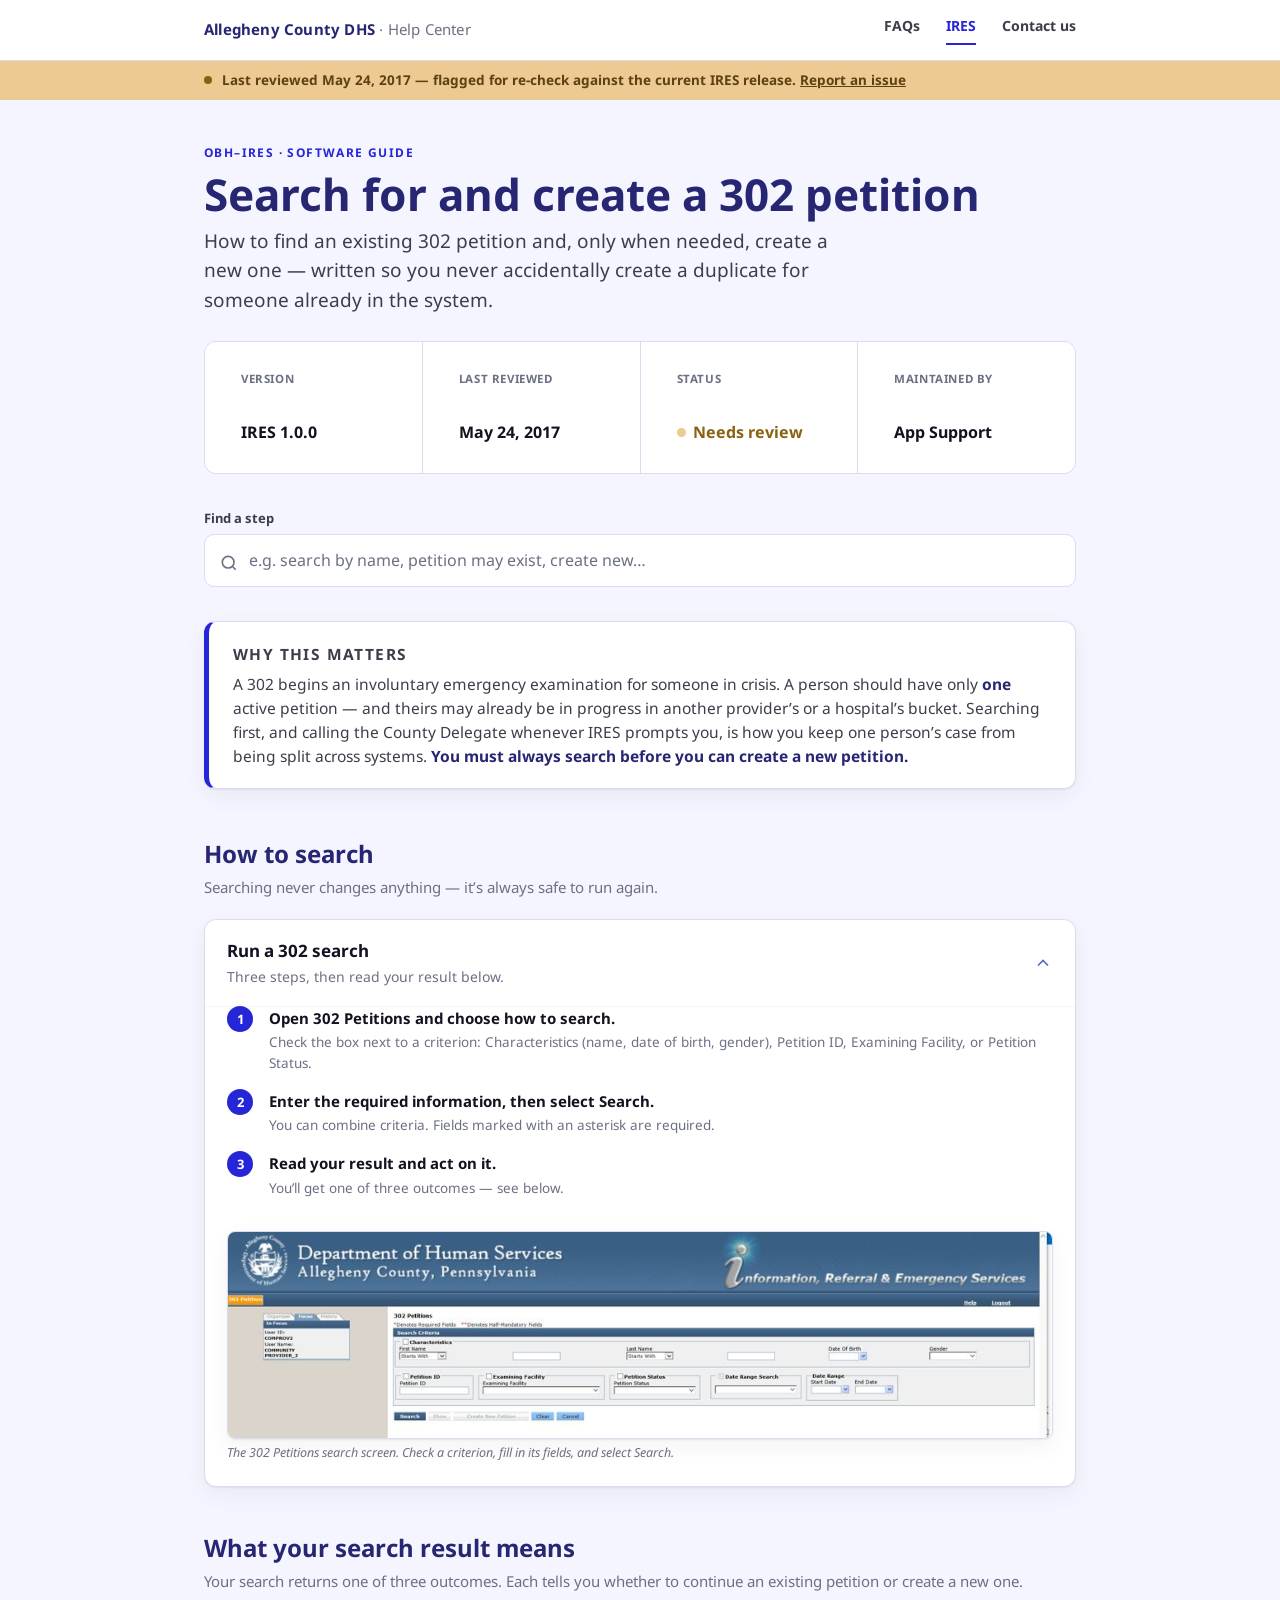
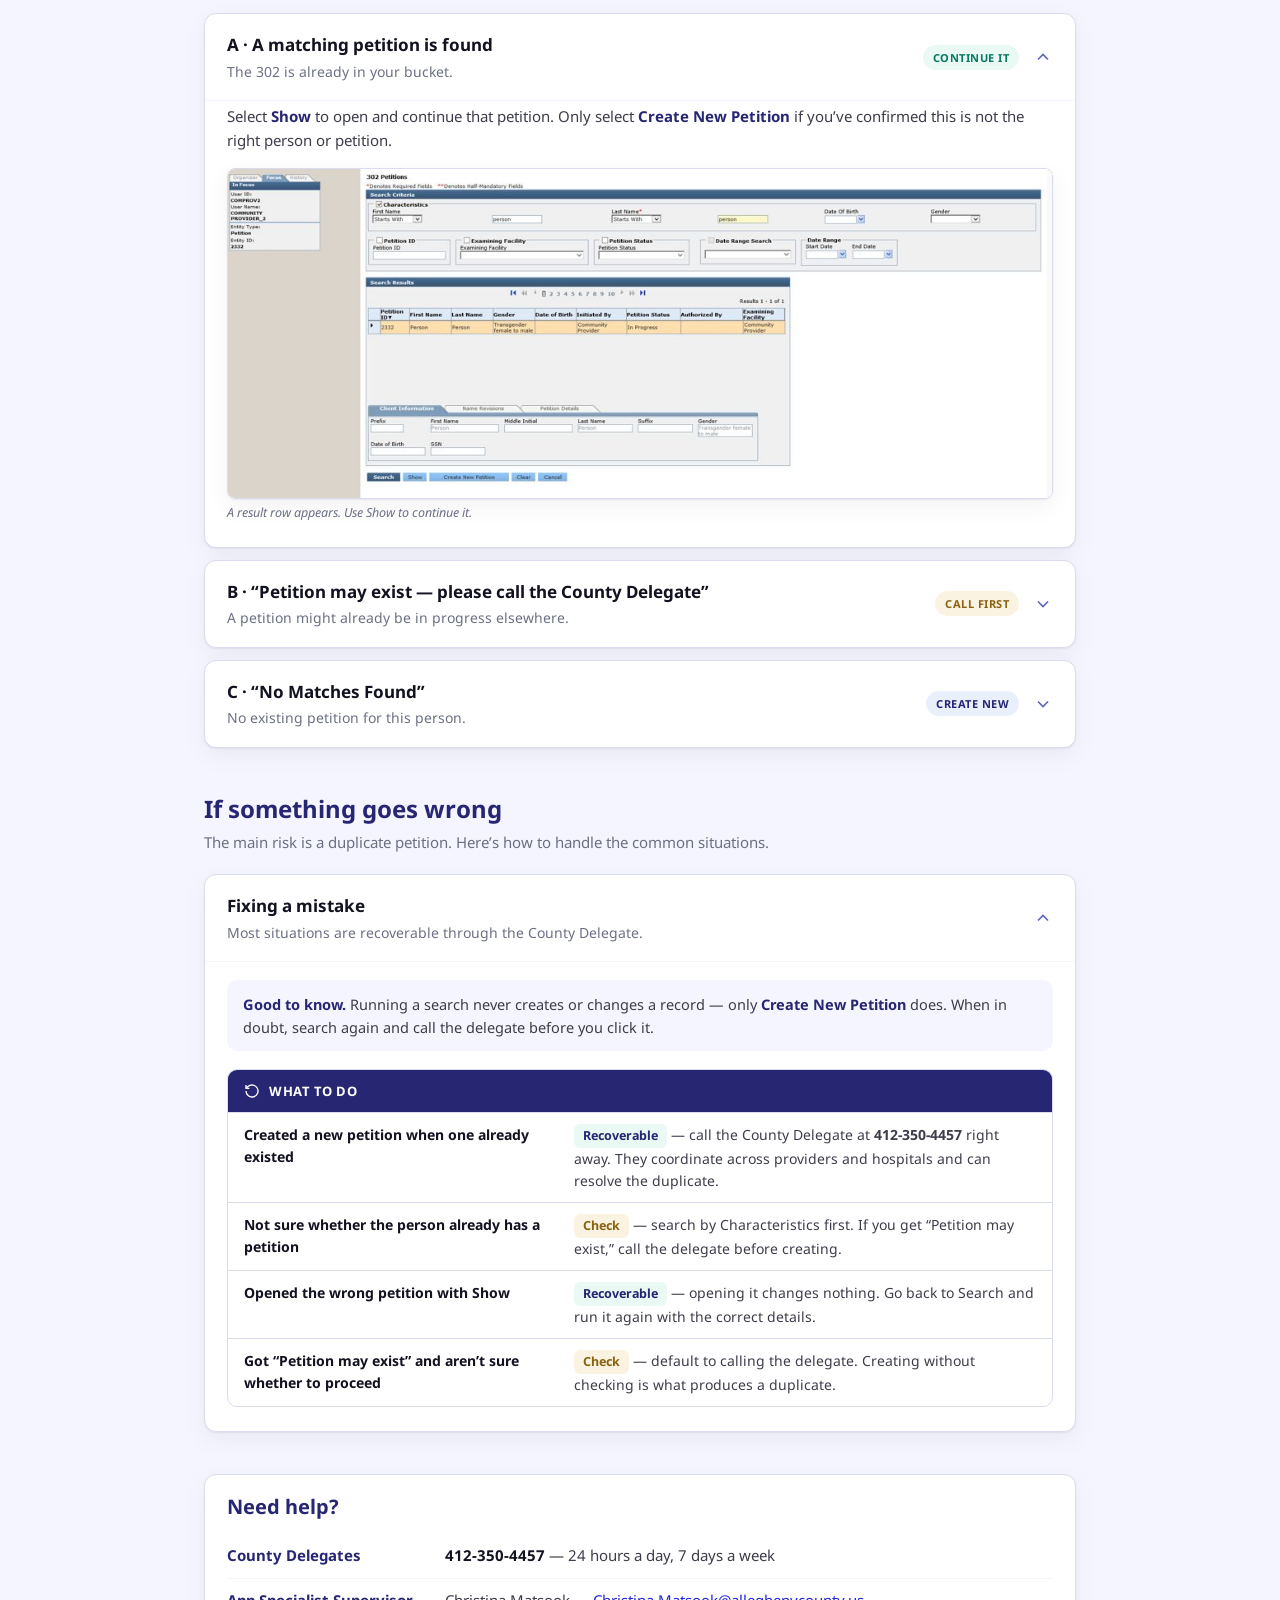
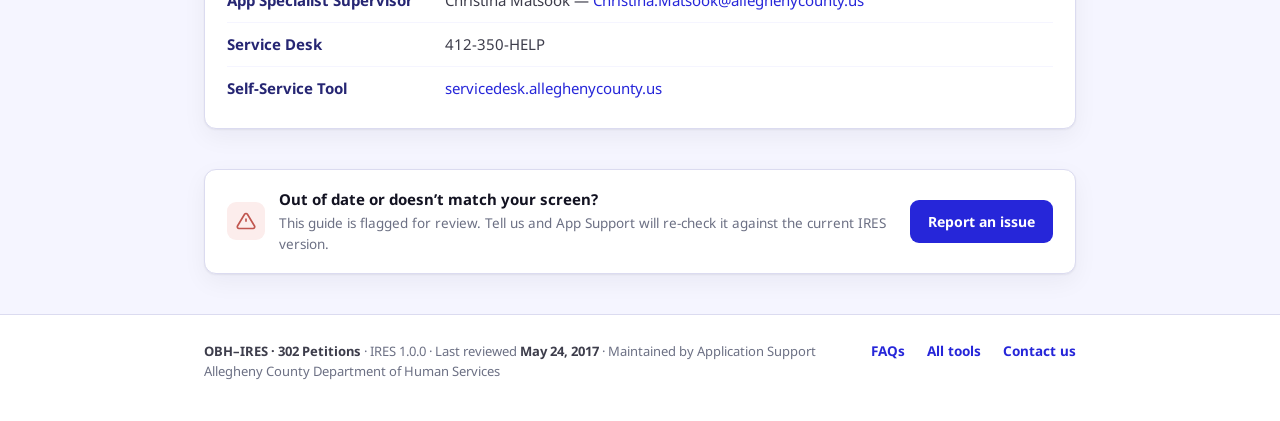
==== index.html @ 5453ab96 "Rename 302-petition-guide-page.html to index.html" ====
<!DOCTYPE html>
<html lang="en">
<head>
<meta charset="UTF-8">
<meta name="viewport" content="width=device-width, initial-scale=1.0">
<title>302 Petitions — IRES Software Guide</title>
<link rel="preconnect" href="https://fonts.googleapis.com">
<link rel="preconnect" href="https://fonts.gstatic.com" crossorigin>
<link href="https://fonts.googleapis.com/css2?family=Noto+Sans:wght@300;400;700&display=swap" rel="stylesheet">
<style>
  :root{
    --white:#FFFFFF; --smoke:#F5F5FF; --ash:#DBDBF0;
    --black:#121221; --slate:#3D3D4B; --stone:#6C7084;
    --blue:#2626D9; --light-blue:#5E66BA; --dark-blue:#262673;
    --green:#05DEB4; --yellow:#EDCA91; --red:#ED9489; --sky:#ACD0FF;
    --radius:12px; --shadow:0 1px 2px rgba(18,18,33,.06), 0 8px 24px rgba(18,18,33,.05);
  }
  *{box-sizing:border-box;}
  body{margin:0; font-family:'Noto Sans',system-ui,sans-serif; color:var(--black); background:var(--smoke); line-height:1.55; -webkit-font-smoothing:antialiased;}
  a{color:var(--blue); text-decoration:none;}
  a:hover{text-decoration:underline; color:var(--dark-blue);}
  :focus-visible{outline:3px solid var(--light-blue); outline-offset:2px; border-radius:4px;}
  .wrap{max-width:920px; margin:0 auto; padding:0 24px;}

  .topbar{background:var(--white); border-bottom:1px solid var(--ash);}
  .topbar .wrap{display:flex; align-items:center; justify-content:space-between; height:60px;}
  .brand{font-weight:700; font-size:15px; color:var(--dark-blue); letter-spacing:.2px;}
  .brand span{color:var(--stone); font-weight:400;}
  .nav{display:flex; gap:26px; font-size:14px; font-weight:700;}
  .nav a{color:var(--slate);}
  .nav a.active{color:var(--blue);}
  .nav a.active::after{content:""; display:block; height:2px; background:var(--blue); margin-top:6px;}

  /* review notice = Yellow "warning / in progress" signal */
  .notice{background:var(--yellow); color:#5c4112;}
  .notice .wrap{display:flex; align-items:center; gap:10px; padding:9px 24px; font-size:13.5px; font-weight:700;}
  .notice .dot{width:8px;height:8px;border-radius:50%;background:#8a6212;flex:none;}
  .notice a{color:#5c4112; text-decoration:underline;}

  .hero{padding:44px 0 8px;}
  .eyebrow{font-size:12px; font-weight:700; letter-spacing:1.4px; color:var(--blue); text-transform:uppercase; margin:0 0 8px;}
  h1{font-size:44px; line-height:1.05; font-weight:700; color:var(--dark-blue); margin:0 0 10px;}
  .lede{font-size:19px; color:var(--slate); max-width:660px; margin:0 0 26px;}

  .trust{display:grid; grid-template-columns:repeat(4,1fr); gap:1px; background:var(--ash); border:1px solid var(--ash); border-radius:var(--radius); overflow:hidden; margin-bottom:34px;}
  .trust div{background:var(--white); padding:14px 18px;}
  .trust .k{font-size:11.5px; font-weight:700; letter-spacing:.6px; text-transform:uppercase; color:var(--stone); margin-bottom:4px;}
  .trust .v{font-size:16px; font-weight:700; color:var(--black);}
  .trust .v.warn{color:#8a6212; display:flex; align-items:center; gap:7px;}
  .trust .v.warn::before{content:""; width:9px; height:9px; border-radius:50%; background:var(--yellow);}

  .search{position:relative; margin-bottom:34px;}
  .search label{display:block; font-size:13px; font-weight:700; color:var(--slate); margin-bottom:6px;}
  .search input{width:100%; font:inherit; font-size:16px; color:var(--black); padding:13px 16px 13px 44px; background:var(--white); border:1.5px solid var(--ash); border-radius:10px;}
  .search input::placeholder{color:var(--stone);}
  .search input:focus{border-color:var(--blue); outline:none; box-shadow:0 0 0 3px rgba(38,38,217,.12);}
  .search svg{position:absolute; left:15px; bottom:14px; width:20px; height:20px; stroke:var(--stone);}

  .callout{background:var(--white); border:1px solid var(--ash); border-left:5px solid var(--blue); border-radius:var(--radius); padding:20px 24px; margin-bottom:38px; box-shadow:var(--shadow);}
  .callout .eyebrow{margin-bottom:6px;}
  .callout p{margin:0; color:var(--slate); font-size:15.5px;}
  .callout b{color:var(--dark-blue);}

  h2{font-size:24px; font-weight:700; color:var(--dark-blue); margin:0 0 4px;}
  .sub{color:var(--stone); font-size:15px; margin:0 0 20px;}

  .tasks{display:flex; flex-direction:column; gap:12px; margin-bottom:42px;}
  .card{background:var(--white); border:1px solid var(--ash); border-radius:var(--radius); box-shadow:var(--shadow); overflow:hidden;}
  .card-head{display:flex; align-items:center; gap:14px; padding:18px 22px; cursor:pointer; width:100%; text-align:left; background:none; border:none; font:inherit;}
  .card-head:hover{background:var(--smoke);}
  .card-title{font-size:17px; font-weight:700; color:var(--black); margin:0;}
  .card-desc{font-size:14px; color:var(--stone); margin:2px 0 0;}
  .card-main{flex:1; min-width:0;}
  .tag{font-size:11px; font-weight:700; letter-spacing:.5px; text-transform:uppercase; padding:4px 10px; border-radius:20px; white-space:nowrap;}
  .tag.continue{background:#EAF9F4; color:#067a63;}
  .tag.new{background:#EAF0FB; color:var(--dark-blue);}
  .tag.call{background:#FBF3E2; color:#8a6212;}
  .chev{width:20px;height:20px;stroke:var(--light-blue);flex:none;transition:transform .2s;}
  .card[open] .chev{transform:rotate(180deg);}
  .card-body{padding:0 22px 24px; border-top:1px solid var(--smoke);}
  .card-body .why{font-size:14.5px; color:var(--slate); background:var(--smoke); border-radius:10px; padding:13px 16px; margin:18px 0;}
  .card-body .why b{color:var(--dark-blue);}
  .card-body ol{margin:0 0 4px; padding-left:0; counter-reset:step; list-style:none;}
  .card-body ol li{position:relative; padding:0 0 16px 42px; counter-increment:step; font-size:15px;}
  .card-body ol li::before{content:counter(step); position:absolute; left:0; top:-1px; width:26px; height:26px; border-radius:50%; background:var(--blue); color:#fff; font-size:13px; font-weight:700; display:flex; align-items:center; justify-content:center;}
  .card-body ol li b{color:var(--black);}
  .card-body ol li span{display:block; color:var(--stone); font-size:13.5px; margin-top:2px;}
  .card-body p.do{font-size:15px; color:var(--slate); margin:4px 0 0;}
  .card-body p.do b{color:var(--dark-blue);}
  .shot{width:100%; height:auto; display:block; border:1px solid var(--ash); border-radius:8px; margin:16px 0 4px; box-shadow:var(--shadow);}
  .shot-cap{font-size:12.5px; color:var(--stone); font-style:italic; margin:0;}

  .recover{border:1px solid var(--ash); border-radius:10px; overflow:hidden; margin-top:14px;}
  .recover .rh{background:var(--dark-blue); color:#fff; font-size:13px; font-weight:700; letter-spacing:.5px; text-transform:uppercase; padding:11px 16px; display:flex; align-items:center; gap:9px;}
  .recover table{width:100%; border-collapse:collapse; font-size:14px;}
  .recover td{padding:11px 16px; border-top:1px solid var(--ash); vertical-align:top; color:var(--slate);}
  .recover tr td:first-child{font-weight:700; color:var(--black); width:40%;}
  .recover .yes{display:inline-block; font-weight:700; color:var(--dark-blue); background:#EAF9F4; padding:2px 9px; border-radius:6px; font-size:12.5px;}
  .recover .chk{display:inline-block; font-weight:700; color:#8a6212; background:#FBF3E2; padding:2px 9px; border-radius:6px; font-size:12.5px;}

  .contacts{background:var(--white); border:1px solid var(--ash); border-radius:var(--radius); box-shadow:var(--shadow); overflow:hidden; margin-bottom:40px;}
  .contacts .ch{padding:16px 22px 4px;}
  .contacts dl{margin:0; padding:8px 22px 18px;}
  .contacts .row{display:flex; gap:18px; padding:10px 0; border-top:1px solid var(--smoke); font-size:15px;}
  .contacts .row:first-child{border-top:none;}
  .contacts dt{flex:0 0 200px; font-weight:700; color:var(--dark-blue);}
  .contacts dd{margin:0; color:var(--slate);}

  .report{background:var(--white); border:1px solid var(--ash); border-radius:var(--radius); padding:18px 22px; display:flex; align-items:center; gap:14px; margin-bottom:40px; box-shadow:var(--shadow);}
  .report .ic{width:38px;height:38px;border-radius:9px;background:#FCEDEC;display:flex;align-items:center;justify-content:center;flex:none;}
  .report .ic svg{width:20px;height:20px;stroke:#c0564f;}
  .report b{display:block; font-size:15px; color:var(--black);}
  .report p{margin:1px 0 0; font-size:13.5px; color:var(--stone);}
  .report .btn{margin-left:auto;}
  .btn{background:var(--blue); color:#fff; font:inherit; font-size:14px; font-weight:700; border:none; border-radius:9px; padding:11px 18px; cursor:pointer; white-space:nowrap;}
  .btn:hover{background:var(--dark-blue);}

  footer{border-top:1px solid var(--ash); background:var(--white);}
  footer .wrap{padding:26px 24px 40px; display:flex; flex-wrap:wrap; gap:18px 40px; align-items:baseline; justify-content:space-between;}
  footer .meta{font-size:13px; color:var(--stone);}
  footer .meta b{color:var(--slate);}
  footer .flinks{display:flex; gap:22px; font-size:13.5px; font-weight:700;}

  @media (max-width:680px){
    h1{font-size:33px;}
    .trust{grid-template-columns:repeat(2,1fr);}
    .nav{gap:16px; font-size:13px;} .brand span{display:none;}
    .report{flex-wrap:wrap;} .report .btn{margin-left:0; width:100%;}
    .contacts dt{flex-basis:130px;}
  }
  @media (prefers-reduced-motion:reduce){*{transition:none!important;}}
</style>
</head>
<body>

  <div class="topbar"><div class="wrap">
    <div class="brand">Allegheny County DHS <span>· Help Center</span></div>
    <nav class="nav" aria-label="Help sections">
      <a href="#">FAQs</a>
      <a href="#" class="active" aria-current="page">IRES</a>
      <a href="#">Contact us</a>
    </nav>
  </div></div>

  <!-- review notice (yellow = needs review) -->
  <div class="notice"><div class="wrap">
    <span class="dot" aria-hidden="true"></span>
    <span>Last reviewed May 24, 2017 — flagged for re-check against the current IRES release. <a href="#">Report an issue</a></span>
  </div></div>

  <main class="wrap">
    <section class="hero">
      <p class="eyebrow">OBH–IRES · Software guide</p>
      <h1>Search for and create a 302 petition</h1>
      <p class="lede">How to find an existing 302 petition and, only when needed, create a new one — written so you never accidentally create a duplicate for someone already in the system.</p>

      <div class="trust">
        <div><div class="k">Version</div><div class="v">IRES 1.0.0</div></div>
        <div><div class="k">Last reviewed</div><div class="v">May 24, 2017</div></div>
        <div><div class="k">Status</div><div class="v warn">Needs review</div></div>
        <div><div class="k">Maintained by</div><div class="v">App Support</div></div>
      </div>

      <div class="search">
        <label for="q">Find a step</label>
        <svg viewBox="0 0 24 24" fill="none" stroke-width="2" aria-hidden="true"><circle cx="11" cy="11" r="7"/><path d="m20 20-3.5-3.5"/></svg>
        <input id="q" type="search" placeholder="e.g. search by name, petition may exist, create new…">
      </div>

      <div class="callout">
        <p class="eyebrow">Why this matters</p>
        <p>A 302 begins an involuntary emergency examination for someone in crisis. A person should have only <b>one</b> active petition — and theirs may already be in progress in another provider’s or a hospital’s bucket. Searching first, and calling the County Delegate whenever IRES prompts you, is how you keep one person’s case from being split across systems. <b>You must always search before you can create a new petition.</b></p>
      </div>
    </section>

    <!-- HOW TO SEARCH -->
    <section>
      <h2>How to search</h2>
      <p class="sub">Searching never changes anything — it’s always safe to run again.</p>
      <div class="tasks">
        <details class="card" id="how-to-search" open>
          <summary class="card-head">
            <div class="card-main">
              <p class="card-title">Run a 302 search</p>
              <p class="card-desc">Three steps, then read your result below.</p>
            </div>
            <svg class="chev" viewBox="0 0 24 24" fill="none" stroke-width="2" aria-hidden="true"><path d="m6 9 6 6 6-6"/></svg>
          </summary>
          <div class="card-body">
            <ol>
              <li><b>Open 302 Petitions and choose how to search.</b><span>Check the box next to a criterion: Characteristics (name, date of birth, gender), Petition ID, Examining Facility, or Petition Status.</span></li>
              <li><b>Enter the required information, then select Search.</b><span>You can combine criteria. Fields marked with an asterisk are required.</span></li>
              <li><b>Read your result and act on it.</b><span>You’ll get one of three outcomes — see below.</span></li>
            </ol>
            <img class="shot" src="[data-uri]" alt="The 302 Petitions search screen with checkboxes for Characteristics, Petition ID, Examining Facility, Petition Status, and Date Range.">
            <p class="shot-cap">The 302 Petitions search screen. Check a criterion, fill in its fields, and select Search.</p>
          </div>
        </details>
      </div>
    </section>

    <!-- WHAT YOUR RESULT MEANS -->
    <section>
      <h2>What your search result means</h2>
      <p class="sub">Your search returns one of three outcomes. Each tells you whether to continue an existing petition or create a new one.</p>
      <div class="tasks">

        <details class="card" id="result-found" open>
          <summary class="card-head">
            <div class="card-main">
              <p class="card-title">A · A matching petition is found</p>
              <p class="card-desc">The 302 is already in your bucket.</p>
            </div>
            <span class="tag continue">Continue it</span>
            <svg class="chev" viewBox="0 0 24 24" fill="none" stroke-width="2" aria-hidden="true"><path d="m6 9 6 6 6-6"/></svg>
          </summary>
          <div class="card-body">
            <p class="do">Select <b>Show</b> to open and continue that petition. Only select <b>Create New Petition</b> if you’ve confirmed this is not the right person or petition.</p>
            <img class="shot" src="[data-uri]" alt="Search results listing one matching petition, with Show and Create New Petition buttons below.">
            <p class="shot-cap">A result row appears. Use Show to continue it.</p>
          </div>
        </details>

        <details class="card" id="result-may-exist">
          <summary class="card-head">
            <div class="card-main">
              <p class="card-title">B · “Petition may exist — please call the County Delegate”</p>
              <p class="card-desc">A petition might already be in progress elsewhere.</p>
            </div>
            <span class="tag call">Call first</span>
            <svg class="chev" viewBox="0 0 24 24" fill="none" stroke-width="2" aria-hidden="true"><path d="m6 9 6 6 6-6"/></svg>
          </summary>
          <div class="card-body">
            <p class="do"><b>Don’t create a petition yet.</b> Call the County Delegate at <b>412-350-4457</b> to check whether one is already in progress in another provider’s or a hospital’s bucket. If one exists, you likely don’t need a new one. Create a new petition only after the delegate confirms there isn’t.</p>
            <img class="shot" src="[data-uri]" alt="Pop-up reading Petition may exist, please call the County Delegate, with OK and Create New Petition buttons.">
            <p class="shot-cap">This pop-up means: pause and call the delegate before creating.</p>
          </div>
        </details>

        <details class="card" id="result-no-match">
          <summary class="card-head">
            <div class="card-main">
              <p class="card-title">C · “No Matches Found”</p>
              <p class="card-desc">No existing petition for this person.</p>
            </div>
            <span class="tag new">Create new</span>
            <svg class="chev" viewBox="0 0 24 24" fill="none" stroke-width="2" aria-hidden="true"><path d="m6 9 6 6 6-6"/></svg>
          </summary>
          <div class="card-body">
            <p class="do">Select <b>Create New Petition</b> to start a new 302.</p>
            <img class="shot" src="[data-uri]" alt="Pop-up reading No Matches Found, with OK and Create New Petition buttons.">
            <p class="shot-cap">No match — safe to create a new petition.</p>
          </div>
        </details>

      </div>
    </section>

    <!-- IF SOMETHING GOES WRONG -->
    <section>
      <h2>If something goes wrong</h2>
      <p class="sub">The main risk is a duplicate petition. Here’s how to handle the common situations.</p>
      <div class="tasks">
        <details class="card" id="recovery" open>
          <summary class="card-head">
            <div class="card-main">
              <p class="card-title">Fixing a mistake</p>
              <p class="card-desc">Most situations are recoverable through the County Delegate.</p>
            </div>
            <svg class="chev" viewBox="0 0 24 24" fill="none" stroke-width="2" aria-hidden="true"><path d="m6 9 6 6 6-6"/></svg>
          </summary>
          <div class="card-body">
            <div class="why"><b>Good to know.</b> Running a search never creates or changes a record — only <b>Create New Petition</b> does. When in doubt, search again and call the delegate before you click it.</div>
            <div class="recover">
              <div class="rh">
                <svg viewBox="0 0 24 24" fill="none" stroke="currentColor" stroke-width="2" style="width:16px;height:16px" aria-hidden="true"><path d="M3 12a9 9 0 1 0 3-6.7L3 8"/><path d="M3 3v5h5"/></svg>
                What to do
              </div>
              <table>
                <tr><td>Created a new petition when one already existed</td><td><span class="yes">Recoverable</span> — call the County Delegate at <b>412-350-4457</b> right away. They coordinate across providers and hospitals and can resolve the duplicate.</td></tr>
                <tr><td>Not sure whether the person already has a petition</td><td><span class="chk">Check</span> — search by Characteristics first. If you get “Petition may exist,” call the delegate before creating.</td></tr>
                <tr><td>Opened the wrong petition with Show</td><td><span class="yes">Recoverable</span> — opening it changes nothing. Go back to Search and run it again with the correct details.</td></tr>
                <tr><td>Got “Petition may exist” and aren’t sure whether to proceed</td><td><span class="chk">Check</span> — default to calling the delegate. Creating without checking is what produces a duplicate.</td></tr>
              </table>
            </div>
          </div>
        </details>
      </div>
    </section>

    <!-- NEED HELP -->
    <section>
      <div class="contacts">
        <div class="ch"><h2 style="font-size:20px;margin:0;">Need help?</h2></div>
        <dl>
          <div class="row"><dt>County Delegates</dt><dd><b style="color:var(--black)">412-350-4457</b> — 24 hours a day, 7 days a week</dd></div>
          <div class="row"><dt>App Specialist Supervisor</dt><dd>Christina Matsook — <a href="mailto:Christina.Matsook@alleghenycounty.us">Christina.Matsook@alleghenycounty.us</a></dd></div>
          <div class="row"><dt>Service Desk</dt><dd>412-350-HELP</dd></div>
          <div class="row"><dt>Self-Service Tool</dt><dd><a href="http://servicedesk.alleghenycounty.us">servicedesk.alleghenycounty.us</a></dd></div>
        </dl>
      </div>
    </section>

    <div class="report">
      <div class="ic" aria-hidden="true"><svg viewBox="0 0 24 24" fill="none" stroke="currentColor" stroke-width="2"><path d="M12 9v4"/><path d="M12 17h.01"/><path d="M10.3 3.9 1.8 18a2 2 0 0 0 1.7 3h17a2 2 0 0 0 1.7-3L13.7 3.9a2 2 0 0 0-3.4 0Z"/></svg></div>
      <div>
        <b>Out of date or doesn’t match your screen?</b>
        <p>This guide is flagged for review. Tell us and App Support will re-check it against the current IRES version.</p>
      </div>
      <button class="btn">Report an issue</button>
    </div>
  </main>

  <footer><div class="wrap">
    <div class="meta">
      <b>OBH–IRES · 302 Petitions</b> · IRES 1.0.0 · Last reviewed <b>May 24, 2017</b> · Maintained by Application Support<br>
      Allegheny County Department of Human Services
    </div>
    <div class="flinks">
      <a href="#">FAQs</a>
      <a href="#">All tools</a>
      <a href="#">Contact us</a>
    </div>
  </div></footer>

</body>
</html>
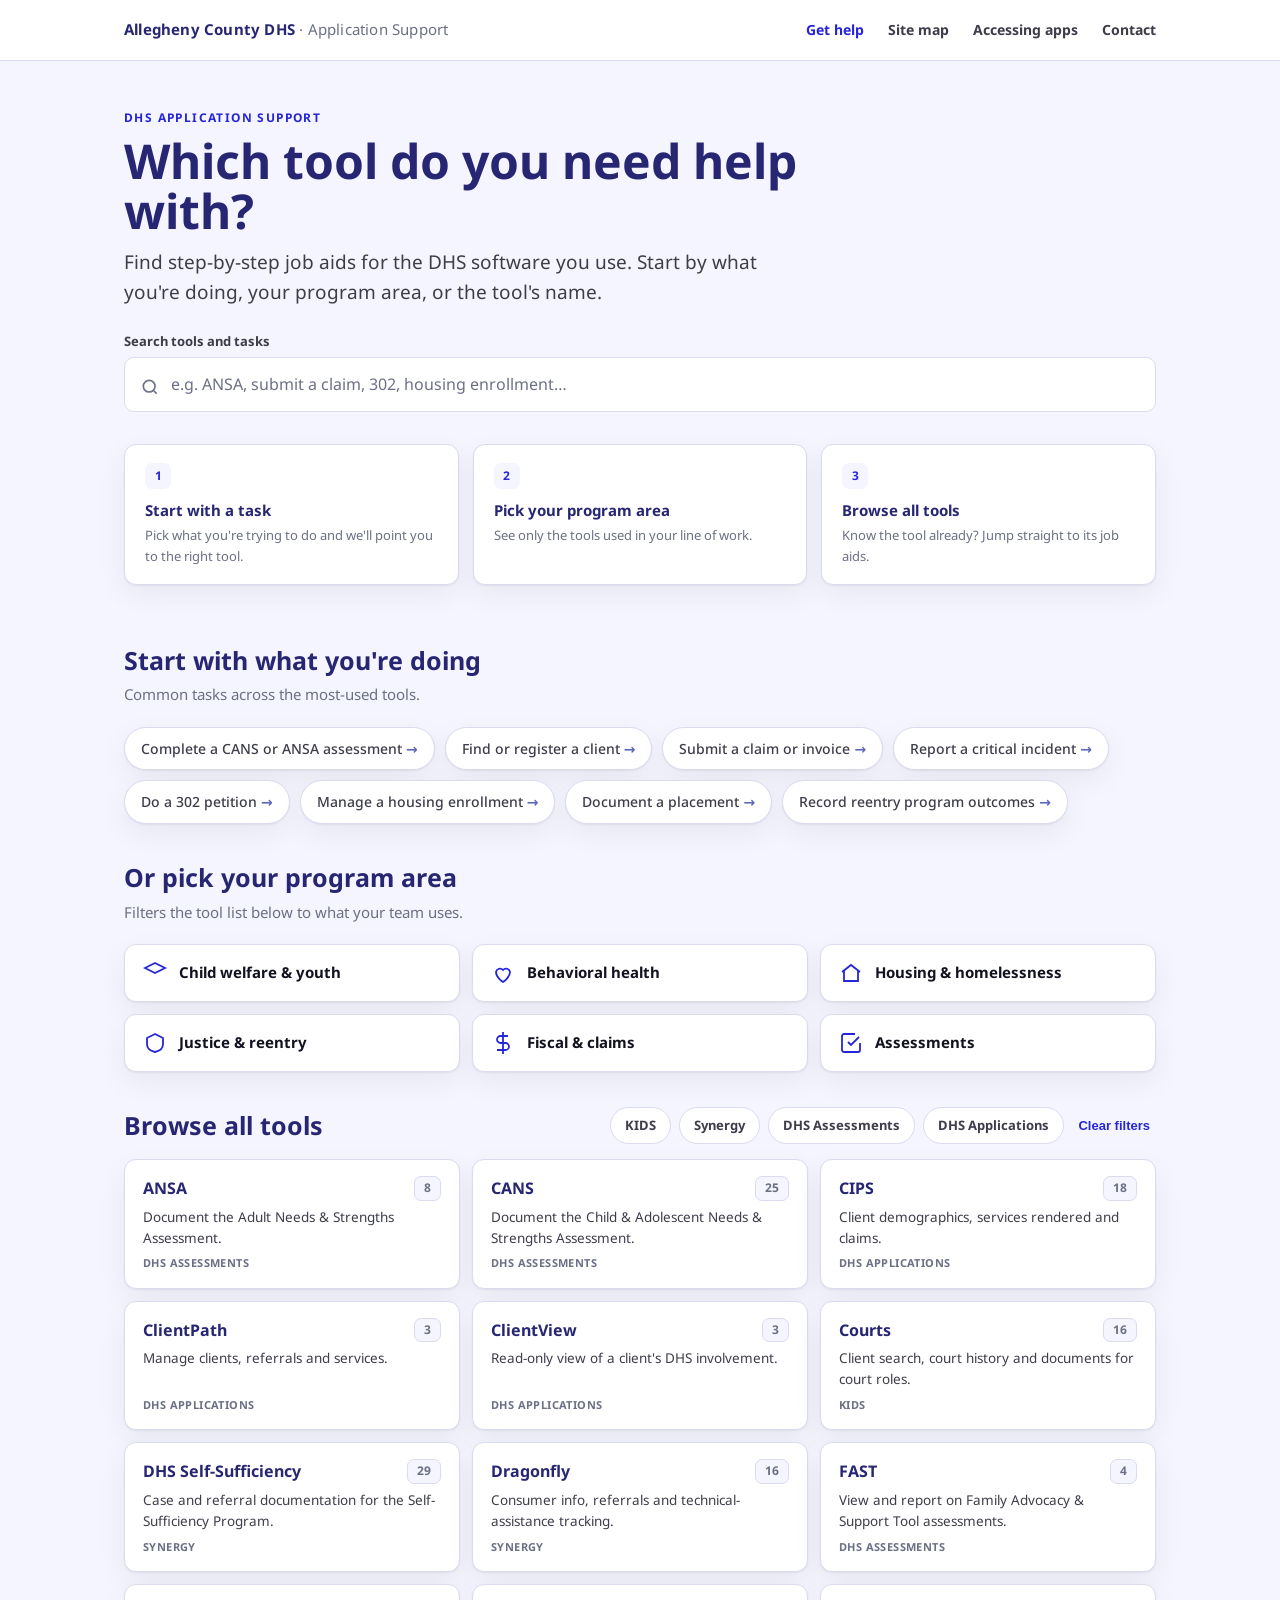
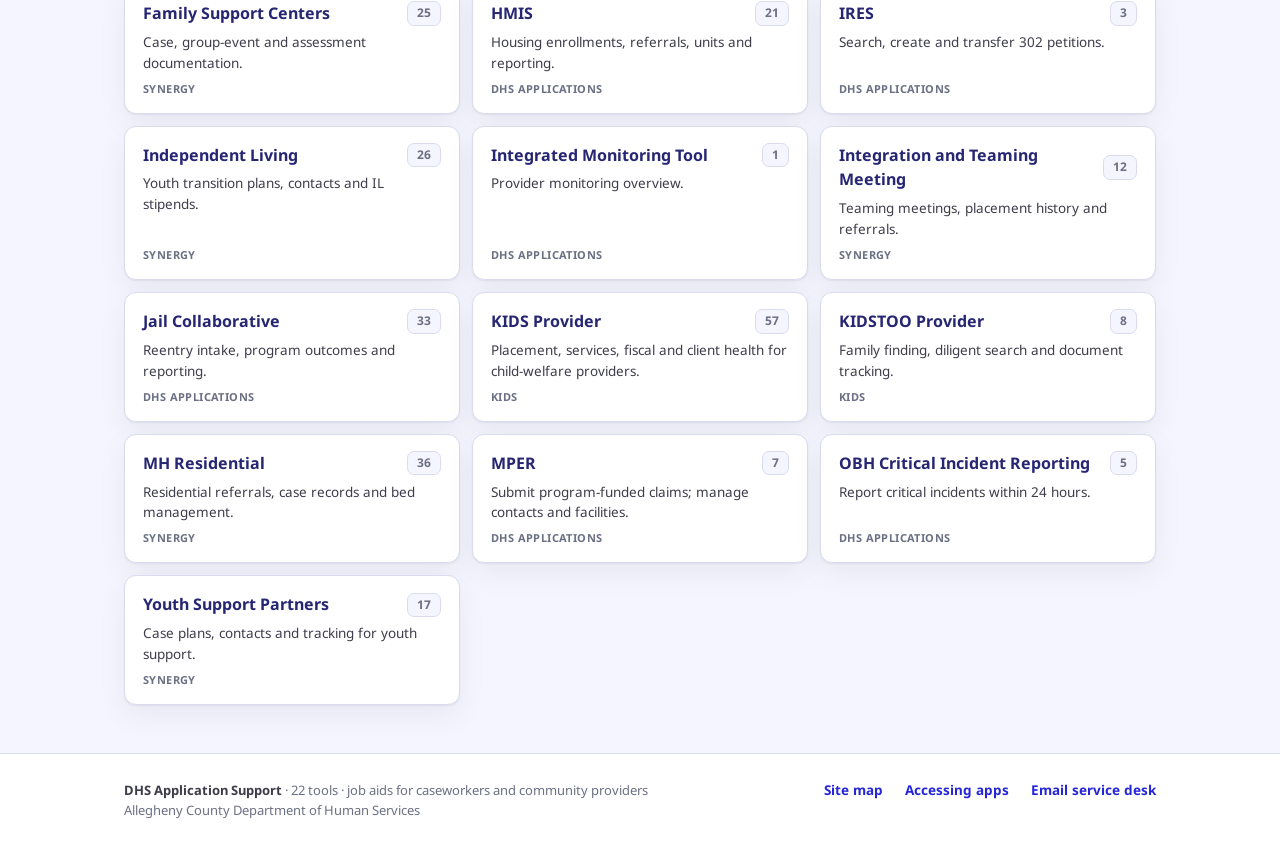
==== commit b649acbc: "Rename home-redesign.html to index.html" ====
--- a/index.html
+++ b/index.html
@@ -1,327 +1,220 @@
 <!DOCTYPE html>
-<html lang="en">
-<head>
-<meta charset="UTF-8">
-<meta name="viewport" content="width=device-width, initial-scale=1.0">
-<title>302 Petitions — IRES Software Guide</title>
-<link rel="preconnect" href="https://fonts.googleapis.com">
-<link rel="preconnect" href="https://fonts.gstatic.com" crossorigin>
-<link href="https://fonts.googleapis.com/css2?family=Noto+Sans:wght@300;400;700&display=swap" rel="stylesheet">
+<html lang="en"><head>
+<meta charset="UTF-8"><meta name="viewport" content="width=device-width, initial-scale=1.0">
+<title>DHS Application Support — Get help with a tool</title>
+<link rel="stylesheet" href="acdhs.css">
 <style>
-  :root{
-    --white:#FFFFFF; --smoke:#F5F5FF; --ash:#DBDBF0;
-    --black:#121221; --slate:#3D3D4B; --stone:#6C7084;
-    --blue:#2626D9; --light-blue:#5E66BA; --dark-blue:#262673;
-    --green:#05DEB4; --yellow:#EDCA91; --red:#ED9489; --sky:#ACD0FF;
-    --radius:12px; --shadow:0 1px 2px rgba(18,18,33,.06), 0 8px 24px rgba(18,18,33,.05);
+  .hero{padding:48px 0 8px;}
+  .hero h1{font-size:48px;max-width:760px;}
+  .ways{display:grid;grid-template-columns:repeat(3,1fr);gap:14px;margin:8px 0 14px;}
+  .way{background:var(--white);border:1px solid var(--ash);border-radius:var(--radius);box-shadow:var(--shadow);padding:18px 20px;}
+  .way .wt{font-weight:700;color:var(--dark-blue);font-size:15px;margin-bottom:3px;}
+  .way .wd{font-size:13px;color:var(--stone);}
+  .way .wn{font-size:12px;font-weight:700;color:var(--blue);background:var(--smoke);border-radius:7px;width:26px;height:26px;display:flex;align-items:center;justify-content:center;margin-bottom:10px;}
+  section.block{margin:34px 0;}
+  .tasks{display:flex;flex-wrap:wrap;gap:10px;}
+  .task{background:var(--white);border:1px solid var(--ash);border-radius:30px;padding:10px 16px;font-size:14px;font-weight:500;color:var(--slate);box-shadow:var(--shadow);}
+  .task:hover{border-color:var(--blue);color:var(--dark-blue);text-decoration:none;}
+  .task .arr{color:var(--light-blue);font-weight:700;}
+  .progs{display:grid;grid-template-columns:repeat(3,1fr);gap:12px;}
+  .prog{display:flex;align-items:center;gap:12px;background:var(--white);border:1.5px solid var(--ash);border-radius:var(--radius);box-shadow:var(--shadow);padding:16px 18px;font:inherit;font-size:15px;font-weight:700;color:var(--black);cursor:pointer;text-align:left;}
+  .prog svg{width:24px;height:24px;color:var(--blue);flex:none;}
+  .prog:hover,.prog.active{border-color:var(--blue);background:var(--smoke);}
+  .prog.active{box-shadow:0 0 0 3px rgba(38,38,217,.12);}
+  .toolbar{display:flex;align-items:center;justify-content:space-between;gap:12px;flex-wrap:wrap;margin-bottom:14px;}
+  .chips{display:flex;gap:8px;flex-wrap:wrap;}
+  .chip{background:var(--white);border:1.5px solid var(--ash);border-radius:30px;padding:7px 14px;font:inherit;font-size:13px;font-weight:700;color:var(--slate);cursor:pointer;}
+  .chip:hover{border-color:var(--blue);color:var(--dark-blue);}
+  .chip.active{background:var(--dark-blue);color:#fff;border-color:var(--dark-blue);}
+  .clearx{font-size:13px;font-weight:700;color:var(--blue);background:none;border:none;cursor:pointer;}
+  .toolgrid{display:grid;grid-template-columns:repeat(3,1fr);gap:12px;}
+  .tool{background:var(--white);border:1px solid var(--ash);border-radius:var(--radius);box-shadow:var(--shadow);padding:16px 18px;display:flex;flex-direction:column;gap:6px;color:var(--black);}
+  .tool:hover{border-color:var(--blue);text-decoration:none;transform:translateY(-1px);}
+  .trow{display:flex;justify-content:space-between;align-items:center;}
+  .tname{font-weight:700;font-size:16px;color:var(--dark-blue);}
+  .tcount{background:var(--smoke);border:1px solid var(--ash);border-radius:7px;padding:2px 9px;font-size:12px;font-weight:700;color:var(--stone);}
+  .tdesc{font-size:13.5px;color:var(--slate);margin:0;flex:1;}
+  .tfam{font-size:11px;font-weight:700;letter-spacing:.4px;text-transform:uppercase;color:var(--stone);}
+  .tool.hide{display:none;}
+  .nores{color:var(--stone);font-size:14px;padding:20px 0;display:none;}
+  @media (max-width:780px){.ways,.progs,.toolgrid{grid-template-columns:1fr;} .hero h1{font-size:34px;}}
+</style></head>
+<body>
+<div class="topbar"><div class="wrap">
+  <div class="brand">Allegheny County DHS <span>· Application Support</span></div>
+  <nav class="nav"><a href="#" class="active">Get help</a><a href="dhs-sitemap.html">Site map</a><a href="#">Accessing apps</a><a href="#">Contact</a></nav>
+</div></div>
+
+<main class="wrap">
+  <section class="hero">
+    <p class="eyebrow">DHS Application Support</p>
+    <h1>Which tool do you need help with?</h1>
+    <p class="lede">Find step-by-step job aids for the DHS software you use. Start by what you're doing, your program area, or the tool's name.</p>
+    <div class="search">
+      <label for="q">Search tools and tasks</label>
+      <svg viewBox="0 0 24 24" fill="none" stroke-width="2"><circle cx="11" cy="11" r="7"/><path d="m20 20-3.5-3.5"/></svg>
+      <input id="q" type="search" placeholder="e.g. ANSA, submit a claim, 302, housing enrollment…">
+    </div>
+    <div class="ways">
+      <div class="way"><div class="wn">1</div><div class="wt">Start with a task</div><div class="wd">Pick what you're trying to do and we'll point you to the right tool.</div></div>
+      <div class="way"><div class="wn">2</div><div class="wt">Pick your program area</div><div class="wd">See only the tools used in your line of work.</div></div>
+      <div class="way"><div class="wn">3</div><div class="wt">Browse all tools</div><div class="wd">Know the tool already? Jump straight to its job aids.</div></div>
+    </div>
+  </section>
+
+  <section class="block">
+    <h2>Start with what you're doing</h2>
+    <p class="sub">Common tasks across the most-used tools.</p>
+    <div class="tasks"><a class="task" href="ansa-landing.html">Complete a CANS or ANSA assessment <span class="arr">→</span></a><a class="task" href="ansa-landing.html">Find or register a client <span class="arr">→</span></a><a class="task" href="https://dhsapplicationsupport.alleghenycounty.us/application/mper/">Submit a claim or invoice <span class="arr">→</span></a><a class="task" href="https://dhsapplicationsupport.alleghenycounty.us/application/behavioral-health-critical-incident/">Report a critical incident <span class="arr">→</span></a><a class="task" href="https://dhsapplicationsupport.alleghenycounty.us/application/ires/">Do a 302 petition <span class="arr">→</span></a><a class="task" href="https://dhsapplicationsupport.alleghenycounty.us/application/hmis/">Manage a housing enrollment <span class="arr">→</span></a><a class="task" href="https://dhsapplicationsupport.alleghenycounty.us/application/kids-provider/">Document a placement <span class="arr">→</span></a><a class="task" href="https://dhsapplicationsupport.alleghenycounty.us/application/jail-collaborative/">Record reentry program outcomes <span class="arr">→</span></a></div>
+  </section>
+
+  <section class="block">
+    <h2>Or pick your program area</h2>
+    <p class="sub">Filters the tool list below to what your team uses.</p>
+    <div class="progs"><button class="prog" data-prog="Child welfare &amp; youth">
+      <svg viewBox="0 0 24 24" fill="none" stroke="currentColor" stroke-width="1.8"><path d="M12 2 2 7l10 5 10-5-10-5Z"/></svg>
+      <span>Child welfare &amp; youth</span></button><button class="prog" data-prog="Behavioral health">
+      <svg viewBox="0 0 24 24" fill="none" stroke="currentColor" stroke-width="1.8"><path d="M12 21s-7-4.3-7-10a4 4 0 0 1 7-2 4 4 0 0 1 7 2c0 5.7-7 10-7 10Z"/></svg>
+      <span>Behavioral health</span></button><button class="prog" data-prog="Housing &amp; homelessness">
+      <svg viewBox="0 0 24 24" fill="none" stroke="currentColor" stroke-width="1.8"><path d="M3 11 12 4l9 7M5 10v10h14V10"/></svg>
+      <span>Housing &amp; homelessness</span></button><button class="prog" data-prog="Justice &amp; reentry">
+      <svg viewBox="0 0 24 24" fill="none" stroke="currentColor" stroke-width="1.8"><path d="M12 3 4 7v6c0 4 3.4 7 8 8 4.6-1 8-4 8-8V7Z"/></svg>
+      <span>Justice &amp; reentry</span></button><button class="prog" data-prog="Fiscal &amp; claims">
+      <svg viewBox="0 0 24 24" fill="none" stroke="currentColor" stroke-width="1.8"><path d="M12 1v22M17 5H9.5a3.5 3.5 0 0 0 0 7h5a3.5 3.5 0 0 1 0 7H6"/></svg>
+      <span>Fiscal &amp; claims</span></button><button class="prog" data-prog="Assessments">
+      <svg viewBox="0 0 24 24" fill="none" stroke="currentColor" stroke-width="1.8"><path d="M9 11l3 3 8-8M21 12v7a2 2 0 0 1-2 2H5a2 2 0 0 1-2-2V5a2 2 0 0 1 2-2h11"/></svg>
+      <span>Assessments</span></button></div>
+  </section>
+
+  <section class="block" id="tools">
+    <div class="toolbar">
+      <h2 style="margin:0">Browse all tools</h2>
+      <div class="chips"><button class="chip" data-family="KIDS">KIDS</button><button class="chip" data-family="Synergy">Synergy</button><button class="chip" data-family="DHS Assessments">DHS Assessments</button><button class="chip" data-family="DHS Applications">DHS Applications</button><button class="clearx" id="clear">Clear filters</button></div>
+    </div>
+    <div class="toolgrid" id="grid"><a class="tool" href="ansa-landing.html" data-family="DHS Assessments" data-progs="Behavioral health|Assessments" data-name="ansa">
+      <div class="trow"><span class="tname">ANSA</span><span class="tcount">8</span></div>
+      <p class="tdesc">Document the Adult Needs &amp; Strengths Assessment.</p>
+      <span class="tfam">DHS Assessments</span>
+    </a><a class="tool" href="https://dhsapplicationsupport.alleghenycounty.us/application/cans/" data-family="DHS Assessments" data-progs="Behavioral health|Assessments" data-name="cans">
+      <div class="trow"><span class="tname">CANS</span><span class="tcount">25</span></div>
+      <p class="tdesc">Document the Child &amp; Adolescent Needs &amp; Strengths Assessment.</p>
+      <span class="tfam">DHS Assessments</span>
+    </a><a class="tool" href="https://dhsapplicationsupport.alleghenycounty.us/application/cips/" data-family="DHS Applications" data-progs="Fiscal &amp; claims" data-name="cips">
+      <div class="trow"><span class="tname">CIPS</span><span class="tcount">18</span></div>
+      <p class="tdesc">Client demographics, services rendered and claims.</p>
+      <span class="tfam">DHS Applications</span>
+    </a><a class="tool" href="https://dhsapplicationsupport.alleghenycounty.us/application/clientpath/" data-family="DHS Applications" data-progs="" data-name="clientpath">
+      <div class="trow"><span class="tname">ClientPath</span><span class="tcount">3</span></div>
+      <p class="tdesc">Manage clients, referrals and services.</p>
+      <span class="tfam">DHS Applications</span>
+    </a><a class="tool" href="https://dhsapplicationsupport.alleghenycounty.us/application/clientview/" data-family="DHS Applications" data-progs="" data-name="clientview">
+      <div class="trow"><span class="tname">ClientView</span><span class="tcount">3</span></div>
+      <p class="tdesc">Read-only view of a client&#x27;s DHS involvement.</p>
+      <span class="tfam">DHS Applications</span>
+    </a><a class="tool" href="https://dhsapplicationsupport.alleghenycounty.us/application/courts/" data-family="KIDS" data-progs="Child welfare &amp; youth" data-name="courts">
+      <div class="trow"><span class="tname">Courts</span><span class="tcount">16</span></div>
+      <p class="tdesc">Client search, court history and documents for court roles.</p>
+      <span class="tfam">KIDS</span>
+    </a><a class="tool" href="https://dhsapplicationsupport.alleghenycounty.us/application/dhs-self-sufficiency/" data-family="Synergy" data-progs="" data-name="dhs self-sufficiency">
+      <div class="trow"><span class="tname">DHS Self-Sufficiency</span><span class="tcount">29</span></div>
+      <p class="tdesc">Case and referral documentation for the Self-Sufficiency Program.</p>
+      <span class="tfam">Synergy</span>
+    </a><a class="tool" href="https://dhsapplicationsupport.alleghenycounty.us/application/dragonfly/" data-family="Synergy" data-progs="Behavioral health" data-name="dragonfly">
+      <div class="trow"><span class="tname">Dragonfly</span><span class="tcount">16</span></div>
+      <p class="tdesc">Consumer info, referrals and technical-assistance tracking.</p>
+      <span class="tfam">Synergy</span>
+    </a><a class="tool" href="https://dhsapplicationsupport.alleghenycounty.us/application/fast/" data-family="DHS Assessments" data-progs="Assessments" data-name="fast">
+      <div class="trow"><span class="tname">FAST</span><span class="tcount">4</span></div>
+      <p class="tdesc">View and report on Family Advocacy &amp; Support Tool assessments.</p>
+      <span class="tfam">DHS Assessments</span>
+    </a><a class="tool" href="https://dhsapplicationsupport.alleghenycounty.us/application/family-support-centers/" data-family="Synergy" data-progs="Child welfare &amp; youth" data-name="family support centers">
+      <div class="trow"><span class="tname">Family Support Centers</span><span class="tcount">25</span></div>
+      <p class="tdesc">Case, group-event and assessment documentation.</p>
+      <span class="tfam">Synergy</span>
+    </a><a class="tool" href="https://dhsapplicationsupport.alleghenycounty.us/application/hmis/" data-family="DHS Applications" data-progs="Housing &amp; homelessness" data-name="hmis">
+      <div class="trow"><span class="tname">HMIS</span><span class="tcount">21</span></div>
+      <p class="tdesc">Housing enrollments, referrals, units and reporting.</p>
+      <span class="tfam">DHS Applications</span>
+    </a><a class="tool" href="https://dhsapplicationsupport.alleghenycounty.us/application/ires/" data-family="DHS Applications" data-progs="Behavioral health" data-name="ires">
+      <div class="trow"><span class="tname">IRES</span><span class="tcount">3</span></div>
+      <p class="tdesc">Search, create and transfer 302 petitions.</p>
+      <span class="tfam">DHS Applications</span>
+    </a><a class="tool" href="https://dhsapplicationsupport.alleghenycounty.us/application/independent-living/" data-family="Synergy" data-progs="Child welfare &amp; youth|Behavioral health" data-name="independent living">
+      <div class="trow"><span class="tname">Independent Living</span><span class="tcount">26</span></div>
+      <p class="tdesc">Youth transition plans, contacts and IL stipends.</p>
+      <span class="tfam">Synergy</span>
+    </a><a class="tool" href="https://dhsapplicationsupport.alleghenycounty.us/application/integrated-monitoring-tool/" data-family="DHS Applications" data-progs="" data-name="integrated monitoring tool">
+      <div class="trow"><span class="tname">Integrated Monitoring Tool</span><span class="tcount">1</span></div>
+      <p class="tdesc">Provider monitoring overview.</p>
+      <span class="tfam">DHS Applications</span>
+    </a><a class="tool" href="https://dhsapplicationsupport.alleghenycounty.us/application/integration-and-teaming-meeting/" data-family="Synergy" data-progs="Child welfare &amp; youth" data-name="integration and teaming meeting">
+      <div class="trow"><span class="tname">Integration and Teaming Meeting</span><span class="tcount">12</span></div>
+      <p class="tdesc">Teaming meetings, placement history and referrals.</p>
+      <span class="tfam">Synergy</span>
+    </a><a class="tool" href="https://dhsapplicationsupport.alleghenycounty.us/application/jail-collaborative/" data-family="DHS Applications" data-progs="Justice &amp; reentry" data-name="jail collaborative">
+      <div class="trow"><span class="tname">Jail Collaborative</span><span class="tcount">33</span></div>
+      <p class="tdesc">Reentry intake, program outcomes and reporting.</p>
+      <span class="tfam">DHS Applications</span>
+    </a><a class="tool" href="https://dhsapplicationsupport.alleghenycounty.us/application/kids-provider/" data-family="KIDS" data-progs="Child welfare &amp; youth" data-name="kids provider">
+      <div class="trow"><span class="tname">KIDS Provider</span><span class="tcount">57</span></div>
+      <p class="tdesc">Placement, services, fiscal and client health for child-welfare providers.</p>
+      <span class="tfam">KIDS</span>
+    </a><a class="tool" href="https://dhsapplicationsupport.alleghenycounty.us/application/kidstoo-provider/" data-family="KIDS" data-progs="Child welfare &amp; youth" data-name="kidstoo provider">
+      <div class="trow"><span class="tname">KIDSTOO Provider</span><span class="tcount">8</span></div>
+      <p class="tdesc">Family finding, diligent search and document tracking.</p>
+      <span class="tfam">KIDS</span>
+    </a><a class="tool" href="https://dhsapplicationsupport.alleghenycounty.us/application/mh-residential/" data-family="Synergy" data-progs="Behavioral health|Housing &amp; homelessness" data-name="mh residential">
+      <div class="trow"><span class="tname">MH Residential</span><span class="tcount">36</span></div>
+      <p class="tdesc">Residential referrals, case records and bed management.</p>
+      <span class="tfam">Synergy</span>
+    </a><a class="tool" href="https://dhsapplicationsupport.alleghenycounty.us/application/mper/" data-family="DHS Applications" data-progs="Fiscal &amp; claims" data-name="mper">
+      <div class="trow"><span class="tname">MPER</span><span class="tcount">7</span></div>
+      <p class="tdesc">Submit program-funded claims; manage contacts and facilities.</p>
+      <span class="tfam">DHS Applications</span>
+    </a><a class="tool" href="https://dhsapplicationsupport.alleghenycounty.us/application/behavioral-health-critical-incident/" data-family="DHS Applications" data-progs="Behavioral health" data-name="obh critical incident reporting">
+      <div class="trow"><span class="tname">OBH Critical Incident Reporting</span><span class="tcount">5</span></div>
+      <p class="tdesc">Report critical incidents within 24 hours.</p>
+      <span class="tfam">DHS Applications</span>
+    </a><a class="tool" href="https://dhsapplicationsupport.alleghenycounty.us/application/youth-support-partners/" data-family="Synergy" data-progs="Child welfare &amp; youth" data-name="youth support partners">
+      <div class="trow"><span class="tname">Youth Support Partners</span><span class="tcount">17</span></div>
+      <p class="tdesc">Case plans, contacts and tracking for youth support.</p>
+      <span class="tfam">Synergy</span>
+    </a></div>
+    <p class="nores" id="nores">No tools match those filters. <button class="clearx" onclick="clearAll()">Clear filters</button></p>
+  </section>
+</main>
+
+<footer><div class="wrap">
+  <div class="meta"><b>DHS Application Support</b> · 22 tools · job aids for caseworkers and community providers<br>Allegheny County Department of Human Services</div>
+  <div class="flinks"><a href="dhs-sitemap.html">Site map</a><a href="#">Accessing apps</a><a href="#">Email service desk</a></div>
+</div></footer>
+
+<script>
+  const grid=document.getElementById('grid'), tools=[...grid.querySelectorAll('.tool')];
+  let fam=null, prog=null, q="";
+  function apply(){
+    let shown=0;
+    tools.forEach(t=>{
+      const okF=!fam||t.dataset.family===fam;
+      const okP=!prog||(t.dataset.progs||"").split('|').includes(prog);
+      const okQ=!q||t.dataset.name.includes(q)||t.textContent.toLowerCase().includes(q);
+      const show=okF&&okP&&okQ; t.classList.toggle('hide',!show); if(show)shown++;
+    });
+    document.getElementById('nores').style.display=shown?'none':'block';
   }
-  *{box-sizing:border-box;}
-  body{margin:0; font-family:'Noto Sans',system-ui,sans-serif; color:var(--black); background:var(--smoke); line-height:1.55; -webkit-font-smoothing:antialiased;}
-  a{color:var(--blue); text-decoration:none;}
-  a:hover{text-decoration:underline; color:var(--dark-blue);}
-  :focus-visible{outline:3px solid var(--light-blue); outline-offset:2px; border-radius:4px;}
-  .wrap{max-width:920px; margin:0 auto; padding:0 24px;}
-
-  .topbar{background:var(--white); border-bottom:1px solid var(--ash);}
-  .topbar .wrap{display:flex; align-items:center; justify-content:space-between; height:60px;}
-  .brand{font-weight:700; font-size:15px; color:var(--dark-blue); letter-spacing:.2px;}
-  .brand span{color:var(--stone); font-weight:400;}
-  .nav{display:flex; gap:26px; font-size:14px; font-weight:700;}
-  .nav a{color:var(--slate);}
-  .nav a.active{color:var(--blue);}
-  .nav a.active::after{content:""; display:block; height:2px; background:var(--blue); margin-top:6px;}
-
-  /* review notice = Yellow "warning / in progress" signal */
-  .notice{background:var(--yellow); color:#5c4112;}
-  .notice .wrap{display:flex; align-items:center; gap:10px; padding:9px 24px; font-size:13.5px; font-weight:700;}
-  .notice .dot{width:8px;height:8px;border-radius:50%;background:#8a6212;flex:none;}
-  .notice a{color:#5c4112; text-decoration:underline;}
-
-  .hero{padding:44px 0 8px;}
-  .eyebrow{font-size:12px; font-weight:700; letter-spacing:1.4px; color:var(--blue); text-transform:uppercase; margin:0 0 8px;}
-  h1{font-size:44px; line-height:1.05; font-weight:700; color:var(--dark-blue); margin:0 0 10px;}
-  .lede{font-size:19px; color:var(--slate); max-width:660px; margin:0 0 26px;}
-
-  .trust{display:grid; grid-template-columns:repeat(4,1fr); gap:1px; background:var(--ash); border:1px solid var(--ash); border-radius:var(--radius); overflow:hidden; margin-bottom:34px;}
-  .trust div{background:var(--white); padding:14px 18px;}
-  .trust .k{font-size:11.5px; font-weight:700; letter-spacing:.6px; text-transform:uppercase; color:var(--stone); margin-bottom:4px;}
-  .trust .v{font-size:16px; font-weight:700; color:var(--black);}
-  .trust .v.warn{color:#8a6212; display:flex; align-items:center; gap:7px;}
-  .trust .v.warn::before{content:""; width:9px; height:9px; border-radius:50%; background:var(--yellow);}
-
-  .search{position:relative; margin-bottom:34px;}
-  .search label{display:block; font-size:13px; font-weight:700; color:var(--slate); margin-bottom:6px;}
-  .search input{width:100%; font:inherit; font-size:16px; color:var(--black); padding:13px 16px 13px 44px; background:var(--white); border:1.5px solid var(--ash); border-radius:10px;}
-  .search input::placeholder{color:var(--stone);}
-  .search input:focus{border-color:var(--blue); outline:none; box-shadow:0 0 0 3px rgba(38,38,217,.12);}
-  .search svg{position:absolute; left:15px; bottom:14px; width:20px; height:20px; stroke:var(--stone);}
-
-  .callout{background:var(--white); border:1px solid var(--ash); border-left:5px solid var(--blue); border-radius:var(--radius); padding:20px 24px; margin-bottom:38px; box-shadow:var(--shadow);}
-  .callout .eyebrow{margin-bottom:6px;}
-  .callout p{margin:0; color:var(--slate); font-size:15.5px;}
-  .callout b{color:var(--dark-blue);}
-
-  h2{font-size:24px; font-weight:700; color:var(--dark-blue); margin:0 0 4px;}
-  .sub{color:var(--stone); font-size:15px; margin:0 0 20px;}
-
-  .tasks{display:flex; flex-direction:column; gap:12px; margin-bottom:42px;}
-  .card{background:var(--white); border:1px solid var(--ash); border-radius:var(--radius); box-shadow:var(--shadow); overflow:hidden;}
-  .card-head{display:flex; align-items:center; gap:14px; padding:18px 22px; cursor:pointer; width:100%; text-align:left; background:none; border:none; font:inherit;}
-  .card-head:hover{background:var(--smoke);}
-  .card-title{font-size:17px; font-weight:700; color:var(--black); margin:0;}
-  .card-desc{font-size:14px; color:var(--stone); margin:2px 0 0;}
-  .card-main{flex:1; min-width:0;}
-  .tag{font-size:11px; font-weight:700; letter-spacing:.5px; text-transform:uppercase; padding:4px 10px; border-radius:20px; white-space:nowrap;}
-  .tag.continue{background:#EAF9F4; color:#067a63;}
-  .tag.new{background:#EAF0FB; color:var(--dark-blue);}
-  .tag.call{background:#FBF3E2; color:#8a6212;}
-  .chev{width:20px;height:20px;stroke:var(--light-blue);flex:none;transition:transform .2s;}
-  .card[open] .chev{transform:rotate(180deg);}
-  .card-body{padding:0 22px 24px; border-top:1px solid var(--smoke);}
-  .card-body .why{font-size:14.5px; color:var(--slate); background:var(--smoke); border-radius:10px; padding:13px 16px; margin:18px 0;}
-  .card-body .why b{color:var(--dark-blue);}
-  .card-body ol{margin:0 0 4px; padding-left:0; counter-reset:step; list-style:none;}
-  .card-body ol li{position:relative; padding:0 0 16px 42px; counter-increment:step; font-size:15px;}
-  .card-body ol li::before{content:counter(step); position:absolute; left:0; top:-1px; width:26px; height:26px; border-radius:50%; background:var(--blue); color:#fff; font-size:13px; font-weight:700; display:flex; align-items:center; justify-content:center;}
-  .card-body ol li b{color:var(--black);}
-  .card-body ol li span{display:block; color:var(--stone); font-size:13.5px; margin-top:2px;}
-  .card-body p.do{font-size:15px; color:var(--slate); margin:4px 0 0;}
-  .card-body p.do b{color:var(--dark-blue);}
-  .shot{width:100%; height:auto; display:block; border:1px solid var(--ash); border-radius:8px; margin:16px 0 4px; box-shadow:var(--shadow);}
-  .shot-cap{font-size:12.5px; color:var(--stone); font-style:italic; margin:0;}
-
-  .recover{border:1px solid var(--ash); border-radius:10px; overflow:hidden; margin-top:14px;}
-  .recover .rh{background:var(--dark-blue); color:#fff; font-size:13px; font-weight:700; letter-spacing:.5px; text-transform:uppercase; padding:11px 16px; display:flex; align-items:center; gap:9px;}
-  .recover table{width:100%; border-collapse:collapse; font-size:14px;}
-  .recover td{padding:11px 16px; border-top:1px solid var(--ash); vertical-align:top; color:var(--slate);}
-  .recover tr td:first-child{font-weight:700; color:var(--black); width:40%;}
-  .recover .yes{display:inline-block; font-weight:700; color:var(--dark-blue); background:#EAF9F4; padding:2px 9px; border-radius:6px; font-size:12.5px;}
-  .recover .chk{display:inline-block; font-weight:700; color:#8a6212; background:#FBF3E2; padding:2px 9px; border-radius:6px; font-size:12.5px;}
-
-  .contacts{background:var(--white); border:1px solid var(--ash); border-radius:var(--radius); box-shadow:var(--shadow); overflow:hidden; margin-bottom:40px;}
-  .contacts .ch{padding:16px 22px 4px;}
-  .contacts dl{margin:0; padding:8px 22px 18px;}
-  .contacts .row{display:flex; gap:18px; padding:10px 0; border-top:1px solid var(--smoke); font-size:15px;}
-  .contacts .row:first-child{border-top:none;}
-  .contacts dt{flex:0 0 200px; font-weight:700; color:var(--dark-blue);}
-  .contacts dd{margin:0; color:var(--slate);}
-
-  .report{background:var(--white); border:1px solid var(--ash); border-radius:var(--radius); padding:18px 22px; display:flex; align-items:center; gap:14px; margin-bottom:40px; box-shadow:var(--shadow);}
-  .report .ic{width:38px;height:38px;border-radius:9px;background:#FCEDEC;display:flex;align-items:center;justify-content:center;flex:none;}
-  .report .ic svg{width:20px;height:20px;stroke:#c0564f;}
-  .report b{display:block; font-size:15px; color:var(--black);}
-  .report p{margin:1px 0 0; font-size:13.5px; color:var(--stone);}
-  .report .btn{margin-left:auto;}
-  .btn{background:var(--blue); color:#fff; font:inherit; font-size:14px; font-weight:700; border:none; border-radius:9px; padding:11px 18px; cursor:pointer; white-space:nowrap;}
-  .btn:hover{background:var(--dark-blue);}
-
-  footer{border-top:1px solid var(--ash); background:var(--white);}
-  footer .wrap{padding:26px 24px 40px; display:flex; flex-wrap:wrap; gap:18px 40px; align-items:baseline; justify-content:space-between;}
-  footer .meta{font-size:13px; color:var(--stone);}
-  footer .meta b{color:var(--slate);}
-  footer .flinks{display:flex; gap:22px; font-size:13.5px; font-weight:700;}
-
-  @media (max-width:680px){
-    h1{font-size:33px;}
-    .trust{grid-template-columns:repeat(2,1fr);}
-    .nav{gap:16px; font-size:13px;} .brand span{display:none;}
-    .report{flex-wrap:wrap;} .report .btn{margin-left:0; width:100%;}
-    .contacts dt{flex-basis:130px;}
-  }
-  @media (prefers-reduced-motion:reduce){*{transition:none!important;}}
-</style>
-</head>
-<body>
-
-  <div class="topbar"><div class="wrap">
-    <div class="brand">Allegheny County DHS <span>· Help Center</span></div>
-    <nav class="nav" aria-label="Help sections">
-      <a href="#">FAQs</a>
-      <a href="#" class="active" aria-current="page">IRES</a>
-      <a href="#">Contact us</a>
-    </nav>
-  </div></div>
-
-  <!-- review notice (yellow = needs review) -->
-  <div class="notice"><div class="wrap">
-    <span class="dot" aria-hidden="true"></span>
-    <span>Last reviewed May 24, 2017 — flagged for re-check against the current IRES release. <a href="#">Report an issue</a></span>
-  </div></div>
-
-  <main class="wrap">
-    <section class="hero">
-      <p class="eyebrow">OBH–IRES · Software guide</p>
-      <h1>Search for and create a 302 petition</h1>
-      <p class="lede">How to find an existing 302 petition and, only when needed, create a new one — written so you never accidentally create a duplicate for someone already in the system.</p>
-
-      <div class="trust">
-        <div><div class="k">Version</div><div class="v">IRES 1.0.0</div></div>
-        <div><div class="k">Last reviewed</div><div class="v">May 24, 2017</div></div>
-        <div><div class="k">Status</div><div class="v warn">Needs review</div></div>
-        <div><div class="k">Maintained by</div><div class="v">App Support</div></div>
-      </div>
-
-      <div class="search">
-        <label for="q">Find a step</label>
-        <svg viewBox="0 0 24 24" fill="none" stroke-width="2" aria-hidden="true"><circle cx="11" cy="11" r="7"/><path d="m20 20-3.5-3.5"/></svg>
-        <input id="q" type="search" placeholder="e.g. search by name, petition may exist, create new…">
-      </div>
-
-      <div class="callout">
-        <p class="eyebrow">Why this matters</p>
-        <p>A 302 begins an involuntary emergency examination for someone in crisis. A person should have only <b>one</b> active petition — and theirs may already be in progress in another provider’s or a hospital’s bucket. Searching first, and calling the County Delegate whenever IRES prompts you, is how you keep one person’s case from being split across systems. <b>You must always search before you can create a new petition.</b></p>
-      </div>
-    </section>
-
-    <!-- HOW TO SEARCH -->
-    <section>
-      <h2>How to search</h2>
-      <p class="sub">Searching never changes anything — it’s always safe to run again.</p>
-      <div class="tasks">
-        <details class="card" id="how-to-search" open>
-          <summary class="card-head">
-            <div class="card-main">
-              <p class="card-title">Run a 302 search</p>
-              <p class="card-desc">Three steps, then read your result below.</p>
-            </div>
-            <svg class="chev" viewBox="0 0 24 24" fill="none" stroke-width="2" aria-hidden="true"><path d="m6 9 6 6 6-6"/></svg>
-          </summary>
-          <div class="card-body">
-            <ol>
-              <li><b>Open 302 Petitions and choose how to search.</b><span>Check the box next to a criterion: Characteristics (name, date of birth, gender), Petition ID, Examining Facility, or Petition Status.</span></li>
-              <li><b>Enter the required information, then select Search.</b><span>You can combine criteria. Fields marked with an asterisk are required.</span></li>
-              <li><b>Read your result and act on it.</b><span>You’ll get one of three outcomes — see below.</span></li>
-            </ol>
-            <img class="shot" src="[data-uri]" alt="The 302 Petitions search screen with checkboxes for Characteristics, Petition ID, Examining Facility, Petition Status, and Date Range.">
-            <p class="shot-cap">The 302 Petitions search screen. Check a criterion, fill in its fields, and select Search.</p>
-          </div>
-        </details>
-      </div>
-    </section>
-
-    <!-- WHAT YOUR RESULT MEANS -->
-    <section>
-      <h2>What your search result means</h2>
-      <p class="sub">Your search returns one of three outcomes. Each tells you whether to continue an existing petition or create a new one.</p>
-      <div class="tasks">
-
-        <details class="card" id="result-found" open>
-          <summary class="card-head">
-            <div class="card-main">
-              <p class="card-title">A · A matching petition is found</p>
-              <p class="card-desc">The 302 is already in your bucket.</p>
-            </div>
-            <span class="tag continue">Continue it</span>
-            <svg class="chev" viewBox="0 0 24 24" fill="none" stroke-width="2" aria-hidden="true"><path d="m6 9 6 6 6-6"/></svg>
-          </summary>
-          <div class="card-body">
-            <p class="do">Select <b>Show</b> to open and continue that petition. Only select <b>Create New Petition</b> if you’ve confirmed this is not the right person or petition.</p>
-            <img class="shot" src="[data-uri]" alt="Search results listing one matching petition, with Show and Create New Petition buttons below.">
-            <p class="shot-cap">A result row appears. Use Show to continue it.</p>
-          </div>
-        </details>
-
-        <details class="card" id="result-may-exist">
-          <summary class="card-head">
-            <div class="card-main">
-              <p class="card-title">B · “Petition may exist — please call the County Delegate”</p>
-              <p class="card-desc">A petition might already be in progress elsewhere.</p>
-            </div>
-            <span class="tag call">Call first</span>
-            <svg class="chev" viewBox="0 0 24 24" fill="none" stroke-width="2" aria-hidden="true"><path d="m6 9 6 6 6-6"/></svg>
-          </summary>
-          <div class="card-body">
-            <p class="do"><b>Don’t create a petition yet.</b> Call the County Delegate at <b>412-350-4457</b> to check whether one is already in progress in another provider’s or a hospital’s bucket. If one exists, you likely don’t need a new one. Create a new petition only after the delegate confirms there isn’t.</p>
-            <img class="shot" src="[data-uri]" alt="Pop-up reading Petition may exist, please call the County Delegate, with OK and Create New Petition buttons.">
-            <p class="shot-cap">This pop-up means: pause and call the delegate before creating.</p>
-          </div>
-        </details>
-
-        <details class="card" id="result-no-match">
-          <summary class="card-head">
-            <div class="card-main">
-              <p class="card-title">C · “No Matches Found”</p>
-              <p class="card-desc">No existing petition for this person.</p>
-            </div>
-            <span class="tag new">Create new</span>
-            <svg class="chev" viewBox="0 0 24 24" fill="none" stroke-width="2" aria-hidden="true"><path d="m6 9 6 6 6-6"/></svg>
-          </summary>
-          <div class="card-body">
-            <p class="do">Select <b>Create New Petition</b> to start a new 302.</p>
-            <img class="shot" src="[data-uri]" alt="Pop-up reading No Matches Found, with OK and Create New Petition buttons.">
-            <p class="shot-cap">No match — safe to create a new petition.</p>
-          </div>
-        </details>
-
-      </div>
-    </section>
-
-    <!-- IF SOMETHING GOES WRONG -->
-    <section>
-      <h2>If something goes wrong</h2>
-      <p class="sub">The main risk is a duplicate petition. Here’s how to handle the common situations.</p>
-      <div class="tasks">
-        <details class="card" id="recovery" open>
-          <summary class="card-head">
-            <div class="card-main">
-              <p class="card-title">Fixing a mistake</p>
-              <p class="card-desc">Most situations are recoverable through the County Delegate.</p>
-            </div>
-            <svg class="chev" viewBox="0 0 24 24" fill="none" stroke-width="2" aria-hidden="true"><path d="m6 9 6 6 6-6"/></svg>
-          </summary>
-          <div class="card-body">
-            <div class="why"><b>Good to know.</b> Running a search never creates or changes a record — only <b>Create New Petition</b> does. When in doubt, search again and call the delegate before you click it.</div>
-            <div class="recover">
-              <div class="rh">
-                <svg viewBox="0 0 24 24" fill="none" stroke="currentColor" stroke-width="2" style="width:16px;height:16px" aria-hidden="true"><path d="M3 12a9 9 0 1 0 3-6.7L3 8"/><path d="M3 3v5h5"/></svg>
-                What to do
-              </div>
-              <table>
-                <tr><td>Created a new petition when one already existed</td><td><span class="yes">Recoverable</span> — call the County Delegate at <b>412-350-4457</b> right away. They coordinate across providers and hospitals and can resolve the duplicate.</td></tr>
-                <tr><td>Not sure whether the person already has a petition</td><td><span class="chk">Check</span> — search by Characteristics first. If you get “Petition may exist,” call the delegate before creating.</td></tr>
-                <tr><td>Opened the wrong petition with Show</td><td><span class="yes">Recoverable</span> — opening it changes nothing. Go back to Search and run it again with the correct details.</td></tr>
-                <tr><td>Got “Petition may exist” and aren’t sure whether to proceed</td><td><span class="chk">Check</span> — default to calling the delegate. Creating without checking is what produces a duplicate.</td></tr>
-              </table>
-            </div>
-          </div>
-        </details>
-      </div>
-    </section>
-
-    <!-- NEED HELP -->
-    <section>
-      <div class="contacts">
-        <div class="ch"><h2 style="font-size:20px;margin:0;">Need help?</h2></div>
-        <dl>
-          <div class="row"><dt>County Delegates</dt><dd><b style="color:var(--black)">412-350-4457</b> — 24 hours a day, 7 days a week</dd></div>
-          <div class="row"><dt>App Specialist Supervisor</dt><dd>Christina Matsook — <a href="mailto:Christina.Matsook@alleghenycounty.us">Christina.Matsook@alleghenycounty.us</a></dd></div>
-          <div class="row"><dt>Service Desk</dt><dd>412-350-HELP</dd></div>
-          <div class="row"><dt>Self-Service Tool</dt><dd><a href="http://servicedesk.alleghenycounty.us">servicedesk.alleghenycounty.us</a></dd></div>
-        </dl>
-      </div>
-    </section>
-
-    <div class="report">
-      <div class="ic" aria-hidden="true"><svg viewBox="0 0 24 24" fill="none" stroke="currentColor" stroke-width="2"><path d="M12 9v4"/><path d="M12 17h.01"/><path d="M10.3 3.9 1.8 18a2 2 0 0 0 1.7 3h17a2 2 0 0 0 1.7-3L13.7 3.9a2 2 0 0 0-3.4 0Z"/></svg></div>
-      <div>
-        <b>Out of date or doesn’t match your screen?</b>
-        <p>This guide is flagged for review. Tell us and App Support will re-check it against the current IRES version.</p>
-      </div>
-      <button class="btn">Report an issue</button>
-    </div>
-  </main>
-
-  <footer><div class="wrap">
-    <div class="meta">
-      <b>OBH–IRES · 302 Petitions</b> · IRES 1.0.0 · Last reviewed <b>May 24, 2017</b> · Maintained by Application Support<br>
-      Allegheny County Department of Human Services
-    </div>
-    <div class="flinks">
-      <a href="#">FAQs</a>
-      <a href="#">All tools</a>
-      <a href="#">Contact us</a>
-    </div>
-  </div></footer>
-
-</body>
-</html>
+  document.querySelectorAll('.chip[data-family]').forEach(c=>c.onclick=()=>{
+    const v=c.dataset.family; fam=fam===v?null:v;
+    document.querySelectorAll('.chip[data-family]').forEach(x=>x.classList.toggle('active',x.dataset.family===fam));
+    apply();
+  });
+  document.querySelectorAll('.prog').forEach(p=>p.onclick=()=>{
+    const v=p.dataset.prog; prog=prog===v?null:v;
+    document.querySelectorAll('.prog').forEach(x=>x.classList.toggle('active',x.dataset.prog===prog));
+    document.getElementById('tools').scrollIntoView({behavior:'smooth'}); apply();
+  });
+  document.getElementById('q').addEventListener('input',e=>{q=e.target.value.toLowerCase().trim();apply();});
+  window.clearAll=()=>{fam=null;prog=null;q="";document.getElementById('q').value="";
+    document.querySelectorAll('.active').forEach(x=>x.classList.remove('active'));apply();};
+  document.getElementById('clear').onclick=clearAll;
+</script>
+</body></html>
--- a/acdhs.css
+++ b/acdhs.css
@@ -0,0 +1,89 @@
+/* ACDHS design system — shared tokens & components */
+@import url('https://fonts.googleapis.com/css2?family=Noto+Sans:wght@300;400;500;700&family=Noto+Serif:wght@400;700&display=swap');
+:root{
+  --white:#FFFFFF; --smoke:#F5F5FF; --ash:#DBDBF0;
+  --black:#121221; --slate:#3D3D4B; --stone:#6C7084;
+  --blue:#2626D9; --light-blue:#5E66BA; --dark-blue:#262673;
+  --green:#05DEB4; --yellow:#EDCA91; --red:#ED9489; --sky:#ACD0FF;
+  --radius:12px; --shadow:0 1px 2px rgba(18,18,33,.06), 0 10px 30px rgba(18,18,33,.06);
+}
+*{box-sizing:border-box;}
+body{margin:0;font-family:'Noto Sans',system-ui,sans-serif;color:var(--black);background:var(--smoke);line-height:1.55;-webkit-font-smoothing:antialiased;}
+a{color:var(--blue);text-decoration:none;} a:hover{text-decoration:underline;color:var(--dark-blue);}
+:focus-visible{outline:3px solid var(--light-blue);outline-offset:2px;border-radius:4px;}
+.wrap{max-width:1080px;margin:0 auto;padding:0 24px;}
+.wrap-narrow{max-width:880px;margin:0 auto;padding:0 24px;}
+
+/* top bar */
+.topbar{background:var(--white);border-bottom:1px solid var(--ash);position:sticky;top:0;z-index:20;}
+.topbar .wrap,.topbar .wrap-narrow{display:flex;align-items:center;justify-content:space-between;height:60px;}
+.brand{font-weight:700;font-size:15px;color:var(--dark-blue);letter-spacing:.2px;}
+.brand span{color:var(--stone);font-weight:400;}
+.nav{display:flex;gap:24px;font-size:14px;font-weight:700;}
+.nav a{color:var(--slate);}
+.nav a.active{color:var(--blue);}
+
+/* eyebrow / headings */
+.eyebrow{font-size:12px;font-weight:700;letter-spacing:1.4px;color:var(--blue);text-transform:uppercase;margin:0 0 8px;}
+h1{font-size:44px;line-height:1.05;font-weight:700;color:var(--dark-blue);margin:0 0 12px;}
+h2{font-size:25px;font-weight:700;color:var(--dark-blue);margin:0 0 4px;}
+.lede{font-size:19px;color:var(--slate);margin:0 0 24px;max-width:680px;}
+.sub{color:var(--stone);font-size:15px;margin:0 0 20px;}
+
+/* breadcrumb */
+.crumb{font-size:13px;color:var(--stone);padding:18px 0 0;}
+.crumb a{color:var(--stone);} .crumb a:hover{color:var(--blue);}
+.crumb b{color:var(--slate);}
+
+/* trust strip — the signature device */
+.trust{display:grid;grid-template-columns:repeat(4,1fr);gap:1px;background:var(--ash);border:1px solid var(--ash);border-radius:var(--radius);overflow:hidden;margin:0 0 32px;}
+.trust div{background:var(--white);padding:14px 18px;}
+.trust .k{font-size:11.5px;font-weight:700;letter-spacing:.6px;text-transform:uppercase;color:var(--stone);margin-bottom:4px;}
+.trust .v{font-size:16px;font-weight:700;color:var(--black);}
+.trust .v.ok{color:var(--dark-blue);display:flex;align-items:center;gap:7px;}
+.trust .v.ok::before{content:"";width:9px;height:9px;border-radius:50%;background:var(--green);}
+.trust .v.warn{color:#8a6212;display:flex;align-items:center;gap:7px;}
+.trust .v.warn::before{content:"";width:9px;height:9px;border-radius:50%;background:var(--yellow);}
+
+/* search */
+.search{position:relative;margin-bottom:32px;}
+.search label{display:block;font-size:13px;font-weight:700;color:var(--slate);margin-bottom:6px;}
+.search input{width:100%;font:inherit;font-size:16px;color:var(--black);padding:14px 16px 14px 46px;background:var(--white);border:1.5px solid var(--ash);border-radius:10px;}
+.search input::placeholder{color:var(--stone);}
+.search input:focus{border-color:var(--blue);outline:none;box-shadow:0 0 0 3px rgba(38,38,217,.12);}
+.search svg{position:absolute;left:16px;bottom:15px;width:20px;height:20px;stroke:var(--stone);}
+
+/* callout */
+.callout{background:var(--white);border:1px solid var(--ash);border-left:5px solid var(--blue);border-radius:var(--radius);padding:20px 24px;margin-bottom:34px;box-shadow:var(--shadow);}
+.callout .eyebrow{margin-bottom:6px;}
+.callout p{margin:0;color:var(--slate);font-size:15.5px;}
+.callout b{color:var(--dark-blue);}
+
+/* tags */
+.tag{font-size:11px;font-weight:700;letter-spacing:.5px;text-transform:uppercase;padding:4px 10px;border-radius:20px;white-space:nowrap;display:inline-block;}
+.tag.ok{background:#EAF9F4;color:#067a63;}
+.tag.new{background:#EAF0FB;color:var(--dark-blue);}
+.tag.warn{background:#FBF3E2;color:#8a6212;}
+.tag.role{background:var(--smoke);color:var(--slate);border:1px solid var(--ash);}
+
+/* buttons */
+.btn{display:inline-block;background:var(--blue);color:#fff;font:inherit;font-size:14px;font-weight:700;border:none;border-radius:9px;padding:11px 18px;cursor:pointer;white-space:nowrap;}
+.btn:hover{background:var(--dark-blue);text-decoration:none;color:#fff;}
+.btn.ghost{background:var(--white);color:var(--blue);border:1.5px solid var(--ash);}
+.btn.ghost:hover{border-color:var(--blue);color:var(--dark-blue);background:var(--smoke);}
+
+/* generic card */
+.card{background:var(--white);border:1px solid var(--ash);border-radius:var(--radius);box-shadow:var(--shadow);}
+
+/* footer */
+footer{border-top:1px solid var(--ash);background:var(--white);margin-top:48px;}
+footer .wrap,footer .wrap-narrow{padding:26px 24px 44px;display:flex;flex-wrap:wrap;gap:18px 40px;align-items:baseline;justify-content:space-between;}
+footer .meta{font-size:13px;color:var(--stone);}
+footer .meta b{color:var(--slate);}
+footer .flinks{display:flex;gap:22px;font-size:13.5px;font-weight:700;}
+
+@media (max-width:680px){
+  h1{font-size:32px;} .trust{grid-template-columns:repeat(2,1fr);}
+  .nav{gap:14px;font-size:13px;} .brand span{display:none;}
+}
+@media (prefers-reduced-motion:reduce){*{transition:none!important;}}
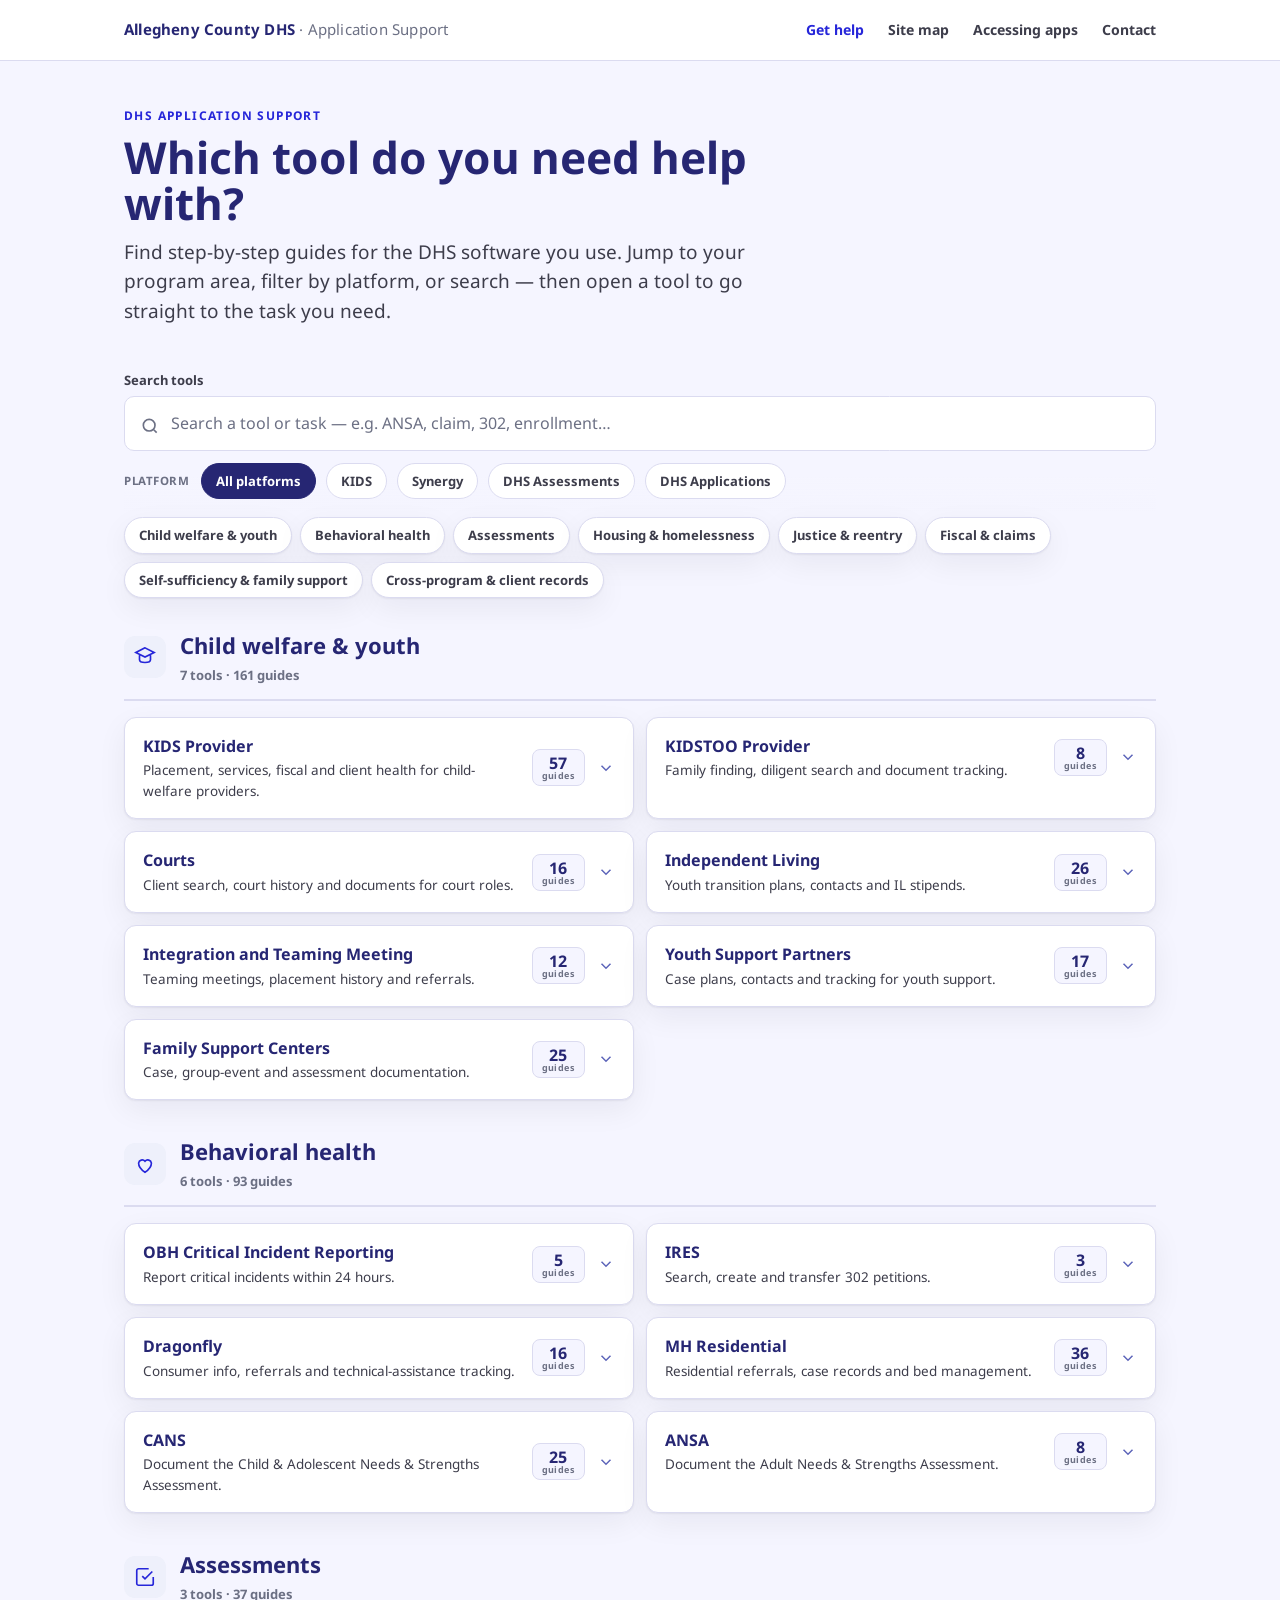
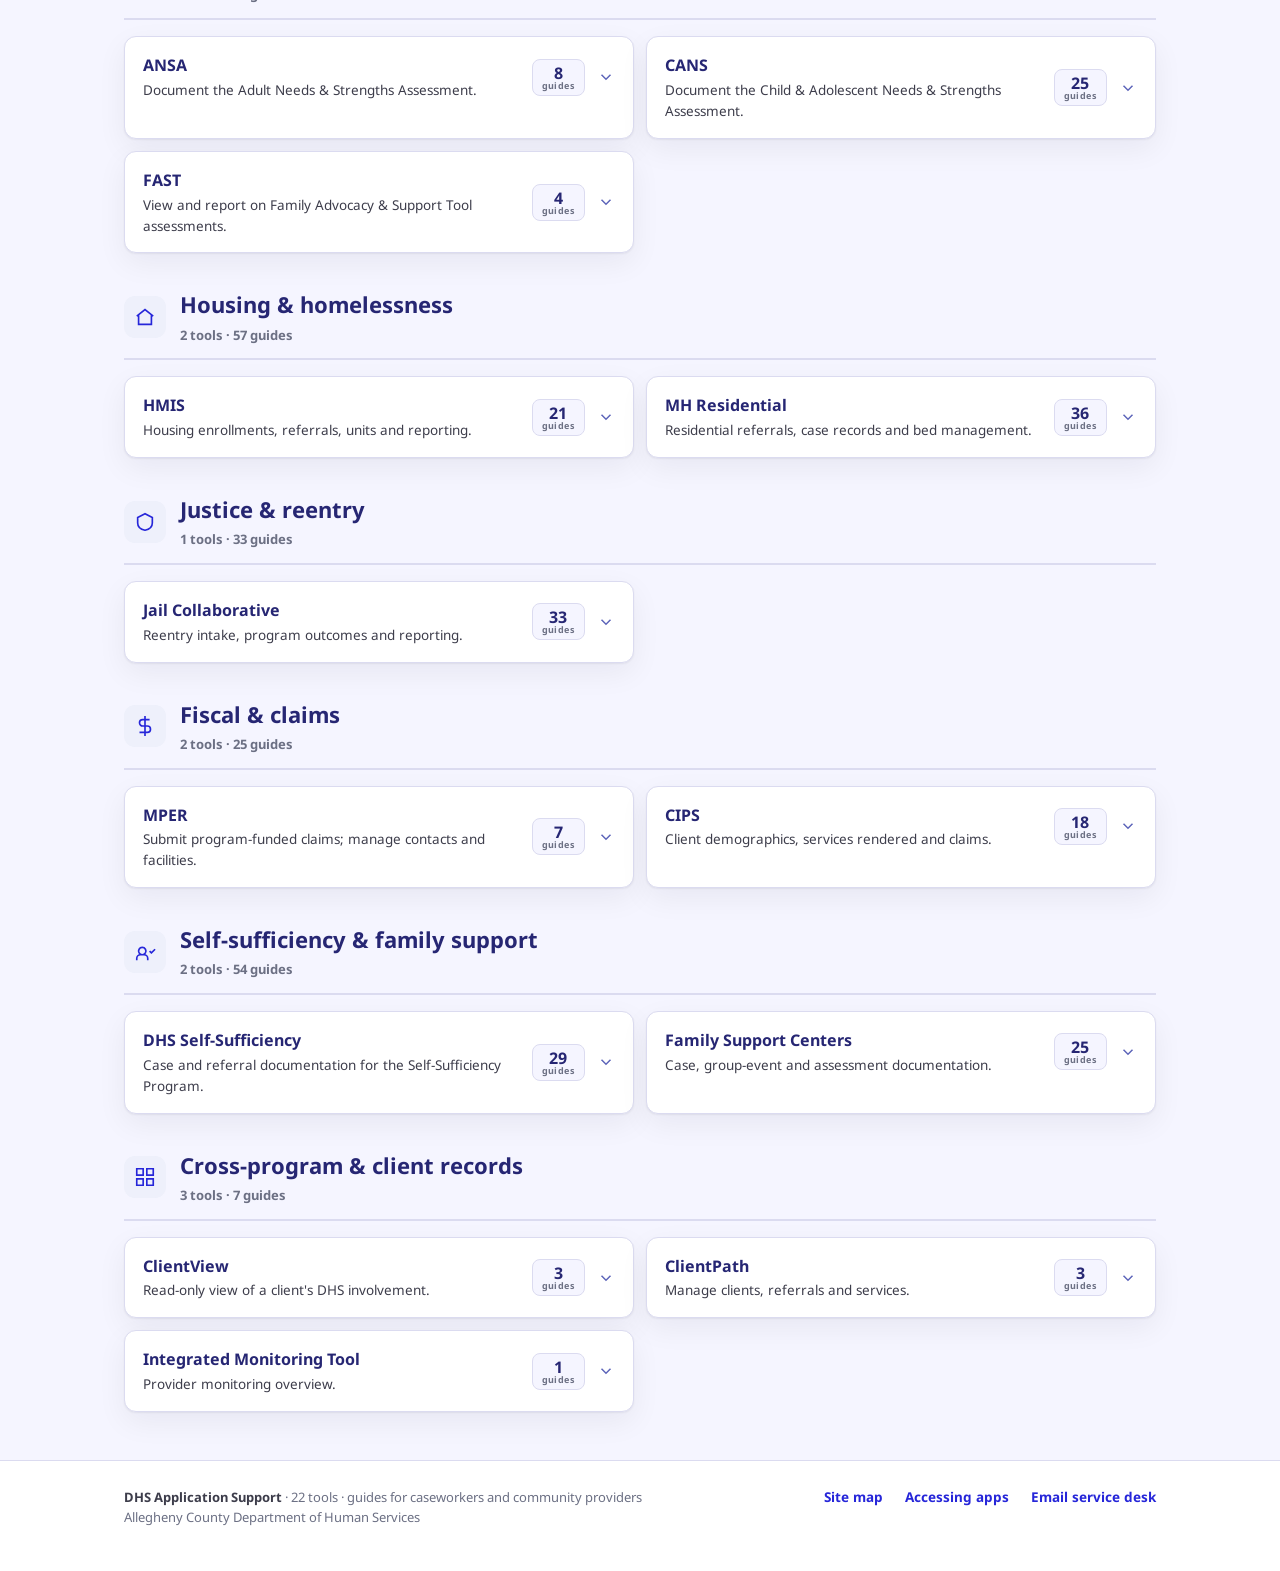
==== commit 0fb4128f: "Add files via upload" ====
--- a/index.html
+++ b/index.html
@@ -4,40 +4,47 @@
 <title>DHS Application Support — Get help with a tool</title>
 <link rel="stylesheet" href="acdhs.css">
 <style>
-  .hero{padding:48px 0 8px;}
-  .hero h1{font-size:48px;max-width:760px;}
-  .ways{display:grid;grid-template-columns:repeat(3,1fr);gap:14px;margin:8px 0 14px;}
-  .way{background:var(--white);border:1px solid var(--ash);border-radius:var(--radius);box-shadow:var(--shadow);padding:18px 20px;}
-  .way .wt{font-weight:700;color:var(--dark-blue);font-size:15px;margin-bottom:3px;}
-  .way .wd{font-size:13px;color:var(--stone);}
-  .way .wn{font-size:12px;font-weight:700;color:var(--blue);background:var(--smoke);border-radius:7px;width:26px;height:26px;display:flex;align-items:center;justify-content:center;margin-bottom:10px;}
-  section.block{margin:34px 0;}
-  .tasks{display:flex;flex-wrap:wrap;gap:10px;}
-  .task{background:var(--white);border:1px solid var(--ash);border-radius:30px;padding:10px 16px;font-size:14px;font-weight:500;color:var(--slate);box-shadow:var(--shadow);}
-  .task:hover{border-color:var(--blue);color:var(--dark-blue);text-decoration:none;}
-  .task .arr{color:var(--light-blue);font-weight:700;}
-  .progs{display:grid;grid-template-columns:repeat(3,1fr);gap:12px;}
-  .prog{display:flex;align-items:center;gap:12px;background:var(--white);border:1.5px solid var(--ash);border-radius:var(--radius);box-shadow:var(--shadow);padding:16px 18px;font:inherit;font-size:15px;font-weight:700;color:var(--black);cursor:pointer;text-align:left;}
-  .prog svg{width:24px;height:24px;color:var(--blue);flex:none;}
-  .prog:hover,.prog.active{border-color:var(--blue);background:var(--smoke);}
-  .prog.active{box-shadow:0 0 0 3px rgba(38,38,217,.12);}
-  .toolbar{display:flex;align-items:center;justify-content:space-between;gap:12px;flex-wrap:wrap;margin-bottom:14px;}
-  .chips{display:flex;gap:8px;flex-wrap:wrap;}
+  html{scroll-behavior:smooth;}
+  .hero{padding:46px 0 6px;} .hero h1{max-width:720px;}
+  .controls{position:sticky;top:60px;z-index:15;background:linear-gradient(var(--smoke) 78%,rgba(245,245,255,0));padding:14px 0 12px;}
+  .search{margin-bottom:12px;}
+  .filters{display:flex;align-items:center;gap:10px;flex-wrap:wrap;}
+  .filters .flab{font-size:11.5px;font-weight:700;text-transform:uppercase;letter-spacing:.5px;color:var(--stone);margin-right:2px;}
   .chip{background:var(--white);border:1.5px solid var(--ash);border-radius:30px;padding:7px 14px;font:inherit;font-size:13px;font-weight:700;color:var(--slate);cursor:pointer;}
   .chip:hover{border-color:var(--blue);color:var(--dark-blue);}
   .chip.active{background:var(--dark-blue);color:#fff;border-color:var(--dark-blue);}
-  .clearx{font-size:13px;font-weight:700;color:var(--blue);background:none;border:none;cursor:pointer;}
-  .toolgrid{display:grid;grid-template-columns:repeat(3,1fr);gap:12px;}
-  .tool{background:var(--white);border:1px solid var(--ash);border-radius:var(--radius);box-shadow:var(--shadow);padding:16px 18px;display:flex;flex-direction:column;gap:6px;color:var(--black);}
-  .tool:hover{border-color:var(--blue);text-decoration:none;transform:translateY(-1px);}
-  .trow{display:flex;justify-content:space-between;align-items:center;}
-  .tname{font-weight:700;font-size:16px;color:var(--dark-blue);}
-  .tcount{background:var(--smoke);border:1px solid var(--ash);border-radius:7px;padding:2px 9px;font-size:12px;font-weight:700;color:var(--stone);}
-  .tdesc{font-size:13.5px;color:var(--slate);margin:0;flex:1;}
-  .tfam{font-size:11px;font-weight:700;letter-spacing:.4px;text-transform:uppercase;color:var(--stone);}
-  .tool.hide{display:none;}
-  .nores{color:var(--stone);font-size:14px;padding:20px 0;display:none;}
-  @media (max-width:780px){.ways,.progs,.toolgrid{grid-template-columns:1fr;} .hero h1{font-size:34px;}}
+  .areanav{display:flex;gap:8px;flex-wrap:wrap;margin:6px 0 30px;}
+  .areapill{background:var(--white);border:1px solid var(--ash);border-radius:30px;padding:7px 14px;font-size:13px;font-weight:700;color:var(--slate);box-shadow:var(--shadow);}
+  .areapill:hover{border-color:var(--blue);color:var(--dark-blue);text-decoration:none;}
+  .area{margin:0 0 34px;scroll-margin-top:150px;}
+  .areahead{display:flex;align-items:center;gap:14px;border-bottom:2px solid var(--ash);padding-bottom:12px;margin-bottom:16px;}
+  .aicon{width:42px;height:42px;border-radius:11px;background:#EEF0FB;display:flex;align-items:center;justify-content:center;flex:none;}
+  .aicon svg{width:22px;height:22px;color:var(--blue);}
+  .areahead h2{margin:0;font-size:22px;}
+  .acount{font-size:13px;color:var(--stone);font-weight:700;}
+  .toolgrid{display:grid;grid-template-columns:repeat(2,1fr);gap:12px;}
+  details.tool{background:var(--white);border:1px solid var(--ash);border-radius:var(--radius);box-shadow:var(--shadow);overflow:hidden;}
+  details.tool[open]{border-color:var(--light-blue);}
+  .thead{display:flex;align-items:center;gap:14px;padding:16px 18px;cursor:pointer;list-style:none;}
+  .thead::-webkit-details-marker{display:none;}
+  .thead:hover{background:var(--smoke);}
+  .tmain{flex:1;min-width:0;}
+  .tname{display:block;font-weight:700;font-size:16px;color:var(--dark-blue);}
+  .tdesc{display:block;font-size:13.5px;color:var(--slate);margin-top:2px;}
+  .tright{display:flex;align-items:center;gap:12px;flex:none;}
+  .tcount{background:var(--smoke);border:1px solid var(--ash);border-radius:8px;padding:5px 9px;text-align:center;font-weight:700;color:var(--dark-blue);font-size:16px;line-height:1;}
+  .tcount small{display:block;font-size:9px;color:var(--stone);font-weight:700;letter-spacing:.4px;}
+  .chev{width:18px;height:18px;stroke:var(--light-blue);transition:transform .2s;}
+  details.tool[open] .chev{transform:rotate(180deg);}
+  .topen{padding:4px 18px 18px;border-top:1px solid var(--smoke);}
+  .topen .btn.primary{display:inline-block;margin:14px 0 14px;}
+  .jump .jlab{display:block;font-size:11.5px;font-weight:700;text-transform:uppercase;letter-spacing:.5px;color:var(--stone);margin-bottom:8px;}
+  .jlinks{display:flex;flex-wrap:wrap;gap:8px;}
+  .jlinks a{background:var(--smoke);border:1px solid var(--ash);border-radius:8px;padding:8px 12px;font-size:13.5px;font-weight:500;color:var(--slate);}
+  .jlinks a:hover{border-color:var(--blue);color:var(--dark-blue);background:var(--white);text-decoration:none;}
+  .tool.hide{display:none;} .area.hide{display:none;}
+  .nores{display:none;color:var(--stone);font-size:15px;padding:24px 0;}
+  @media (max-width:760px){.toolgrid{grid-template-columns:1fr;} .hero h1{font-size:34px;} .controls{top:56px;}}
 </style></head>
 <body>
 <div class="topbar"><div class="wrap">
@@ -49,172 +56,339 @@
   <section class="hero">
     <p class="eyebrow">DHS Application Support</p>
     <h1>Which tool do you need help with?</h1>
-    <p class="lede">Find step-by-step job aids for the DHS software you use. Start by what you're doing, your program area, or the tool's name.</p>
+    <p class="lede">Find step-by-step guides for the DHS software you use. Jump to your program area, filter by platform, or search — then open a tool to go straight to the task you need.</p>
+  </section>
+
+  <div class="controls">
     <div class="search">
-      <label for="q">Search tools and tasks</label>
+      <label for="q" class="sr">Search tools</label>
       <svg viewBox="0 0 24 24" fill="none" stroke-width="2"><circle cx="11" cy="11" r="7"/><path d="m20 20-3.5-3.5"/></svg>
-      <input id="q" type="search" placeholder="e.g. ANSA, submit a claim, 302, housing enrollment…">
+      <input id="q" type="search" placeholder="Search a tool or task — e.g. ANSA, claim, 302, enrollment…">
     </div>
-    <div class="ways">
-      <div class="way"><div class="wn">1</div><div class="wt">Start with a task</div><div class="wd">Pick what you're trying to do and we'll point you to the right tool.</div></div>
-      <div class="way"><div class="wn">2</div><div class="wt">Pick your program area</div><div class="wd">See only the tools used in your line of work.</div></div>
-      <div class="way"><div class="wn">3</div><div class="wt">Browse all tools</div><div class="wd">Know the tool already? Jump straight to its job aids.</div></div>
-    </div>
-  </section>
-
-  <section class="block">
-    <h2>Start with what you're doing</h2>
-    <p class="sub">Common tasks across the most-used tools.</p>
-    <div class="tasks"><a class="task" href="ansa-landing.html">Complete a CANS or ANSA assessment <span class="arr">→</span></a><a class="task" href="ansa-landing.html">Find or register a client <span class="arr">→</span></a><a class="task" href="https://dhsapplicationsupport.alleghenycounty.us/application/mper/">Submit a claim or invoice <span class="arr">→</span></a><a class="task" href="https://dhsapplicationsupport.alleghenycounty.us/application/behavioral-health-critical-incident/">Report a critical incident <span class="arr">→</span></a><a class="task" href="https://dhsapplicationsupport.alleghenycounty.us/application/ires/">Do a 302 petition <span class="arr">→</span></a><a class="task" href="https://dhsapplicationsupport.alleghenycounty.us/application/hmis/">Manage a housing enrollment <span class="arr">→</span></a><a class="task" href="https://dhsapplicationsupport.alleghenycounty.us/application/kids-provider/">Document a placement <span class="arr">→</span></a><a class="task" href="https://dhsapplicationsupport.alleghenycounty.us/application/jail-collaborative/">Record reentry program outcomes <span class="arr">→</span></a></div>
-  </section>
-
-  <section class="block">
-    <h2>Or pick your program area</h2>
-    <p class="sub">Filters the tool list below to what your team uses.</p>
-    <div class="progs"><button class="prog" data-prog="Child welfare &amp; youth">
-      <svg viewBox="0 0 24 24" fill="none" stroke="currentColor" stroke-width="1.8"><path d="M12 2 2 7l10 5 10-5-10-5Z"/></svg>
-      <span>Child welfare &amp; youth</span></button><button class="prog" data-prog="Behavioral health">
-      <svg viewBox="0 0 24 24" fill="none" stroke="currentColor" stroke-width="1.8"><path d="M12 21s-7-4.3-7-10a4 4 0 0 1 7-2 4 4 0 0 1 7 2c0 5.7-7 10-7 10Z"/></svg>
-      <span>Behavioral health</span></button><button class="prog" data-prog="Housing &amp; homelessness">
-      <svg viewBox="0 0 24 24" fill="none" stroke="currentColor" stroke-width="1.8"><path d="M3 11 12 4l9 7M5 10v10h14V10"/></svg>
-      <span>Housing &amp; homelessness</span></button><button class="prog" data-prog="Justice &amp; reentry">
-      <svg viewBox="0 0 24 24" fill="none" stroke="currentColor" stroke-width="1.8"><path d="M12 3 4 7v6c0 4 3.4 7 8 8 4.6-1 8-4 8-8V7Z"/></svg>
-      <span>Justice &amp; reentry</span></button><button class="prog" data-prog="Fiscal &amp; claims">
-      <svg viewBox="0 0 24 24" fill="none" stroke="currentColor" stroke-width="1.8"><path d="M12 1v22M17 5H9.5a3.5 3.5 0 0 0 0 7h5a3.5 3.5 0 0 1 0 7H6"/></svg>
-      <span>Fiscal &amp; claims</span></button><button class="prog" data-prog="Assessments">
-      <svg viewBox="0 0 24 24" fill="none" stroke="currentColor" stroke-width="1.8"><path d="M9 11l3 3 8-8M21 12v7a2 2 0 0 1-2 2H5a2 2 0 0 1-2-2V5a2 2 0 0 1 2-2h11"/></svg>
-      <span>Assessments</span></button></div>
-  </section>
-
-  <section class="block" id="tools">
-    <div class="toolbar">
-      <h2 style="margin:0">Browse all tools</h2>
-      <div class="chips"><button class="chip" data-family="KIDS">KIDS</button><button class="chip" data-family="Synergy">Synergy</button><button class="chip" data-family="DHS Assessments">DHS Assessments</button><button class="chip" data-family="DHS Applications">DHS Applications</button><button class="clearx" id="clear">Clear filters</button></div>
-    </div>
-    <div class="toolgrid" id="grid"><a class="tool" href="ansa-landing.html" data-family="DHS Assessments" data-progs="Behavioral health|Assessments" data-name="ansa">
-      <div class="trow"><span class="tname">ANSA</span><span class="tcount">8</span></div>
-      <p class="tdesc">Document the Adult Needs &amp; Strengths Assessment.</p>
-      <span class="tfam">DHS Assessments</span>
-    </a><a class="tool" href="https://dhsapplicationsupport.alleghenycounty.us/application/cans/" data-family="DHS Assessments" data-progs="Behavioral health|Assessments" data-name="cans">
-      <div class="trow"><span class="tname">CANS</span><span class="tcount">25</span></div>
-      <p class="tdesc">Document the Child &amp; Adolescent Needs &amp; Strengths Assessment.</p>
-      <span class="tfam">DHS Assessments</span>
-    </a><a class="tool" href="https://dhsapplicationsupport.alleghenycounty.us/application/cips/" data-family="DHS Applications" data-progs="Fiscal &amp; claims" data-name="cips">
-      <div class="trow"><span class="tname">CIPS</span><span class="tcount">18</span></div>
-      <p class="tdesc">Client demographics, services rendered and claims.</p>
-      <span class="tfam">DHS Applications</span>
-    </a><a class="tool" href="https://dhsapplicationsupport.alleghenycounty.us/application/clientpath/" data-family="DHS Applications" data-progs="" data-name="clientpath">
-      <div class="trow"><span class="tname">ClientPath</span><span class="tcount">3</span></div>
-      <p class="tdesc">Manage clients, referrals and services.</p>
-      <span class="tfam">DHS Applications</span>
-    </a><a class="tool" href="https://dhsapplicationsupport.alleghenycounty.us/application/clientview/" data-family="DHS Applications" data-progs="" data-name="clientview">
-      <div class="trow"><span class="tname">ClientView</span><span class="tcount">3</span></div>
-      <p class="tdesc">Read-only view of a client&#x27;s DHS involvement.</p>
-      <span class="tfam">DHS Applications</span>
-    </a><a class="tool" href="https://dhsapplicationsupport.alleghenycounty.us/application/courts/" data-family="KIDS" data-progs="Child welfare &amp; youth" data-name="courts">
-      <div class="trow"><span class="tname">Courts</span><span class="tcount">16</span></div>
-      <p class="tdesc">Client search, court history and documents for court roles.</p>
-      <span class="tfam">KIDS</span>
-    </a><a class="tool" href="https://dhsapplicationsupport.alleghenycounty.us/application/dhs-self-sufficiency/" data-family="Synergy" data-progs="" data-name="dhs self-sufficiency">
-      <div class="trow"><span class="tname">DHS Self-Sufficiency</span><span class="tcount">29</span></div>
-      <p class="tdesc">Case and referral documentation for the Self-Sufficiency Program.</p>
-      <span class="tfam">Synergy</span>
-    </a><a class="tool" href="https://dhsapplicationsupport.alleghenycounty.us/application/dragonfly/" data-family="Synergy" data-progs="Behavioral health" data-name="dragonfly">
-      <div class="trow"><span class="tname">Dragonfly</span><span class="tcount">16</span></div>
-      <p class="tdesc">Consumer info, referrals and technical-assistance tracking.</p>
-      <span class="tfam">Synergy</span>
-    </a><a class="tool" href="https://dhsapplicationsupport.alleghenycounty.us/application/fast/" data-family="DHS Assessments" data-progs="Assessments" data-name="fast">
-      <div class="trow"><span class="tname">FAST</span><span class="tcount">4</span></div>
-      <p class="tdesc">View and report on Family Advocacy &amp; Support Tool assessments.</p>
-      <span class="tfam">DHS Assessments</span>
-    </a><a class="tool" href="https://dhsapplicationsupport.alleghenycounty.us/application/family-support-centers/" data-family="Synergy" data-progs="Child welfare &amp; youth" data-name="family support centers">
-      <div class="trow"><span class="tname">Family Support Centers</span><span class="tcount">25</span></div>
-      <p class="tdesc">Case, group-event and assessment documentation.</p>
-      <span class="tfam">Synergy</span>
-    </a><a class="tool" href="https://dhsapplicationsupport.alleghenycounty.us/application/hmis/" data-family="DHS Applications" data-progs="Housing &amp; homelessness" data-name="hmis">
-      <div class="trow"><span class="tname">HMIS</span><span class="tcount">21</span></div>
-      <p class="tdesc">Housing enrollments, referrals, units and reporting.</p>
-      <span class="tfam">DHS Applications</span>
-    </a><a class="tool" href="https://dhsapplicationsupport.alleghenycounty.us/application/ires/" data-family="DHS Applications" data-progs="Behavioral health" data-name="ires">
-      <div class="trow"><span class="tname">IRES</span><span class="tcount">3</span></div>
-      <p class="tdesc">Search, create and transfer 302 petitions.</p>
-      <span class="tfam">DHS Applications</span>
-    </a><a class="tool" href="https://dhsapplicationsupport.alleghenycounty.us/application/independent-living/" data-family="Synergy" data-progs="Child welfare &amp; youth|Behavioral health" data-name="independent living">
-      <div class="trow"><span class="tname">Independent Living</span><span class="tcount">26</span></div>
-      <p class="tdesc">Youth transition plans, contacts and IL stipends.</p>
-      <span class="tfam">Synergy</span>
-    </a><a class="tool" href="https://dhsapplicationsupport.alleghenycounty.us/application/integrated-monitoring-tool/" data-family="DHS Applications" data-progs="" data-name="integrated monitoring tool">
-      <div class="trow"><span class="tname">Integrated Monitoring Tool</span><span class="tcount">1</span></div>
-      <p class="tdesc">Provider monitoring overview.</p>
-      <span class="tfam">DHS Applications</span>
-    </a><a class="tool" href="https://dhsapplicationsupport.alleghenycounty.us/application/integration-and-teaming-meeting/" data-family="Synergy" data-progs="Child welfare &amp; youth" data-name="integration and teaming meeting">
-      <div class="trow"><span class="tname">Integration and Teaming Meeting</span><span class="tcount">12</span></div>
-      <p class="tdesc">Teaming meetings, placement history and referrals.</p>
-      <span class="tfam">Synergy</span>
-    </a><a class="tool" href="https://dhsapplicationsupport.alleghenycounty.us/application/jail-collaborative/" data-family="DHS Applications" data-progs="Justice &amp; reentry" data-name="jail collaborative">
-      <div class="trow"><span class="tname">Jail Collaborative</span><span class="tcount">33</span></div>
-      <p class="tdesc">Reentry intake, program outcomes and reporting.</p>
-      <span class="tfam">DHS Applications</span>
-    </a><a class="tool" href="https://dhsapplicationsupport.alleghenycounty.us/application/kids-provider/" data-family="KIDS" data-progs="Child welfare &amp; youth" data-name="kids provider">
-      <div class="trow"><span class="tname">KIDS Provider</span><span class="tcount">57</span></div>
-      <p class="tdesc">Placement, services, fiscal and client health for child-welfare providers.</p>
-      <span class="tfam">KIDS</span>
-    </a><a class="tool" href="https://dhsapplicationsupport.alleghenycounty.us/application/kidstoo-provider/" data-family="KIDS" data-progs="Child welfare &amp; youth" data-name="kidstoo provider">
-      <div class="trow"><span class="tname">KIDSTOO Provider</span><span class="tcount">8</span></div>
-      <p class="tdesc">Family finding, diligent search and document tracking.</p>
-      <span class="tfam">KIDS</span>
-    </a><a class="tool" href="https://dhsapplicationsupport.alleghenycounty.us/application/mh-residential/" data-family="Synergy" data-progs="Behavioral health|Housing &amp; homelessness" data-name="mh residential">
-      <div class="trow"><span class="tname">MH Residential</span><span class="tcount">36</span></div>
-      <p class="tdesc">Residential referrals, case records and bed management.</p>
-      <span class="tfam">Synergy</span>
-    </a><a class="tool" href="https://dhsapplicationsupport.alleghenycounty.us/application/mper/" data-family="DHS Applications" data-progs="Fiscal &amp; claims" data-name="mper">
-      <div class="trow"><span class="tname">MPER</span><span class="tcount">7</span></div>
-      <p class="tdesc">Submit program-funded claims; manage contacts and facilities.</p>
-      <span class="tfam">DHS Applications</span>
-    </a><a class="tool" href="https://dhsapplicationsupport.alleghenycounty.us/application/behavioral-health-critical-incident/" data-family="DHS Applications" data-progs="Behavioral health" data-name="obh critical incident reporting">
-      <div class="trow"><span class="tname">OBH Critical Incident Reporting</span><span class="tcount">5</span></div>
-      <p class="tdesc">Report critical incidents within 24 hours.</p>
-      <span class="tfam">DHS Applications</span>
-    </a><a class="tool" href="https://dhsapplicationsupport.alleghenycounty.us/application/youth-support-partners/" data-family="Synergy" data-progs="Child welfare &amp; youth" data-name="youth support partners">
-      <div class="trow"><span class="tname">Youth Support Partners</span><span class="tcount">17</span></div>
-      <p class="tdesc">Case plans, contacts and tracking for youth support.</p>
-      <span class="tfam">Synergy</span>
-    </a></div>
-    <p class="nores" id="nores">No tools match those filters. <button class="clearx" onclick="clearAll()">Clear filters</button></p>
-  </section>
+    <div class="filters"><span class="flab">Platform</span><button class="chip active" data-family="all">All platforms</button><button class="chip" data-family="KIDS">KIDS</button><button class="chip" data-family="Synergy">Synergy</button><button class="chip" data-family="DHS Assessments">DHS Assessments</button><button class="chip" data-family="DHS Applications">DHS Applications</button></div>
+  </div>
+
+  <nav class="areanav" aria-label="Program areas"><a class="areapill" href="#cw">Child welfare &amp; youth</a><a class="areapill" href="#bh">Behavioral health</a><a class="areapill" href="#as">Assessments</a><a class="areapill" href="#ho">Housing &amp; homelessness</a><a class="areapill" href="#jr">Justice &amp; reentry</a><a class="areapill" href="#fi">Fiscal &amp; claims</a><a class="areapill" href="#ss">Self-sufficiency &amp; family support</a><a class="areapill" href="#xp">Cross-program &amp; client records</a></nav>
+
+  <section class="area" id="cw" data-area="Child welfare &amp; youth">
+      <div class="areahead">
+        <span class="aicon"><svg viewBox="0 0 24 24" fill="none" stroke="currentColor" stroke-width="1.8"><path d="M12 2 2 7l10 5 10-5-10-5ZM6 10v5c0 1.7 2.7 3 6 3s6-1.3 6-3v-5"/></svg></span>
+        <div><h2>Child welfare &amp; youth</h2><span class="acount">7 tools · 161 guides</span></div>
+      </div>
+      <div class="toolgrid"><details class="tool" data-family="KIDS" data-text="kids provider placement, services, fiscal and client health for child-welfare providers. kids reference, faqs &amp; training referrals &amp; placement case &amp; service documentation plans &amp; meetings fiscal, claims &amp; invoicing supervisor &amp; approvals reports &amp; history">
+      <summary class="thead">
+        <span class="tmain"><span class="tname">KIDS Provider</span><span class="tdesc">Placement, services, fiscal and client health for child-welfare providers.</span></span>
+        <span class="tright"><span class="tcount">57<small>guides</small></span><svg class="chev" viewBox="0 0 24 24" fill="none" stroke-width="2"><path d="m6 9 6 6 6-6"/></svg></span>
+      </summary>
+      <div class="topen">
+        <a class="btn primary" href="https://dhsapplicationsupport.alleghenycounty.us/application/kids-provider/">Open KIDS Provider guides →</a>
+        <div class="jump"><span class="jlab">Jump to a task on the KIDS Provider page</span><div class="jlinks"><a href="https://dhsapplicationsupport.alleghenycounty.us/application/kids-provider/">Reference, FAQs &amp; training</a><a href="https://dhsapplicationsupport.alleghenycounty.us/application/kids-provider/">Referrals &amp; placement</a><a href="https://dhsapplicationsupport.alleghenycounty.us/application/kids-provider/">Case &amp; service documentation</a><a href="https://dhsapplicationsupport.alleghenycounty.us/application/kids-provider/">Plans &amp; meetings</a><a href="https://dhsapplicationsupport.alleghenycounty.us/application/kids-provider/">Fiscal, claims &amp; invoicing</a><a href="https://dhsapplicationsupport.alleghenycounty.us/application/kids-provider/">Supervisor &amp; approvals</a></div></div>
+      </div>
+    </details><details class="tool" data-family="KIDS" data-text="kidstoo provider family finding, diligent search and document tracking. kids case &amp; service documentation">
+      <summary class="thead">
+        <span class="tmain"><span class="tname">KIDSTOO Provider</span><span class="tdesc">Family finding, diligent search and document tracking.</span></span>
+        <span class="tright"><span class="tcount">8<small>guides</small></span><svg class="chev" viewBox="0 0 24 24" fill="none" stroke-width="2"><path d="m6 9 6 6 6-6"/></svg></span>
+      </summary>
+      <div class="topen">
+        <a class="btn primary" href="https://dhsapplicationsupport.alleghenycounty.us/application/kidstoo-provider/">Open KIDSTOO Provider guides →</a>
+        <div class="jump"><span class="jlab">Jump to a task on the KIDSTOO Provider page</span><div class="jlinks"><a href="https://dhsapplicationsupport.alleghenycounty.us/application/kidstoo-provider/">Case &amp; service documentation</a></div></div>
+      </div>
+    </details><details class="tool" data-family="KIDS" data-text="courts client search, court history and documents for court roles. kids case &amp; service documentation find &amp; register a client reports &amp; history">
+      <summary class="thead">
+        <span class="tmain"><span class="tname">Courts</span><span class="tdesc">Client search, court history and documents for court roles.</span></span>
+        <span class="tright"><span class="tcount">16<small>guides</small></span><svg class="chev" viewBox="0 0 24 24" fill="none" stroke-width="2"><path d="m6 9 6 6 6-6"/></svg></span>
+      </summary>
+      <div class="topen">
+        <a class="btn primary" href="https://dhsapplicationsupport.alleghenycounty.us/application/courts/">Open Courts guides →</a>
+        <div class="jump"><span class="jlab">Jump to a task on the Courts page</span><div class="jlinks"><a href="https://dhsapplicationsupport.alleghenycounty.us/application/courts/">Case &amp; service documentation</a><a href="https://dhsapplicationsupport.alleghenycounty.us/application/courts/">Find &amp; register a client</a><a href="https://dhsapplicationsupport.alleghenycounty.us/application/courts/">Reports &amp; history</a></div></div>
+      </div>
+    </details><details class="tool" data-family="Synergy" data-text="independent living youth transition plans, contacts and il stipends. synergy case &amp; service documentation plans &amp; meetings reports &amp; history referrals &amp; placement admin &amp; configuration supervisor &amp; approvals">
+      <summary class="thead">
+        <span class="tmain"><span class="tname">Independent Living</span><span class="tdesc">Youth transition plans, contacts and IL stipends.</span></span>
+        <span class="tright"><span class="tcount">26<small>guides</small></span><svg class="chev" viewBox="0 0 24 24" fill="none" stroke-width="2"><path d="m6 9 6 6 6-6"/></svg></span>
+      </summary>
+      <div class="topen">
+        <a class="btn primary" href="https://dhsapplicationsupport.alleghenycounty.us/application/independent-living/">Open Independent Living guides →</a>
+        <div class="jump"><span class="jlab">Jump to a task on the Independent Living page</span><div class="jlinks"><a href="https://dhsapplicationsupport.alleghenycounty.us/application/independent-living/">Case &amp; service documentation</a><a href="https://dhsapplicationsupport.alleghenycounty.us/application/independent-living/">Plans &amp; meetings</a><a href="https://dhsapplicationsupport.alleghenycounty.us/application/independent-living/">Reports &amp; history</a><a href="https://dhsapplicationsupport.alleghenycounty.us/application/independent-living/">Referrals &amp; placement</a><a href="https://dhsapplicationsupport.alleghenycounty.us/application/independent-living/">Admin &amp; configuration</a><a href="https://dhsapplicationsupport.alleghenycounty.us/application/independent-living/">Supervisor &amp; approvals</a></div></div>
+      </div>
+    </details><details class="tool" data-family="Synergy" data-text="integration and teaming meeting teaming meetings, placement history and referrals. synergy case &amp; service documentation reports &amp; history plans &amp; meetings referrals &amp; placement document an assessment admin &amp; configuration">
+      <summary class="thead">
+        <span class="tmain"><span class="tname">Integration and Teaming Meeting</span><span class="tdesc">Teaming meetings, placement history and referrals.</span></span>
+        <span class="tright"><span class="tcount">12<small>guides</small></span><svg class="chev" viewBox="0 0 24 24" fill="none" stroke-width="2"><path d="m6 9 6 6 6-6"/></svg></span>
+      </summary>
+      <div class="topen">
+        <a class="btn primary" href="https://dhsapplicationsupport.alleghenycounty.us/application/integration-and-teaming-meeting/">Open Integration and Teaming Meeting guides →</a>
+        <div class="jump"><span class="jlab">Jump to a task on the Integration and Teaming Meeting page</span><div class="jlinks"><a href="https://dhsapplicationsupport.alleghenycounty.us/application/integration-and-teaming-meeting/">Case &amp; service documentation</a><a href="https://dhsapplicationsupport.alleghenycounty.us/application/integration-and-teaming-meeting/">Reports &amp; history</a><a href="https://dhsapplicationsupport.alleghenycounty.us/application/integration-and-teaming-meeting/">Plans &amp; meetings</a><a href="https://dhsapplicationsupport.alleghenycounty.us/application/integration-and-teaming-meeting/">Referrals &amp; placement</a><a href="https://dhsapplicationsupport.alleghenycounty.us/application/integration-and-teaming-meeting/">Document an assessment</a><a href="https://dhsapplicationsupport.alleghenycounty.us/application/integration-and-teaming-meeting/">Admin &amp; configuration</a></div></div>
+      </div>
+    </details><details class="tool" data-family="Synergy" data-text="youth support partners case plans, contacts and tracking for youth support. synergy case &amp; service documentation plans &amp; meetings enrollment &amp; households document an assessment supervisor &amp; approvals admin &amp; configuration">
+      <summary class="thead">
+        <span class="tmain"><span class="tname">Youth Support Partners</span><span class="tdesc">Case plans, contacts and tracking for youth support.</span></span>
+        <span class="tright"><span class="tcount">17<small>guides</small></span><svg class="chev" viewBox="0 0 24 24" fill="none" stroke-width="2"><path d="m6 9 6 6 6-6"/></svg></span>
+      </summary>
+      <div class="topen">
+        <a class="btn primary" href="https://dhsapplicationsupport.alleghenycounty.us/application/youth-support-partners/">Open Youth Support Partners guides →</a>
+        <div class="jump"><span class="jlab">Jump to a task on the Youth Support Partners page</span><div class="jlinks"><a href="https://dhsapplicationsupport.alleghenycounty.us/application/youth-support-partners/">Case &amp; service documentation</a><a href="https://dhsapplicationsupport.alleghenycounty.us/application/youth-support-partners/">Plans &amp; meetings</a><a href="https://dhsapplicationsupport.alleghenycounty.us/application/youth-support-partners/">Enrollment &amp; households</a><a href="https://dhsapplicationsupport.alleghenycounty.us/application/youth-support-partners/">Document an assessment</a><a href="https://dhsapplicationsupport.alleghenycounty.us/application/youth-support-partners/">Supervisor &amp; approvals</a><a href="https://dhsapplicationsupport.alleghenycounty.us/application/youth-support-partners/">Admin &amp; configuration</a></div></div>
+      </div>
+    </details><details class="tool" data-family="Synergy" data-text="family support centers case, group-event and assessment documentation. synergy case &amp; service documentation plans &amp; meetings enrollment &amp; households document an assessment supervisor &amp; approvals reports &amp; history admin &amp; configuration fiscal, claims &amp; invoicing">
+      <summary class="thead">
+        <span class="tmain"><span class="tname">Family Support Centers</span><span class="tdesc">Case, group-event and assessment documentation.</span></span>
+        <span class="tright"><span class="tcount">25<small>guides</small></span><svg class="chev" viewBox="0 0 24 24" fill="none" stroke-width="2"><path d="m6 9 6 6 6-6"/></svg></span>
+      </summary>
+      <div class="topen">
+        <a class="btn primary" href="https://dhsapplicationsupport.alleghenycounty.us/application/family-support-centers/">Open Family Support Centers guides →</a>
+        <div class="jump"><span class="jlab">Jump to a task on the Family Support Centers page</span><div class="jlinks"><a href="https://dhsapplicationsupport.alleghenycounty.us/application/family-support-centers/">Case &amp; service documentation</a><a href="https://dhsapplicationsupport.alleghenycounty.us/application/family-support-centers/">Plans &amp; meetings</a><a href="https://dhsapplicationsupport.alleghenycounty.us/application/family-support-centers/">Enrollment &amp; households</a><a href="https://dhsapplicationsupport.alleghenycounty.us/application/family-support-centers/">Document an assessment</a><a href="https://dhsapplicationsupport.alleghenycounty.us/application/family-support-centers/">Supervisor &amp; approvals</a><a href="https://dhsapplicationsupport.alleghenycounty.us/application/family-support-centers/">Reports &amp; history</a></div></div>
+      </div>
+    </details></div>
+    </section><section class="area" id="bh" data-area="Behavioral health">
+      <div class="areahead">
+        <span class="aicon"><svg viewBox="0 0 24 24" fill="none" stroke="currentColor" stroke-width="1.8"><path d="M12 21s-7-4.3-7-10a4 4 0 0 1 7-2 4 4 0 0 1 7 2c0 5.7-7 10-7 10Z"/></svg></span>
+        <div><h2>Behavioral health</h2><span class="acount">6 tools · 93 guides</span></div>
+      </div>
+      <div class="toolgrid"><details class="tool" data-family="DHS Applications" data-text="obh critical incident reporting report critical incidents within 24 hours. dhs applications reports &amp; history reference, faqs &amp; training">
+      <summary class="thead">
+        <span class="tmain"><span class="tname">OBH Critical Incident Reporting</span><span class="tdesc">Report critical incidents within 24 hours.</span></span>
+        <span class="tright"><span class="tcount">5<small>guides</small></span><svg class="chev" viewBox="0 0 24 24" fill="none" stroke-width="2"><path d="m6 9 6 6 6-6"/></svg></span>
+      </summary>
+      <div class="topen">
+        <a class="btn primary" href="https://dhsapplicationsupport.alleghenycounty.us/application/behavioral-health-critical-incident/">Open OBH Critical Incident Reporting guides →</a>
+        <div class="jump"><span class="jlab">Jump to a task on the OBH Critical Incident Reporting page</span><div class="jlinks"><a href="https://dhsapplicationsupport.alleghenycounty.us/application/behavioral-health-critical-incident/">Reports &amp; history</a><a href="https://dhsapplicationsupport.alleghenycounty.us/application/behavioral-health-critical-incident/">Reference, FAQs &amp; training</a></div></div>
+      </div>
+    </details><details class="tool" data-family="DHS Applications" data-text="ires search, create and transfer 302 petitions. dhs applications 302 petitions">
+      <summary class="thead">
+        <span class="tmain"><span class="tname">IRES</span><span class="tdesc">Search, create and transfer 302 petitions.</span></span>
+        <span class="tright"><span class="tcount">3<small>guides</small></span><svg class="chev" viewBox="0 0 24 24" fill="none" stroke-width="2"><path d="m6 9 6 6 6-6"/></svg></span>
+      </summary>
+      <div class="topen">
+        <a class="btn primary" href="https://dhsapplicationsupport.alleghenycounty.us/application/ires/">Open IRES guides →</a>
+        <div class="jump"><span class="jlab">Jump to a task on the IRES page</span><div class="jlinks"><a href="https://dhsapplicationsupport.alleghenycounty.us/application/ires/">302 petitions</a></div></div>
+      </div>
+    </details><details class="tool" data-family="Synergy" data-text="dragonfly consumer info, referrals and technical-assistance tracking. synergy case &amp; service documentation referrals &amp; placement plans &amp; meetings">
+      <summary class="thead">
+        <span class="tmain"><span class="tname">Dragonfly</span><span class="tdesc">Consumer info, referrals and technical-assistance tracking.</span></span>
+        <span class="tright"><span class="tcount">16<small>guides</small></span><svg class="chev" viewBox="0 0 24 24" fill="none" stroke-width="2"><path d="m6 9 6 6 6-6"/></svg></span>
+      </summary>
+      <div class="topen">
+        <a class="btn primary" href="https://dhsapplicationsupport.alleghenycounty.us/application/dragonfly/">Open Dragonfly guides →</a>
+        <div class="jump"><span class="jlab">Jump to a task on the Dragonfly page</span><div class="jlinks"><a href="https://dhsapplicationsupport.alleghenycounty.us/application/dragonfly/">Case &amp; service documentation</a><a href="https://dhsapplicationsupport.alleghenycounty.us/application/dragonfly/">Referrals &amp; placement</a><a href="https://dhsapplicationsupport.alleghenycounty.us/application/dragonfly/">Plans &amp; meetings</a></div></div>
+      </div>
+    </details><details class="tool" data-family="Synergy" data-text="mh residential residential referrals, case records and bed management. synergy referrals &amp; placement case &amp; service documentation reports &amp; history enrollment &amp; households admin &amp; configuration plans &amp; meetings">
+      <summary class="thead">
+        <span class="tmain"><span class="tname">MH Residential</span><span class="tdesc">Residential referrals, case records and bed management.</span></span>
+        <span class="tright"><span class="tcount">36<small>guides</small></span><svg class="chev" viewBox="0 0 24 24" fill="none" stroke-width="2"><path d="m6 9 6 6 6-6"/></svg></span>
+      </summary>
+      <div class="topen">
+        <a class="btn primary" href="https://dhsapplicationsupport.alleghenycounty.us/application/mh-residential/">Open MH Residential guides →</a>
+        <div class="jump"><span class="jlab">Jump to a task on the MH Residential page</span><div class="jlinks"><a href="https://dhsapplicationsupport.alleghenycounty.us/application/mh-residential/">Referrals &amp; placement</a><a href="https://dhsapplicationsupport.alleghenycounty.us/application/mh-residential/">Case &amp; service documentation</a><a href="https://dhsapplicationsupport.alleghenycounty.us/application/mh-residential/">Reports &amp; history</a><a href="https://dhsapplicationsupport.alleghenycounty.us/application/mh-residential/">Enrollment &amp; households</a><a href="https://dhsapplicationsupport.alleghenycounty.us/application/mh-residential/">Admin &amp; configuration</a><a href="https://dhsapplicationsupport.alleghenycounty.us/application/mh-residential/">Plans &amp; meetings</a></div></div>
+      </div>
+    </details><details class="tool" data-family="DHS Assessments" data-text="cans document the child &amp; adolescent needs &amp; strengths assessment. dhs assessments getting access &amp; signing in document an assessment referrals &amp; placement supervisor &amp; approvals reports &amp; history find &amp; register a client">
+      <summary class="thead">
+        <span class="tmain"><span class="tname">CANS</span><span class="tdesc">Document the Child &amp; Adolescent Needs &amp; Strengths Assessment.</span></span>
+        <span class="tright"><span class="tcount">25<small>guides</small></span><svg class="chev" viewBox="0 0 24 24" fill="none" stroke-width="2"><path d="m6 9 6 6 6-6"/></svg></span>
+      </summary>
+      <div class="topen">
+        <a class="btn primary" href="https://dhsapplicationsupport.alleghenycounty.us/application/cans/">Open CANS guides →</a>
+        <div class="jump"><span class="jlab">Jump to a task on the CANS page</span><div class="jlinks"><a href="https://dhsapplicationsupport.alleghenycounty.us/application/cans/">Getting access &amp; signing in</a><a href="https://dhsapplicationsupport.alleghenycounty.us/application/cans/">Document an assessment</a><a href="https://dhsapplicationsupport.alleghenycounty.us/application/cans/">Referrals &amp; placement</a><a href="https://dhsapplicationsupport.alleghenycounty.us/application/cans/">Supervisor &amp; approvals</a><a href="https://dhsapplicationsupport.alleghenycounty.us/application/cans/">Reports &amp; history</a><a href="https://dhsapplicationsupport.alleghenycounty.us/application/cans/">Find &amp; register a client</a></div></div>
+      </div>
+    </details><details class="tool" data-family="DHS Assessments" data-text="ansa document the adult needs &amp; strengths assessment. dhs assessments document an assessment find &amp; register a client">
+      <summary class="thead">
+        <span class="tmain"><span class="tname">ANSA</span><span class="tdesc">Document the Adult Needs &amp; Strengths Assessment.</span></span>
+        <span class="tright"><span class="tcount">8<small>guides</small></span><svg class="chev" viewBox="0 0 24 24" fill="none" stroke-width="2"><path d="m6 9 6 6 6-6"/></svg></span>
+      </summary>
+      <div class="topen">
+        <a class="btn primary" href="ansa-landing.html">Open ANSA guides →</a>
+        <div class="jump"><span class="jlab">Jump to a task on the ANSA page</span><div class="jlinks"><a href="ansa-landing.html#get-started">Get started</a><a href="ansa-landing.html#find-register">Find &amp; register a client</a><a href="ansa-landing.html#document-assessment">Document an assessment</a><a href="ansa-landing.html#reports">Reports &amp; history</a></div></div>
+      </div>
+    </details></div>
+    </section><section class="area" id="as" data-area="Assessments">
+      <div class="areahead">
+        <span class="aicon"><svg viewBox="0 0 24 24" fill="none" stroke="currentColor" stroke-width="1.8"><path d="M9 11l3 3 8-8M21 12v7a2 2 0 0 1-2 2H5a2 2 0 0 1-2-2V5a2 2 0 0 1 2-2h11"/></svg></span>
+        <div><h2>Assessments</h2><span class="acount">3 tools · 37 guides</span></div>
+      </div>
+      <div class="toolgrid"><details class="tool" data-family="DHS Assessments" data-text="ansa document the adult needs &amp; strengths assessment. dhs assessments document an assessment find &amp; register a client">
+      <summary class="thead">
+        <span class="tmain"><span class="tname">ANSA</span><span class="tdesc">Document the Adult Needs &amp; Strengths Assessment.</span></span>
+        <span class="tright"><span class="tcount">8<small>guides</small></span><svg class="chev" viewBox="0 0 24 24" fill="none" stroke-width="2"><path d="m6 9 6 6 6-6"/></svg></span>
+      </summary>
+      <div class="topen">
+        <a class="btn primary" href="ansa-landing.html">Open ANSA guides →</a>
+        <div class="jump"><span class="jlab">Jump to a task on the ANSA page</span><div class="jlinks"><a href="ansa-landing.html#get-started">Get started</a><a href="ansa-landing.html#find-register">Find &amp; register a client</a><a href="ansa-landing.html#document-assessment">Document an assessment</a><a href="ansa-landing.html#reports">Reports &amp; history</a></div></div>
+      </div>
+    </details><details class="tool" data-family="DHS Assessments" data-text="cans document the child &amp; adolescent needs &amp; strengths assessment. dhs assessments getting access &amp; signing in document an assessment referrals &amp; placement supervisor &amp; approvals reports &amp; history find &amp; register a client">
+      <summary class="thead">
+        <span class="tmain"><span class="tname">CANS</span><span class="tdesc">Document the Child &amp; Adolescent Needs &amp; Strengths Assessment.</span></span>
+        <span class="tright"><span class="tcount">25<small>guides</small></span><svg class="chev" viewBox="0 0 24 24" fill="none" stroke-width="2"><path d="m6 9 6 6 6-6"/></svg></span>
+      </summary>
+      <div class="topen">
+        <a class="btn primary" href="https://dhsapplicationsupport.alleghenycounty.us/application/cans/">Open CANS guides →</a>
+        <div class="jump"><span class="jlab">Jump to a task on the CANS page</span><div class="jlinks"><a href="https://dhsapplicationsupport.alleghenycounty.us/application/cans/">Getting access &amp; signing in</a><a href="https://dhsapplicationsupport.alleghenycounty.us/application/cans/">Document an assessment</a><a href="https://dhsapplicationsupport.alleghenycounty.us/application/cans/">Referrals &amp; placement</a><a href="https://dhsapplicationsupport.alleghenycounty.us/application/cans/">Supervisor &amp; approvals</a><a href="https://dhsapplicationsupport.alleghenycounty.us/application/cans/">Reports &amp; history</a><a href="https://dhsapplicationsupport.alleghenycounty.us/application/cans/">Find &amp; register a client</a></div></div>
+      </div>
+    </details><details class="tool" data-family="DHS Assessments" data-text="fast view and report on family advocacy &amp; support tool assessments. dhs assessments getting access &amp; signing in document an assessment reports &amp; history">
+      <summary class="thead">
+        <span class="tmain"><span class="tname">FAST</span><span class="tdesc">View and report on Family Advocacy &amp; Support Tool assessments.</span></span>
+        <span class="tright"><span class="tcount">4<small>guides</small></span><svg class="chev" viewBox="0 0 24 24" fill="none" stroke-width="2"><path d="m6 9 6 6 6-6"/></svg></span>
+      </summary>
+      <div class="topen">
+        <a class="btn primary" href="https://dhsapplicationsupport.alleghenycounty.us/application/fast/">Open FAST guides →</a>
+        <div class="jump"><span class="jlab">Jump to a task on the FAST page</span><div class="jlinks"><a href="https://dhsapplicationsupport.alleghenycounty.us/application/fast/">Getting access &amp; signing in</a><a href="https://dhsapplicationsupport.alleghenycounty.us/application/fast/">Document an assessment</a><a href="https://dhsapplicationsupport.alleghenycounty.us/application/fast/">Reports &amp; history</a></div></div>
+      </div>
+    </details></div>
+    </section><section class="area" id="ho" data-area="Housing &amp; homelessness">
+      <div class="areahead">
+        <span class="aicon"><svg viewBox="0 0 24 24" fill="none" stroke="currentColor" stroke-width="1.8"><path d="M3 11 12 4l9 7M5 10v10h14V10"/></svg></span>
+        <div><h2>Housing &amp; homelessness</h2><span class="acount">2 tools · 57 guides</span></div>
+      </div>
+      <div class="toolgrid"><details class="tool" data-family="DHS Applications" data-text="hmis housing enrollments, referrals, units and reporting. dhs applications referrals &amp; placement document an assessment enrollment &amp; households case &amp; service documentation reference, faqs &amp; training fiscal, claims &amp; invoicing reports &amp; history find &amp; register a client">
+      <summary class="thead">
+        <span class="tmain"><span class="tname">HMIS</span><span class="tdesc">Housing enrollments, referrals, units and reporting.</span></span>
+        <span class="tright"><span class="tcount">21<small>guides</small></span><svg class="chev" viewBox="0 0 24 24" fill="none" stroke-width="2"><path d="m6 9 6 6 6-6"/></svg></span>
+      </summary>
+      <div class="topen">
+        <a class="btn primary" href="https://dhsapplicationsupport.alleghenycounty.us/application/hmis/">Open HMIS guides →</a>
+        <div class="jump"><span class="jlab">Jump to a task on the HMIS page</span><div class="jlinks"><a href="https://dhsapplicationsupport.alleghenycounty.us/application/hmis/">Referrals &amp; placement</a><a href="https://dhsapplicationsupport.alleghenycounty.us/application/hmis/">Document an assessment</a><a href="https://dhsapplicationsupport.alleghenycounty.us/application/hmis/">Enrollment &amp; households</a><a href="https://dhsapplicationsupport.alleghenycounty.us/application/hmis/">Case &amp; service documentation</a><a href="https://dhsapplicationsupport.alleghenycounty.us/application/hmis/">Reference, FAQs &amp; training</a><a href="https://dhsapplicationsupport.alleghenycounty.us/application/hmis/">Fiscal, claims &amp; invoicing</a></div></div>
+      </div>
+    </details><details class="tool" data-family="Synergy" data-text="mh residential residential referrals, case records and bed management. synergy referrals &amp; placement case &amp; service documentation reports &amp; history enrollment &amp; households admin &amp; configuration plans &amp; meetings">
+      <summary class="thead">
+        <span class="tmain"><span class="tname">MH Residential</span><span class="tdesc">Residential referrals, case records and bed management.</span></span>
+        <span class="tright"><span class="tcount">36<small>guides</small></span><svg class="chev" viewBox="0 0 24 24" fill="none" stroke-width="2"><path d="m6 9 6 6 6-6"/></svg></span>
+      </summary>
+      <div class="topen">
+        <a class="btn primary" href="https://dhsapplicationsupport.alleghenycounty.us/application/mh-residential/">Open MH Residential guides →</a>
+        <div class="jump"><span class="jlab">Jump to a task on the MH Residential page</span><div class="jlinks"><a href="https://dhsapplicationsupport.alleghenycounty.us/application/mh-residential/">Referrals &amp; placement</a><a href="https://dhsapplicationsupport.alleghenycounty.us/application/mh-residential/">Case &amp; service documentation</a><a href="https://dhsapplicationsupport.alleghenycounty.us/application/mh-residential/">Reports &amp; history</a><a href="https://dhsapplicationsupport.alleghenycounty.us/application/mh-residential/">Enrollment &amp; households</a><a href="https://dhsapplicationsupport.alleghenycounty.us/application/mh-residential/">Admin &amp; configuration</a><a href="https://dhsapplicationsupport.alleghenycounty.us/application/mh-residential/">Plans &amp; meetings</a></div></div>
+      </div>
+    </details></div>
+    </section><section class="area" id="jr" data-area="Justice &amp; reentry">
+      <div class="areahead">
+        <span class="aicon"><svg viewBox="0 0 24 24" fill="none" stroke="currentColor" stroke-width="1.8"><path d="M12 3 4 7v6c0 4 3.4 7 8 8 4.6-1 8-4 8-8V7Z"/></svg></span>
+        <div><h2>Justice &amp; reentry</h2><span class="acount">1 tools · 33 guides</span></div>
+      </div>
+      <div class="toolgrid"><details class="tool" data-family="DHS Applications" data-text="jail collaborative reentry intake, program outcomes and reporting. dhs applications case &amp; service documentation reference, faqs &amp; training reports &amp; history program outcomes enrollment &amp; households">
+      <summary class="thead">
+        <span class="tmain"><span class="tname">Jail Collaborative</span><span class="tdesc">Reentry intake, program outcomes and reporting.</span></span>
+        <span class="tright"><span class="tcount">33<small>guides</small></span><svg class="chev" viewBox="0 0 24 24" fill="none" stroke-width="2"><path d="m6 9 6 6 6-6"/></svg></span>
+      </summary>
+      <div class="topen">
+        <a class="btn primary" href="https://dhsapplicationsupport.alleghenycounty.us/application/jail-collaborative/">Open Jail Collaborative guides →</a>
+        <div class="jump"><span class="jlab">Jump to a task on the Jail Collaborative page</span><div class="jlinks"><a href="https://dhsapplicationsupport.alleghenycounty.us/application/jail-collaborative/">Case &amp; service documentation</a><a href="https://dhsapplicationsupport.alleghenycounty.us/application/jail-collaborative/">Reference, FAQs &amp; training</a><a href="https://dhsapplicationsupport.alleghenycounty.us/application/jail-collaborative/">Reports &amp; history</a><a href="https://dhsapplicationsupport.alleghenycounty.us/application/jail-collaborative/">Program outcomes</a><a href="https://dhsapplicationsupport.alleghenycounty.us/application/jail-collaborative/">Enrollment &amp; households</a></div></div>
+      </div>
+    </details></div>
+    </section><section class="area" id="fi" data-area="Fiscal &amp; claims">
+      <div class="areahead">
+        <span class="aicon"><svg viewBox="0 0 24 24" fill="none" stroke="currentColor" stroke-width="1.8"><path d="M12 1v22M17 5H9.5a3.5 3.5 0 0 0 0 7h5a3.5 3.5 0 0 1 0 7H6"/></svg></span>
+        <div><h2>Fiscal &amp; claims</h2><span class="acount">2 tools · 25 guides</span></div>
+      </div>
+      <div class="toolgrid"><details class="tool" data-family="DHS Applications" data-text="mper submit program-funded claims; manage contacts and facilities. dhs applications fiscal, claims &amp; invoicing case &amp; service documentation">
+      <summary class="thead">
+        <span class="tmain"><span class="tname">MPER</span><span class="tdesc">Submit program-funded claims; manage contacts and facilities.</span></span>
+        <span class="tright"><span class="tcount">7<small>guides</small></span><svg class="chev" viewBox="0 0 24 24" fill="none" stroke-width="2"><path d="m6 9 6 6 6-6"/></svg></span>
+      </summary>
+      <div class="topen">
+        <a class="btn primary" href="https://dhsapplicationsupport.alleghenycounty.us/application/mper/">Open MPER guides →</a>
+        <div class="jump"><span class="jlab">Jump to a task on the MPER page</span><div class="jlinks"><a href="https://dhsapplicationsupport.alleghenycounty.us/application/mper/">Fiscal, claims &amp; invoicing</a><a href="https://dhsapplicationsupport.alleghenycounty.us/application/mper/">Case &amp; service documentation</a></div></div>
+      </div>
+    </details><details class="tool" data-family="DHS Applications" data-text="cips client demographics, services rendered and claims. dhs applications case &amp; service documentation fiscal, claims &amp; invoicing find &amp; register a client document an assessment">
+      <summary class="thead">
+        <span class="tmain"><span class="tname">CIPS</span><span class="tdesc">Client demographics, services rendered and claims.</span></span>
+        <span class="tright"><span class="tcount">18<small>guides</small></span><svg class="chev" viewBox="0 0 24 24" fill="none" stroke-width="2"><path d="m6 9 6 6 6-6"/></svg></span>
+      </summary>
+      <div class="topen">
+        <a class="btn primary" href="https://dhsapplicationsupport.alleghenycounty.us/application/cips/">Open CIPS guides →</a>
+        <div class="jump"><span class="jlab">Jump to a task on the CIPS page</span><div class="jlinks"><a href="https://dhsapplicationsupport.alleghenycounty.us/application/cips/">Case &amp; service documentation</a><a href="https://dhsapplicationsupport.alleghenycounty.us/application/cips/">Fiscal, claims &amp; invoicing</a><a href="https://dhsapplicationsupport.alleghenycounty.us/application/cips/">Find &amp; register a client</a><a href="https://dhsapplicationsupport.alleghenycounty.us/application/cips/">Document an assessment</a></div></div>
+      </div>
+    </details></div>
+    </section><section class="area" id="ss" data-area="Self-sufficiency &amp; family support">
+      <div class="areahead">
+        <span class="aicon"><svg viewBox="0 0 24 24" fill="none" stroke="currentColor" stroke-width="1.8"><path d="M9 7a4 4 0 1 0 .01 0M3 21v-2a4 4 0 0 1 4-4h4a4 4 0 0 1 4 4v2M17 11l2 2 4-4"/></svg></span>
+        <div><h2>Self-sufficiency &amp; family support</h2><span class="acount">2 tools · 54 guides</span></div>
+      </div>
+      <div class="toolgrid"><details class="tool" data-family="Synergy" data-text="dhs self-sufficiency case and referral documentation for the self-sufficiency program. synergy case &amp; service documentation reference, faqs &amp; training enrollment &amp; households document an assessment referrals &amp; placement supervisor &amp; approvals">
+      <summary class="thead">
+        <span class="tmain"><span class="tname">DHS Self-Sufficiency</span><span class="tdesc">Case and referral documentation for the Self-Sufficiency Program.</span></span>
+        <span class="tright"><span class="tcount">29<small>guides</small></span><svg class="chev" viewBox="0 0 24 24" fill="none" stroke-width="2"><path d="m6 9 6 6 6-6"/></svg></span>
+      </summary>
+      <div class="topen">
+        <a class="btn primary" href="https://dhsapplicationsupport.alleghenycounty.us/application/dhs-self-sufficiency/">Open DHS Self-Sufficiency guides →</a>
+        <div class="jump"><span class="jlab">Jump to a task on the DHS Self-Sufficiency page</span><div class="jlinks"><a href="https://dhsapplicationsupport.alleghenycounty.us/application/dhs-self-sufficiency/">Case &amp; service documentation</a><a href="https://dhsapplicationsupport.alleghenycounty.us/application/dhs-self-sufficiency/">Reference, FAQs &amp; training</a><a href="https://dhsapplicationsupport.alleghenycounty.us/application/dhs-self-sufficiency/">Enrollment &amp; households</a><a href="https://dhsapplicationsupport.alleghenycounty.us/application/dhs-self-sufficiency/">Document an assessment</a><a href="https://dhsapplicationsupport.alleghenycounty.us/application/dhs-self-sufficiency/">Referrals &amp; placement</a><a href="https://dhsapplicationsupport.alleghenycounty.us/application/dhs-self-sufficiency/">Supervisor &amp; approvals</a></div></div>
+      </div>
+    </details><details class="tool" data-family="Synergy" data-text="family support centers case, group-event and assessment documentation. synergy case &amp; service documentation plans &amp; meetings enrollment &amp; households document an assessment supervisor &amp; approvals reports &amp; history admin &amp; configuration fiscal, claims &amp; invoicing">
+      <summary class="thead">
+        <span class="tmain"><span class="tname">Family Support Centers</span><span class="tdesc">Case, group-event and assessment documentation.</span></span>
+        <span class="tright"><span class="tcount">25<small>guides</small></span><svg class="chev" viewBox="0 0 24 24" fill="none" stroke-width="2"><path d="m6 9 6 6 6-6"/></svg></span>
+      </summary>
+      <div class="topen">
+        <a class="btn primary" href="https://dhsapplicationsupport.alleghenycounty.us/application/family-support-centers/">Open Family Support Centers guides →</a>
+        <div class="jump"><span class="jlab">Jump to a task on the Family Support Centers page</span><div class="jlinks"><a href="https://dhsapplicationsupport.alleghenycounty.us/application/family-support-centers/">Case &amp; service documentation</a><a href="https://dhsapplicationsupport.alleghenycounty.us/application/family-support-centers/">Plans &amp; meetings</a><a href="https://dhsapplicationsupport.alleghenycounty.us/application/family-support-centers/">Enrollment &amp; households</a><a href="https://dhsapplicationsupport.alleghenycounty.us/application/family-support-centers/">Document an assessment</a><a href="https://dhsapplicationsupport.alleghenycounty.us/application/family-support-centers/">Supervisor &amp; approvals</a><a href="https://dhsapplicationsupport.alleghenycounty.us/application/family-support-centers/">Reports &amp; history</a></div></div>
+      </div>
+    </details></div>
+    </section><section class="area" id="xp" data-area="Cross-program &amp; client records">
+      <div class="areahead">
+        <span class="aicon"><svg viewBox="0 0 24 24" fill="none" stroke="currentColor" stroke-width="1.8"><path d="M3 3h7v7H3zM14 3h7v7h-7zM3 14h7v7H3zM14 14h7v7h-7z"/></svg></span>
+        <div><h2>Cross-program &amp; client records</h2><span class="acount">3 tools · 7 guides</span></div>
+      </div>
+      <div class="toolgrid"><details class="tool" data-family="DHS Applications" data-text="clientview read-only view of a client&#x27;s dhs involvement. dhs applications reference, faqs &amp; training">
+      <summary class="thead">
+        <span class="tmain"><span class="tname">ClientView</span><span class="tdesc">Read-only view of a client&#x27;s DHS involvement.</span></span>
+        <span class="tright"><span class="tcount">3<small>guides</small></span><svg class="chev" viewBox="0 0 24 24" fill="none" stroke-width="2"><path d="m6 9 6 6 6-6"/></svg></span>
+      </summary>
+      <div class="topen">
+        <a class="btn primary" href="https://dhsapplicationsupport.alleghenycounty.us/application/clientview/">Open ClientView guides →</a>
+        <div class="jump"><span class="jlab">Jump to a task on the ClientView page</span><div class="jlinks"><a href="https://dhsapplicationsupport.alleghenycounty.us/application/clientview/">Reference, FAQs &amp; training</a></div></div>
+      </div>
+    </details><details class="tool" data-family="DHS Applications" data-text="clientpath manage clients, referrals and services. dhs applications case &amp; service documentation referrals &amp; placement">
+      <summary class="thead">
+        <span class="tmain"><span class="tname">ClientPath</span><span class="tdesc">Manage clients, referrals and services.</span></span>
+        <span class="tright"><span class="tcount">3<small>guides</small></span><svg class="chev" viewBox="0 0 24 24" fill="none" stroke-width="2"><path d="m6 9 6 6 6-6"/></svg></span>
+      </summary>
+      <div class="topen">
+        <a class="btn primary" href="https://dhsapplicationsupport.alleghenycounty.us/application/clientpath/">Open ClientPath guides →</a>
+        <div class="jump"><span class="jlab">Jump to a task on the ClientPath page</span><div class="jlinks"><a href="https://dhsapplicationsupport.alleghenycounty.us/application/clientpath/">Case &amp; service documentation</a><a href="https://dhsapplicationsupport.alleghenycounty.us/application/clientpath/">Referrals &amp; placement</a></div></div>
+      </div>
+    </details><details class="tool" data-family="DHS Applications" data-text="integrated monitoring tool provider monitoring overview. dhs applications reference, faqs &amp; training">
+      <summary class="thead">
+        <span class="tmain"><span class="tname">Integrated Monitoring Tool</span><span class="tdesc">Provider monitoring overview.</span></span>
+        <span class="tright"><span class="tcount">1<small>guides</small></span><svg class="chev" viewBox="0 0 24 24" fill="none" stroke-width="2"><path d="m6 9 6 6 6-6"/></svg></span>
+      </summary>
+      <div class="topen">
+        <a class="btn primary" href="https://dhsapplicationsupport.alleghenycounty.us/application/integrated-monitoring-tool/">Open Integrated Monitoring Tool guides →</a>
+        <div class="jump"><span class="jlab">Jump to a task on the Integrated Monitoring Tool page</span><div class="jlinks"><a href="https://dhsapplicationsupport.alleghenycounty.us/application/integrated-monitoring-tool/">Reference, FAQs &amp; training</a></div></div>
+      </div>
+    </details></div>
+    </section>
+  <p class="nores" id="nores">No tools match your search and filters. <a href="#" onclick="clearAll();return false;">Clear everything</a></p>
 </main>
 
 <footer><div class="wrap">
-  <div class="meta"><b>DHS Application Support</b> · 22 tools · job aids for caseworkers and community providers<br>Allegheny County Department of Human Services</div>
+  <div class="meta"><b>DHS Application Support</b> · 22 tools · guides for caseworkers and community providers<br>Allegheny County Department of Human Services</div>
   <div class="flinks"><a href="dhs-sitemap.html">Site map</a><a href="#">Accessing apps</a><a href="#">Email service desk</a></div>
 </div></footer>
 
 <script>
-  const grid=document.getElementById('grid'), tools=[...grid.querySelectorAll('.tool')];
-  let fam=null, prog=null, q="";
+  const tools=[...document.querySelectorAll('.tool')];
+  const areas=[...document.querySelectorAll('.area')];
+  let fam="all", q="";
   function apply(){
-    let shown=0;
     tools.forEach(t=>{
-      const okF=!fam||t.dataset.family===fam;
-      const okP=!prog||(t.dataset.progs||"").split('|').includes(prog);
-      const okQ=!q||t.dataset.name.includes(q)||t.textContent.toLowerCase().includes(q);
-      const show=okF&&okP&&okQ; t.classList.toggle('hide',!show); if(show)shown++;
+      const okF=fam==="all"||t.dataset.family===fam;
+      const okQ=!q||t.dataset.text.includes(q);
+      t.classList.toggle('hide',!(okF&&okQ));
     });
-    document.getElementById('nores').style.display=shown?'none':'block';
+    let anyShown=false;
+    areas.forEach(a=>{
+      const shown=[...a.querySelectorAll('.tool')].some(t=>!t.classList.contains('hide'));
+      a.classList.toggle('hide',!shown); if(shown)anyShown=true;
+    });
+    document.getElementById('nores').style.display=anyShown?'none':'block';
+    document.querySelectorAll('.areapill').forEach(p=>{
+      const tgt=document.querySelector(p.getAttribute('href'));
+      p.style.display=(tgt&&tgt.classList.contains('hide'))?'none':'';
+    });
   }
   document.querySelectorAll('.chip[data-family]').forEach(c=>c.onclick=()=>{
-    const v=c.dataset.family; fam=fam===v?null:v;
-    document.querySelectorAll('.chip[data-family]').forEach(x=>x.classList.toggle('active',x.dataset.family===fam));
+    fam=c.dataset.family;
+    document.querySelectorAll('.chip').forEach(x=>x.classList.toggle('active',x===c));
     apply();
   });
-  document.querySelectorAll('.prog').forEach(p=>p.onclick=()=>{
-    const v=p.dataset.prog; prog=prog===v?null:v;
-    document.querySelectorAll('.prog').forEach(x=>x.classList.toggle('active',x.dataset.prog===prog));
-    document.getElementById('tools').scrollIntoView({behavior:'smooth'}); apply();
-  });
   document.getElementById('q').addEventListener('input',e=>{q=e.target.value.toLowerCase().trim();apply();});
-  window.clearAll=()=>{fam=null;prog=null;q="";document.getElementById('q').value="";
-    document.querySelectorAll('.active').forEach(x=>x.classList.remove('active'));apply();};
-  document.getElementById('clear').onclick=clearAll;
+  window.clearAll=()=>{fam="all";q="";document.getElementById('q').value="";
+    document.querySelectorAll('.chip').forEach(x=>x.classList.toggle('active',x.dataset.family==='all'));apply();};
 </script>
-</body></html>
+</body></html>
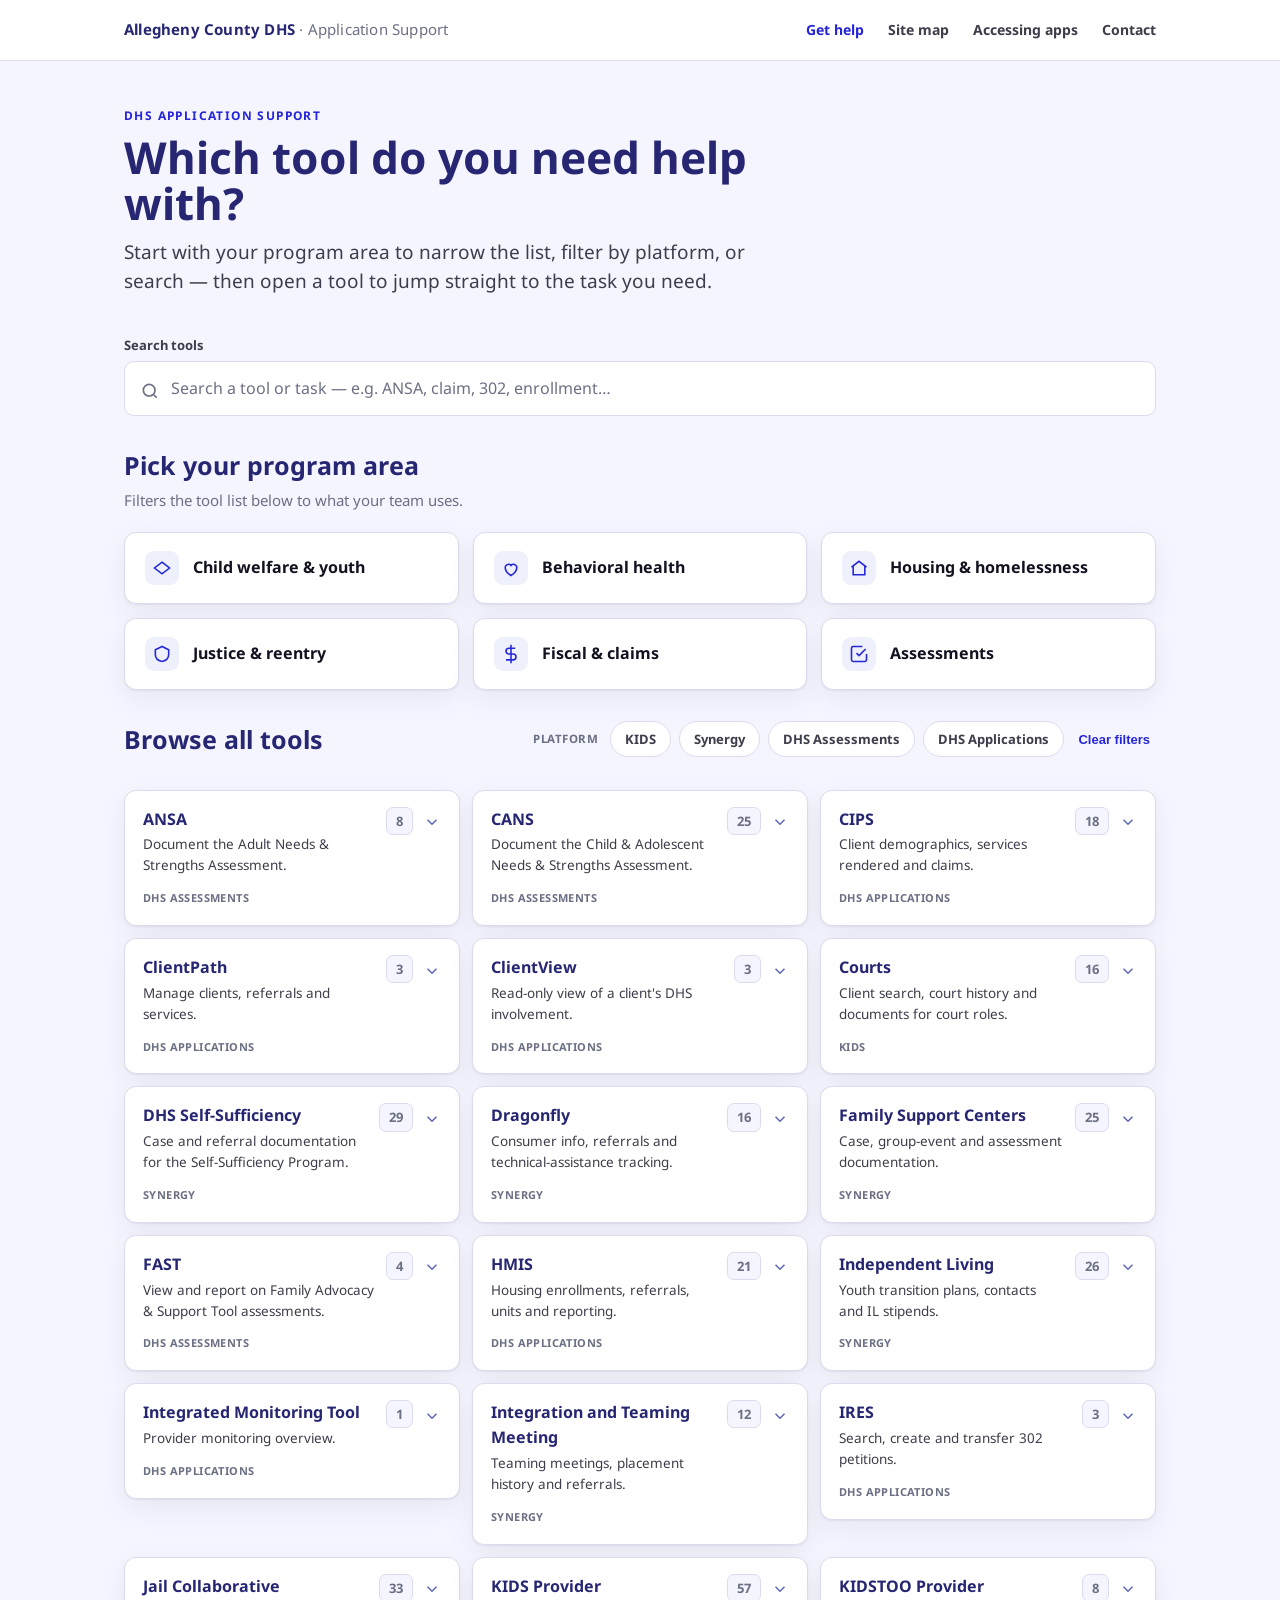
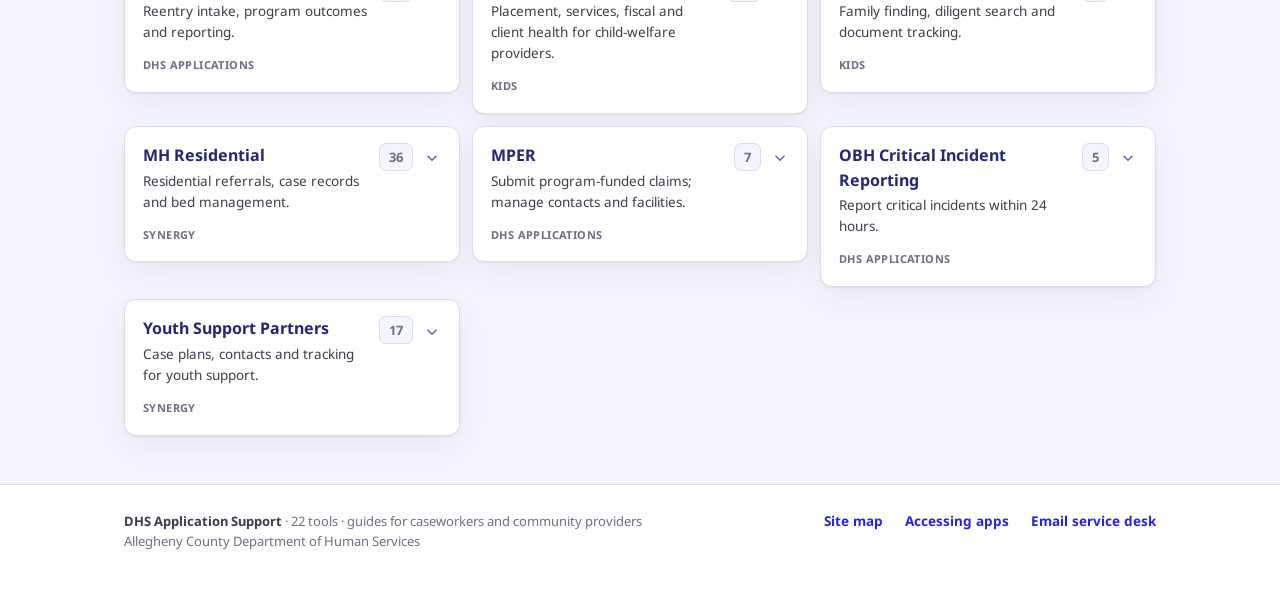
==== commit e7557e2f: "Add files via upload" ====
--- a/index.html
+++ b/index.html
@@ -6,45 +6,48 @@
 <style>
   html{scroll-behavior:smooth;}
   .hero{padding:46px 0 6px;} .hero h1{max-width:720px;}
-  .controls{position:sticky;top:60px;z-index:15;background:linear-gradient(var(--smoke) 78%,rgba(245,245,255,0));padding:14px 0 12px;}
-  .search{margin-bottom:12px;}
-  .filters{display:flex;align-items:center;gap:10px;flex-wrap:wrap;}
-  .filters .flab{font-size:11.5px;font-weight:700;text-transform:uppercase;letter-spacing:.5px;color:var(--stone);margin-right:2px;}
+  .search{margin:8px 0 30px;}
+  .block{margin:0 0 30px;}
+  .progs{display:grid;grid-template-columns:repeat(3,1fr);gap:14px;}
+  .prog{display:flex;align-items:center;gap:14px;background:var(--white);border:1.5px solid var(--ash);border-radius:var(--radius);box-shadow:var(--shadow);padding:18px 20px;font:inherit;font-size:16px;font-weight:700;color:var(--black);cursor:pointer;text-align:left;}
+  .prog .picon{width:34px;height:34px;border-radius:9px;background:#EEF0FB;display:flex;align-items:center;justify-content:center;flex:none;}
+  .prog .picon svg{width:20px;height:20px;color:var(--blue);}
+  .prog:hover{border-color:var(--light-blue);background:var(--smoke);}
+  .prog.active{border-color:var(--blue);box-shadow:0 0 0 3px rgba(38,38,217,.14);}
+  .prog.active .picon{background:var(--blue);} .prog.active .picon svg{color:#fff;}
+  .browsehead{display:flex;align-items:center;justify-content:space-between;gap:14px;flex-wrap:wrap;margin-bottom:16px;}
+  .browsehead h2{margin:0;}
+  .chips{display:flex;gap:8px;flex-wrap:wrap;align-items:center;}
   .chip{background:var(--white);border:1.5px solid var(--ash);border-radius:30px;padding:7px 14px;font:inherit;font-size:13px;font-weight:700;color:var(--slate);cursor:pointer;}
   .chip:hover{border-color:var(--blue);color:var(--dark-blue);}
   .chip.active{background:var(--dark-blue);color:#fff;border-color:var(--dark-blue);}
-  .areanav{display:flex;gap:8px;flex-wrap:wrap;margin:6px 0 30px;}
-  .areapill{background:var(--white);border:1px solid var(--ash);border-radius:30px;padding:7px 14px;font-size:13px;font-weight:700;color:var(--slate);box-shadow:var(--shadow);}
-  .areapill:hover{border-color:var(--blue);color:var(--dark-blue);text-decoration:none;}
-  .area{margin:0 0 34px;scroll-margin-top:150px;}
-  .areahead{display:flex;align-items:center;gap:14px;border-bottom:2px solid var(--ash);padding-bottom:12px;margin-bottom:16px;}
-  .aicon{width:42px;height:42px;border-radius:11px;background:#EEF0FB;display:flex;align-items:center;justify-content:center;flex:none;}
-  .aicon svg{width:22px;height:22px;color:var(--blue);}
-  .areahead h2{margin:0;font-size:22px;}
-  .acount{font-size:13px;color:var(--stone);font-weight:700;}
-  .toolgrid{display:grid;grid-template-columns:repeat(2,1fr);gap:12px;}
+  .clearx{font-size:13px;font-weight:700;color:var(--blue);background:none;border:none;cursor:pointer;padding:7px 6px;}
+  .filternote{font-size:13.5px;color:var(--stone);margin:0 0 14px;min-height:1px;}
+  .filternote b{color:var(--dark-blue);}
+  .toolgrid{display:grid;grid-template-columns:repeat(3,1fr);gap:12px;align-items:start;}
   details.tool{background:var(--white);border:1px solid var(--ash);border-radius:var(--radius);box-shadow:var(--shadow);overflow:hidden;}
   details.tool[open]{border-color:var(--light-blue);}
-  .thead{display:flex;align-items:center;gap:14px;padding:16px 18px;cursor:pointer;list-style:none;}
+  .thead{display:flex;align-items:flex-start;gap:12px;padding:16px 18px;cursor:pointer;list-style:none;}
   .thead::-webkit-details-marker{display:none;}
   .thead:hover{background:var(--smoke);}
   .tmain{flex:1;min-width:0;}
   .tname{display:block;font-weight:700;font-size:16px;color:var(--dark-blue);}
-  .tdesc{display:block;font-size:13.5px;color:var(--slate);margin-top:2px;}
-  .tright{display:flex;align-items:center;gap:12px;flex:none;}
-  .tcount{background:var(--smoke);border:1px solid var(--ash);border-radius:8px;padding:5px 9px;text-align:center;font-weight:700;color:var(--dark-blue);font-size:16px;line-height:1;}
-  .tcount small{display:block;font-size:9px;color:var(--stone);font-weight:700;letter-spacing:.4px;}
-  .chev{width:18px;height:18px;stroke:var(--light-blue);transition:transform .2s;}
+  .tdesc{display:block;font-size:13.5px;color:var(--slate);margin:3px 0 8px;}
+  .tfam{font-size:11px;font-weight:700;letter-spacing:.4px;text-transform:uppercase;color:var(--stone);}
+  .tright{display:flex;align-items:center;gap:10px;flex:none;}
+  .tcount{background:var(--smoke);border:1px solid var(--ash);border-radius:7px;padding:3px 9px;font-weight:700;color:var(--stone);font-size:13px;}
+  .chev{width:18px;height:18px;stroke:var(--light-blue);transition:transform .2s;margin-top:3px;}
   details.tool[open] .chev{transform:rotate(180deg);}
-  .topen{padding:4px 18px 18px;border-top:1px solid var(--smoke);}
-  .topen .btn.primary{display:inline-block;margin:14px 0 14px;}
-  .jump .jlab{display:block;font-size:11.5px;font-weight:700;text-transform:uppercase;letter-spacing:.5px;color:var(--stone);margin-bottom:8px;}
+  .topen{padding:2px 18px 18px;border-top:1px solid var(--smoke);}
+  .topen .btn.primary{display:inline-block;margin:14px 0;}
+  .jump .jlab{display:block;font-size:11px;font-weight:700;text-transform:uppercase;letter-spacing:.5px;color:var(--stone);margin-bottom:8px;}
   .jlinks{display:flex;flex-wrap:wrap;gap:8px;}
-  .jlinks a{background:var(--smoke);border:1px solid var(--ash);border-radius:8px;padding:8px 12px;font-size:13.5px;font-weight:500;color:var(--slate);}
+  .jlinks a{background:var(--smoke);border:1px solid var(--ash);border-radius:8px;padding:8px 12px;font-size:13px;font-weight:500;color:var(--slate);}
   .jlinks a:hover{border-color:var(--blue);color:var(--dark-blue);background:var(--white);text-decoration:none;}
-  .tool.hide{display:none;} .area.hide{display:none;}
-  .nores{display:none;color:var(--stone);font-size:15px;padding:24px 0;}
-  @media (max-width:760px){.toolgrid{grid-template-columns:1fr;} .hero h1{font-size:34px;} .controls{top:56px;}}
+  .tool.hide{display:none;}
+  .nores{display:none;color:var(--stone);font-size:15px;padding:22px 0;}
+  @media (max-width:820px){.progs{grid-template-columns:repeat(2,1fr);} .toolgrid{grid-template-columns:repeat(2,1fr);}}
+  @media (max-width:620px){.progs,.toolgrid{grid-template-columns:1fr;} .hero h1{font-size:34px;}}
 </style></head>
 <body>
 <div class="topbar"><div class="wrap">
@@ -56,304 +59,240 @@
   <section class="hero">
     <p class="eyebrow">DHS Application Support</p>
     <h1>Which tool do you need help with?</h1>
-    <p class="lede">Find step-by-step guides for the DHS software you use. Jump to your program area, filter by platform, or search — then open a tool to go straight to the task you need.</p>
+    <p class="lede">Start with your program area to narrow the list, filter by platform, or search — then open a tool to jump straight to the task you need.</p>
   </section>
 
-  <div class="controls">
-    <div class="search">
-      <label for="q" class="sr">Search tools</label>
-      <svg viewBox="0 0 24 24" fill="none" stroke-width="2"><circle cx="11" cy="11" r="7"/><path d="m20 20-3.5-3.5"/></svg>
-      <input id="q" type="search" placeholder="Search a tool or task — e.g. ANSA, claim, 302, enrollment…">
+  <div class="search">
+    <label for="q" class="sr">Search tools</label>
+    <svg viewBox="0 0 24 24" fill="none" stroke-width="2"><circle cx="11" cy="11" r="7"/><path d="m20 20-3.5-3.5"/></svg>
+    <input id="q" type="search" placeholder="Search a tool or task — e.g. ANSA, claim, 302, enrollment…">
+  </div>
+
+  <section class="block">
+    <h2>Pick your program area</h2>
+    <p class="sub">Filters the tool list below to what your team uses.</p>
+    <div class="progs"><button class="prog" data-prog="Child welfare &amp; youth">
+      <span class="picon"><svg viewBox="0 0 24 24" fill="none" stroke="currentColor" stroke-width="1.9"><path d="M12 5 21 12 12 19 3 12Z"/></svg></span>
+      <span class="plabel">Child welfare &amp; youth</span></button><button class="prog" data-prog="Behavioral health">
+      <span class="picon"><svg viewBox="0 0 24 24" fill="none" stroke="currentColor" stroke-width="1.9"><path d="M12 21s-7-4.3-7-10a4 4 0 0 1 7-2 4 4 0 0 1 7 2c0 5.7-7 10-7 10Z"/></svg></span>
+      <span class="plabel">Behavioral health</span></button><button class="prog" data-prog="Housing &amp; homelessness">
+      <span class="picon"><svg viewBox="0 0 24 24" fill="none" stroke="currentColor" stroke-width="1.9"><path d="M3 11 12 4l9 7M5 10v10h14V10"/></svg></span>
+      <span class="plabel">Housing &amp; homelessness</span></button><button class="prog" data-prog="Justice &amp; reentry">
+      <span class="picon"><svg viewBox="0 0 24 24" fill="none" stroke="currentColor" stroke-width="1.9"><path d="M12 3 4 7v6c0 4 3.4 7 8 8 4.6-1 8-4 8-8V7Z"/></svg></span>
+      <span class="plabel">Justice &amp; reentry</span></button><button class="prog" data-prog="Fiscal &amp; claims">
+      <span class="picon"><svg viewBox="0 0 24 24" fill="none" stroke="currentColor" stroke-width="1.9"><path d="M12 1v22M17 5H9.5a3.5 3.5 0 0 0 0 7h5a3.5 3.5 0 0 1 0 7H6"/></svg></span>
+      <span class="plabel">Fiscal &amp; claims</span></button><button class="prog" data-prog="Assessments">
+      <span class="picon"><svg viewBox="0 0 24 24" fill="none" stroke="currentColor" stroke-width="1.9"><path d="M9 11l3 3 8-8M21 12v7a2 2 0 0 1-2 2H5a2 2 0 0 1-2-2V5a2 2 0 0 1 2-2h11"/></svg></span>
+      <span class="plabel">Assessments</span></button></div>
+  </section>
+
+  <section class="block">
+    <div class="browsehead">
+      <h2>Browse all tools</h2>
+      <div class="chips"><span class="sub" style="margin:0 4px 0 0;font-weight:700;text-transform:uppercase;letter-spacing:.5px;font-size:11.5px">Platform</span><button class="chip" data-family="KIDS">KIDS</button><button class="chip" data-family="Synergy">Synergy</button><button class="chip" data-family="DHS Assessments">DHS Assessments</button><button class="chip" data-family="DHS Applications">DHS Applications</button><button class="clearx" id="clear">Clear filters</button></div>
     </div>
-    <div class="filters"><span class="flab">Platform</span><button class="chip active" data-family="all">All platforms</button><button class="chip" data-family="KIDS">KIDS</button><button class="chip" data-family="Synergy">Synergy</button><button class="chip" data-family="DHS Assessments">DHS Assessments</button><button class="chip" data-family="DHS Applications">DHS Applications</button></div>
-  </div>
-
-  <nav class="areanav" aria-label="Program areas"><a class="areapill" href="#cw">Child welfare &amp; youth</a><a class="areapill" href="#bh">Behavioral health</a><a class="areapill" href="#as">Assessments</a><a class="areapill" href="#ho">Housing &amp; homelessness</a><a class="areapill" href="#jr">Justice &amp; reentry</a><a class="areapill" href="#fi">Fiscal &amp; claims</a><a class="areapill" href="#ss">Self-sufficiency &amp; family support</a><a class="areapill" href="#xp">Cross-program &amp; client records</a></nav>
-
-  <section class="area" id="cw" data-area="Child welfare &amp; youth">
-      <div class="areahead">
-        <span class="aicon"><svg viewBox="0 0 24 24" fill="none" stroke="currentColor" stroke-width="1.8"><path d="M12 2 2 7l10 5 10-5-10-5ZM6 10v5c0 1.7 2.7 3 6 3s6-1.3 6-3v-5"/></svg></span>
-        <div><h2>Child welfare &amp; youth</h2><span class="acount">7 tools · 161 guides</span></div>
-      </div>
-      <div class="toolgrid"><details class="tool" data-family="KIDS" data-text="kids provider placement, services, fiscal and client health for child-welfare providers. kids reference, faqs &amp; training referrals &amp; placement case &amp; service documentation plans &amp; meetings fiscal, claims &amp; invoicing supervisor &amp; approvals reports &amp; history">
-      <summary class="thead">
-        <span class="tmain"><span class="tname">KIDS Provider</span><span class="tdesc">Placement, services, fiscal and client health for child-welfare providers.</span></span>
-        <span class="tright"><span class="tcount">57<small>guides</small></span><svg class="chev" viewBox="0 0 24 24" fill="none" stroke-width="2"><path d="m6 9 6 6 6-6"/></svg></span>
+    <p class="filternote" id="fnote"></p>
+    <div class="toolgrid" id="grid"><details class="tool" data-family="DHS Assessments" data-progs="Behavioral health|Assessments" data-text="ansa document the adult needs &amp; strengths assessment. dhs assessments document an assessment find &amp; register a client">
+      <summary class="thead">
+        <span class="tmain"><span class="tname">ANSA</span><span class="tdesc">Document the Adult Needs &amp; Strengths Assessment.</span><span class="tfam">DHS Assessments</span></span>
+        <span class="tright"><span class="tcount">8</span><svg class="chev" viewBox="0 0 24 24" fill="none" stroke-width="2"><path d="m6 9 6 6 6-6"/></svg></span>
+      </summary>
+      <div class="topen">
+        <a class="btn primary" href="ansa-landing.html">Open ANSA guides →</a>
+        <div class="jump"><span class="jlab">Jump to a task on the ANSA page</span><div class="jlinks"><a href="ansa-landing.html#get-started">Get started</a><a href="ansa-landing.html#find-register">Find &amp; register a client</a><a href="ansa-landing.html#document-assessment">Document an assessment</a><a href="ansa-landing.html#reports">Reports &amp; history</a></div></div>
+      </div>
+    </details><details class="tool" data-family="DHS Assessments" data-progs="Behavioral health|Assessments" data-text="cans document the child &amp; adolescent needs &amp; strengths assessment. dhs assessments getting access &amp; signing in document an assessment referrals &amp; placement supervisor &amp; approvals reports &amp; history find &amp; register a client">
+      <summary class="thead">
+        <span class="tmain"><span class="tname">CANS</span><span class="tdesc">Document the Child &amp; Adolescent Needs &amp; Strengths Assessment.</span><span class="tfam">DHS Assessments</span></span>
+        <span class="tright"><span class="tcount">25</span><svg class="chev" viewBox="0 0 24 24" fill="none" stroke-width="2"><path d="m6 9 6 6 6-6"/></svg></span>
+      </summary>
+      <div class="topen">
+        <a class="btn primary" href="https://dhsapplicationsupport.alleghenycounty.us/application/cans/">Open CANS guides →</a>
+        <div class="jump"><span class="jlab">Jump to a task on the CANS page</span><div class="jlinks"><a href="https://dhsapplicationsupport.alleghenycounty.us/application/cans/">Getting access &amp; signing in</a><a href="https://dhsapplicationsupport.alleghenycounty.us/application/cans/">Document an assessment</a><a href="https://dhsapplicationsupport.alleghenycounty.us/application/cans/">Referrals &amp; placement</a><a href="https://dhsapplicationsupport.alleghenycounty.us/application/cans/">Supervisor &amp; approvals</a><a href="https://dhsapplicationsupport.alleghenycounty.us/application/cans/">Reports &amp; history</a><a href="https://dhsapplicationsupport.alleghenycounty.us/application/cans/">Find &amp; register a client</a></div></div>
+      </div>
+    </details><details class="tool" data-family="DHS Applications" data-progs="Fiscal &amp; claims" data-text="cips client demographics, services rendered and claims. dhs applications case &amp; service documentation fiscal, claims &amp; invoicing find &amp; register a client document an assessment">
+      <summary class="thead">
+        <span class="tmain"><span class="tname">CIPS</span><span class="tdesc">Client demographics, services rendered and claims.</span><span class="tfam">DHS Applications</span></span>
+        <span class="tright"><span class="tcount">18</span><svg class="chev" viewBox="0 0 24 24" fill="none" stroke-width="2"><path d="m6 9 6 6 6-6"/></svg></span>
+      </summary>
+      <div class="topen">
+        <a class="btn primary" href="https://dhsapplicationsupport.alleghenycounty.us/application/cips/">Open CIPS guides →</a>
+        <div class="jump"><span class="jlab">Jump to a task on the CIPS page</span><div class="jlinks"><a href="https://dhsapplicationsupport.alleghenycounty.us/application/cips/">Case &amp; service documentation</a><a href="https://dhsapplicationsupport.alleghenycounty.us/application/cips/">Fiscal, claims &amp; invoicing</a><a href="https://dhsapplicationsupport.alleghenycounty.us/application/cips/">Find &amp; register a client</a><a href="https://dhsapplicationsupport.alleghenycounty.us/application/cips/">Document an assessment</a></div></div>
+      </div>
+    </details><details class="tool" data-family="DHS Applications" data-progs="" data-text="clientpath manage clients, referrals and services. dhs applications case &amp; service documentation referrals &amp; placement">
+      <summary class="thead">
+        <span class="tmain"><span class="tname">ClientPath</span><span class="tdesc">Manage clients, referrals and services.</span><span class="tfam">DHS Applications</span></span>
+        <span class="tright"><span class="tcount">3</span><svg class="chev" viewBox="0 0 24 24" fill="none" stroke-width="2"><path d="m6 9 6 6 6-6"/></svg></span>
+      </summary>
+      <div class="topen">
+        <a class="btn primary" href="https://dhsapplicationsupport.alleghenycounty.us/application/clientpath/">Open ClientPath guides →</a>
+        <div class="jump"><span class="jlab">Jump to a task on the ClientPath page</span><div class="jlinks"><a href="https://dhsapplicationsupport.alleghenycounty.us/application/clientpath/">Case &amp; service documentation</a><a href="https://dhsapplicationsupport.alleghenycounty.us/application/clientpath/">Referrals &amp; placement</a></div></div>
+      </div>
+    </details><details class="tool" data-family="DHS Applications" data-progs="" data-text="clientview read-only view of a client&#x27;s dhs involvement. dhs applications reference, faqs &amp; training">
+      <summary class="thead">
+        <span class="tmain"><span class="tname">ClientView</span><span class="tdesc">Read-only view of a client&#x27;s DHS involvement.</span><span class="tfam">DHS Applications</span></span>
+        <span class="tright"><span class="tcount">3</span><svg class="chev" viewBox="0 0 24 24" fill="none" stroke-width="2"><path d="m6 9 6 6 6-6"/></svg></span>
+      </summary>
+      <div class="topen">
+        <a class="btn primary" href="https://dhsapplicationsupport.alleghenycounty.us/application/clientview/">Open ClientView guides →</a>
+        <div class="jump"><span class="jlab">Jump to a task on the ClientView page</span><div class="jlinks"><a href="https://dhsapplicationsupport.alleghenycounty.us/application/clientview/">Reference, FAQs &amp; training</a></div></div>
+      </div>
+    </details><details class="tool" data-family="KIDS" data-progs="Child welfare &amp; youth" data-text="courts client search, court history and documents for court roles. kids case &amp; service documentation find &amp; register a client reports &amp; history">
+      <summary class="thead">
+        <span class="tmain"><span class="tname">Courts</span><span class="tdesc">Client search, court history and documents for court roles.</span><span class="tfam">KIDS</span></span>
+        <span class="tright"><span class="tcount">16</span><svg class="chev" viewBox="0 0 24 24" fill="none" stroke-width="2"><path d="m6 9 6 6 6-6"/></svg></span>
+      </summary>
+      <div class="topen">
+        <a class="btn primary" href="https://dhsapplicationsupport.alleghenycounty.us/application/courts/">Open Courts guides →</a>
+        <div class="jump"><span class="jlab">Jump to a task on the Courts page</span><div class="jlinks"><a href="https://dhsapplicationsupport.alleghenycounty.us/application/courts/">Case &amp; service documentation</a><a href="https://dhsapplicationsupport.alleghenycounty.us/application/courts/">Find &amp; register a client</a><a href="https://dhsapplicationsupport.alleghenycounty.us/application/courts/">Reports &amp; history</a></div></div>
+      </div>
+    </details><details class="tool" data-family="Synergy" data-progs="" data-text="dhs self-sufficiency case and referral documentation for the self-sufficiency program. synergy case &amp; service documentation reference, faqs &amp; training enrollment &amp; households document an assessment referrals &amp; placement supervisor &amp; approvals">
+      <summary class="thead">
+        <span class="tmain"><span class="tname">DHS Self-Sufficiency</span><span class="tdesc">Case and referral documentation for the Self-Sufficiency Program.</span><span class="tfam">Synergy</span></span>
+        <span class="tright"><span class="tcount">29</span><svg class="chev" viewBox="0 0 24 24" fill="none" stroke-width="2"><path d="m6 9 6 6 6-6"/></svg></span>
+      </summary>
+      <div class="topen">
+        <a class="btn primary" href="https://dhsapplicationsupport.alleghenycounty.us/application/dhs-self-sufficiency/">Open DHS Self-Sufficiency guides →</a>
+        <div class="jump"><span class="jlab">Jump to a task on the DHS Self-Sufficiency page</span><div class="jlinks"><a href="https://dhsapplicationsupport.alleghenycounty.us/application/dhs-self-sufficiency/">Case &amp; service documentation</a><a href="https://dhsapplicationsupport.alleghenycounty.us/application/dhs-self-sufficiency/">Reference, FAQs &amp; training</a><a href="https://dhsapplicationsupport.alleghenycounty.us/application/dhs-self-sufficiency/">Enrollment &amp; households</a><a href="https://dhsapplicationsupport.alleghenycounty.us/application/dhs-self-sufficiency/">Document an assessment</a><a href="https://dhsapplicationsupport.alleghenycounty.us/application/dhs-self-sufficiency/">Referrals &amp; placement</a><a href="https://dhsapplicationsupport.alleghenycounty.us/application/dhs-self-sufficiency/">Supervisor &amp; approvals</a></div></div>
+      </div>
+    </details><details class="tool" data-family="Synergy" data-progs="Behavioral health" data-text="dragonfly consumer info, referrals and technical-assistance tracking. synergy case &amp; service documentation referrals &amp; placement plans &amp; meetings">
+      <summary class="thead">
+        <span class="tmain"><span class="tname">Dragonfly</span><span class="tdesc">Consumer info, referrals and technical-assistance tracking.</span><span class="tfam">Synergy</span></span>
+        <span class="tright"><span class="tcount">16</span><svg class="chev" viewBox="0 0 24 24" fill="none" stroke-width="2"><path d="m6 9 6 6 6-6"/></svg></span>
+      </summary>
+      <div class="topen">
+        <a class="btn primary" href="https://dhsapplicationsupport.alleghenycounty.us/application/dragonfly/">Open Dragonfly guides →</a>
+        <div class="jump"><span class="jlab">Jump to a task on the Dragonfly page</span><div class="jlinks"><a href="https://dhsapplicationsupport.alleghenycounty.us/application/dragonfly/">Case &amp; service documentation</a><a href="https://dhsapplicationsupport.alleghenycounty.us/application/dragonfly/">Referrals &amp; placement</a><a href="https://dhsapplicationsupport.alleghenycounty.us/application/dragonfly/">Plans &amp; meetings</a></div></div>
+      </div>
+    </details><details class="tool" data-family="Synergy" data-progs="Child welfare &amp; youth" data-text="family support centers case, group-event and assessment documentation. synergy case &amp; service documentation plans &amp; meetings enrollment &amp; households document an assessment supervisor &amp; approvals reports &amp; history admin &amp; configuration fiscal, claims &amp; invoicing">
+      <summary class="thead">
+        <span class="tmain"><span class="tname">Family Support Centers</span><span class="tdesc">Case, group-event and assessment documentation.</span><span class="tfam">Synergy</span></span>
+        <span class="tright"><span class="tcount">25</span><svg class="chev" viewBox="0 0 24 24" fill="none" stroke-width="2"><path d="m6 9 6 6 6-6"/></svg></span>
+      </summary>
+      <div class="topen">
+        <a class="btn primary" href="https://dhsapplicationsupport.alleghenycounty.us/application/family-support-centers/">Open Family Support Centers guides →</a>
+        <div class="jump"><span class="jlab">Jump to a task on the Family Support Centers page</span><div class="jlinks"><a href="https://dhsapplicationsupport.alleghenycounty.us/application/family-support-centers/">Case &amp; service documentation</a><a href="https://dhsapplicationsupport.alleghenycounty.us/application/family-support-centers/">Plans &amp; meetings</a><a href="https://dhsapplicationsupport.alleghenycounty.us/application/family-support-centers/">Enrollment &amp; households</a><a href="https://dhsapplicationsupport.alleghenycounty.us/application/family-support-centers/">Document an assessment</a><a href="https://dhsapplicationsupport.alleghenycounty.us/application/family-support-centers/">Supervisor &amp; approvals</a><a href="https://dhsapplicationsupport.alleghenycounty.us/application/family-support-centers/">Reports &amp; history</a></div></div>
+      </div>
+    </details><details class="tool" data-family="DHS Assessments" data-progs="Assessments" data-text="fast view and report on family advocacy &amp; support tool assessments. dhs assessments getting access &amp; signing in document an assessment reports &amp; history">
+      <summary class="thead">
+        <span class="tmain"><span class="tname">FAST</span><span class="tdesc">View and report on Family Advocacy &amp; Support Tool assessments.</span><span class="tfam">DHS Assessments</span></span>
+        <span class="tright"><span class="tcount">4</span><svg class="chev" viewBox="0 0 24 24" fill="none" stroke-width="2"><path d="m6 9 6 6 6-6"/></svg></span>
+      </summary>
+      <div class="topen">
+        <a class="btn primary" href="https://dhsapplicationsupport.alleghenycounty.us/application/fast/">Open FAST guides →</a>
+        <div class="jump"><span class="jlab">Jump to a task on the FAST page</span><div class="jlinks"><a href="https://dhsapplicationsupport.alleghenycounty.us/application/fast/">Getting access &amp; signing in</a><a href="https://dhsapplicationsupport.alleghenycounty.us/application/fast/">Document an assessment</a><a href="https://dhsapplicationsupport.alleghenycounty.us/application/fast/">Reports &amp; history</a></div></div>
+      </div>
+    </details><details class="tool" data-family="DHS Applications" data-progs="Housing &amp; homelessness" data-text="hmis housing enrollments, referrals, units and reporting. dhs applications referrals &amp; placement document an assessment enrollment &amp; households case &amp; service documentation reference, faqs &amp; training fiscal, claims &amp; invoicing reports &amp; history find &amp; register a client">
+      <summary class="thead">
+        <span class="tmain"><span class="tname">HMIS</span><span class="tdesc">Housing enrollments, referrals, units and reporting.</span><span class="tfam">DHS Applications</span></span>
+        <span class="tright"><span class="tcount">21</span><svg class="chev" viewBox="0 0 24 24" fill="none" stroke-width="2"><path d="m6 9 6 6 6-6"/></svg></span>
+      </summary>
+      <div class="topen">
+        <a class="btn primary" href="https://dhsapplicationsupport.alleghenycounty.us/application/hmis/">Open HMIS guides →</a>
+        <div class="jump"><span class="jlab">Jump to a task on the HMIS page</span><div class="jlinks"><a href="https://dhsapplicationsupport.alleghenycounty.us/application/hmis/">Referrals &amp; placement</a><a href="https://dhsapplicationsupport.alleghenycounty.us/application/hmis/">Document an assessment</a><a href="https://dhsapplicationsupport.alleghenycounty.us/application/hmis/">Enrollment &amp; households</a><a href="https://dhsapplicationsupport.alleghenycounty.us/application/hmis/">Case &amp; service documentation</a><a href="https://dhsapplicationsupport.alleghenycounty.us/application/hmis/">Reference, FAQs &amp; training</a><a href="https://dhsapplicationsupport.alleghenycounty.us/application/hmis/">Fiscal, claims &amp; invoicing</a></div></div>
+      </div>
+    </details><details class="tool" data-family="Synergy" data-progs="Child welfare &amp; youth" data-text="independent living youth transition plans, contacts and il stipends. synergy case &amp; service documentation plans &amp; meetings reports &amp; history referrals &amp; placement admin &amp; configuration supervisor &amp; approvals">
+      <summary class="thead">
+        <span class="tmain"><span class="tname">Independent Living</span><span class="tdesc">Youth transition plans, contacts and IL stipends.</span><span class="tfam">Synergy</span></span>
+        <span class="tright"><span class="tcount">26</span><svg class="chev" viewBox="0 0 24 24" fill="none" stroke-width="2"><path d="m6 9 6 6 6-6"/></svg></span>
+      </summary>
+      <div class="topen">
+        <a class="btn primary" href="https://dhsapplicationsupport.alleghenycounty.us/application/independent-living/">Open Independent Living guides →</a>
+        <div class="jump"><span class="jlab">Jump to a task on the Independent Living page</span><div class="jlinks"><a href="https://dhsapplicationsupport.alleghenycounty.us/application/independent-living/">Case &amp; service documentation</a><a href="https://dhsapplicationsupport.alleghenycounty.us/application/independent-living/">Plans &amp; meetings</a><a href="https://dhsapplicationsupport.alleghenycounty.us/application/independent-living/">Reports &amp; history</a><a href="https://dhsapplicationsupport.alleghenycounty.us/application/independent-living/">Referrals &amp; placement</a><a href="https://dhsapplicationsupport.alleghenycounty.us/application/independent-living/">Admin &amp; configuration</a><a href="https://dhsapplicationsupport.alleghenycounty.us/application/independent-living/">Supervisor &amp; approvals</a></div></div>
+      </div>
+    </details><details class="tool" data-family="DHS Applications" data-progs="" data-text="integrated monitoring tool provider monitoring overview. dhs applications reference, faqs &amp; training">
+      <summary class="thead">
+        <span class="tmain"><span class="tname">Integrated Monitoring Tool</span><span class="tdesc">Provider monitoring overview.</span><span class="tfam">DHS Applications</span></span>
+        <span class="tright"><span class="tcount">1</span><svg class="chev" viewBox="0 0 24 24" fill="none" stroke-width="2"><path d="m6 9 6 6 6-6"/></svg></span>
+      </summary>
+      <div class="topen">
+        <a class="btn primary" href="https://dhsapplicationsupport.alleghenycounty.us/application/integrated-monitoring-tool/">Open Integrated Monitoring Tool guides →</a>
+        <div class="jump"><span class="jlab">Jump to a task on the Integrated Monitoring Tool page</span><div class="jlinks"><a href="https://dhsapplicationsupport.alleghenycounty.us/application/integrated-monitoring-tool/">Reference, FAQs &amp; training</a></div></div>
+      </div>
+    </details><details class="tool" data-family="Synergy" data-progs="Child welfare &amp; youth" data-text="integration and teaming meeting teaming meetings, placement history and referrals. synergy case &amp; service documentation reports &amp; history plans &amp; meetings referrals &amp; placement document an assessment admin &amp; configuration">
+      <summary class="thead">
+        <span class="tmain"><span class="tname">Integration and Teaming Meeting</span><span class="tdesc">Teaming meetings, placement history and referrals.</span><span class="tfam">Synergy</span></span>
+        <span class="tright"><span class="tcount">12</span><svg class="chev" viewBox="0 0 24 24" fill="none" stroke-width="2"><path d="m6 9 6 6 6-6"/></svg></span>
+      </summary>
+      <div class="topen">
+        <a class="btn primary" href="https://dhsapplicationsupport.alleghenycounty.us/application/integration-and-teaming-meeting/">Open Integration and Teaming Meeting guides →</a>
+        <div class="jump"><span class="jlab">Jump to a task on the Integration and Teaming Meeting page</span><div class="jlinks"><a href="https://dhsapplicationsupport.alleghenycounty.us/application/integration-and-teaming-meeting/">Case &amp; service documentation</a><a href="https://dhsapplicationsupport.alleghenycounty.us/application/integration-and-teaming-meeting/">Reports &amp; history</a><a href="https://dhsapplicationsupport.alleghenycounty.us/application/integration-and-teaming-meeting/">Plans &amp; meetings</a><a href="https://dhsapplicationsupport.alleghenycounty.us/application/integration-and-teaming-meeting/">Referrals &amp; placement</a><a href="https://dhsapplicationsupport.alleghenycounty.us/application/integration-and-teaming-meeting/">Document an assessment</a><a href="https://dhsapplicationsupport.alleghenycounty.us/application/integration-and-teaming-meeting/">Admin &amp; configuration</a></div></div>
+      </div>
+    </details><details class="tool" data-family="DHS Applications" data-progs="Behavioral health" data-text="ires search, create and transfer 302 petitions. dhs applications 302 petitions">
+      <summary class="thead">
+        <span class="tmain"><span class="tname">IRES</span><span class="tdesc">Search, create and transfer 302 petitions.</span><span class="tfam">DHS Applications</span></span>
+        <span class="tright"><span class="tcount">3</span><svg class="chev" viewBox="0 0 24 24" fill="none" stroke-width="2"><path d="m6 9 6 6 6-6"/></svg></span>
+      </summary>
+      <div class="topen">
+        <a class="btn primary" href="https://dhsapplicationsupport.alleghenycounty.us/application/ires/">Open IRES guides →</a>
+        <div class="jump"><span class="jlab">Jump to a task on the IRES page</span><div class="jlinks"><a href="https://dhsapplicationsupport.alleghenycounty.us/application/ires/">302 petitions</a></div></div>
+      </div>
+    </details><details class="tool" data-family="DHS Applications" data-progs="Justice &amp; reentry" data-text="jail collaborative reentry intake, program outcomes and reporting. dhs applications case &amp; service documentation reference, faqs &amp; training reports &amp; history program outcomes enrollment &amp; households">
+      <summary class="thead">
+        <span class="tmain"><span class="tname">Jail Collaborative</span><span class="tdesc">Reentry intake, program outcomes and reporting.</span><span class="tfam">DHS Applications</span></span>
+        <span class="tright"><span class="tcount">33</span><svg class="chev" viewBox="0 0 24 24" fill="none" stroke-width="2"><path d="m6 9 6 6 6-6"/></svg></span>
+      </summary>
+      <div class="topen">
+        <a class="btn primary" href="https://dhsapplicationsupport.alleghenycounty.us/application/jail-collaborative/">Open Jail Collaborative guides →</a>
+        <div class="jump"><span class="jlab">Jump to a task on the Jail Collaborative page</span><div class="jlinks"><a href="https://dhsapplicationsupport.alleghenycounty.us/application/jail-collaborative/">Case &amp; service documentation</a><a href="https://dhsapplicationsupport.alleghenycounty.us/application/jail-collaborative/">Reference, FAQs &amp; training</a><a href="https://dhsapplicationsupport.alleghenycounty.us/application/jail-collaborative/">Reports &amp; history</a><a href="https://dhsapplicationsupport.alleghenycounty.us/application/jail-collaborative/">Program outcomes</a><a href="https://dhsapplicationsupport.alleghenycounty.us/application/jail-collaborative/">Enrollment &amp; households</a></div></div>
+      </div>
+    </details><details class="tool" data-family="KIDS" data-progs="Child welfare &amp; youth" data-text="kids provider placement, services, fiscal and client health for child-welfare providers. kids reference, faqs &amp; training referrals &amp; placement case &amp; service documentation plans &amp; meetings fiscal, claims &amp; invoicing supervisor &amp; approvals reports &amp; history">
+      <summary class="thead">
+        <span class="tmain"><span class="tname">KIDS Provider</span><span class="tdesc">Placement, services, fiscal and client health for child-welfare providers.</span><span class="tfam">KIDS</span></span>
+        <span class="tright"><span class="tcount">57</span><svg class="chev" viewBox="0 0 24 24" fill="none" stroke-width="2"><path d="m6 9 6 6 6-6"/></svg></span>
       </summary>
       <div class="topen">
         <a class="btn primary" href="https://dhsapplicationsupport.alleghenycounty.us/application/kids-provider/">Open KIDS Provider guides →</a>
         <div class="jump"><span class="jlab">Jump to a task on the KIDS Provider page</span><div class="jlinks"><a href="https://dhsapplicationsupport.alleghenycounty.us/application/kids-provider/">Reference, FAQs &amp; training</a><a href="https://dhsapplicationsupport.alleghenycounty.us/application/kids-provider/">Referrals &amp; placement</a><a href="https://dhsapplicationsupport.alleghenycounty.us/application/kids-provider/">Case &amp; service documentation</a><a href="https://dhsapplicationsupport.alleghenycounty.us/application/kids-provider/">Plans &amp; meetings</a><a href="https://dhsapplicationsupport.alleghenycounty.us/application/kids-provider/">Fiscal, claims &amp; invoicing</a><a href="https://dhsapplicationsupport.alleghenycounty.us/application/kids-provider/">Supervisor &amp; approvals</a></div></div>
       </div>
-    </details><details class="tool" data-family="KIDS" data-text="kidstoo provider family finding, diligent search and document tracking. kids case &amp; service documentation">
-      <summary class="thead">
-        <span class="tmain"><span class="tname">KIDSTOO Provider</span><span class="tdesc">Family finding, diligent search and document tracking.</span></span>
-        <span class="tright"><span class="tcount">8<small>guides</small></span><svg class="chev" viewBox="0 0 24 24" fill="none" stroke-width="2"><path d="m6 9 6 6 6-6"/></svg></span>
+    </details><details class="tool" data-family="KIDS" data-progs="Child welfare &amp; youth" data-text="kidstoo provider family finding, diligent search and document tracking. kids case &amp; service documentation">
+      <summary class="thead">
+        <span class="tmain"><span class="tname">KIDSTOO Provider</span><span class="tdesc">Family finding, diligent search and document tracking.</span><span class="tfam">KIDS</span></span>
+        <span class="tright"><span class="tcount">8</span><svg class="chev" viewBox="0 0 24 24" fill="none" stroke-width="2"><path d="m6 9 6 6 6-6"/></svg></span>
       </summary>
       <div class="topen">
         <a class="btn primary" href="https://dhsapplicationsupport.alleghenycounty.us/application/kidstoo-provider/">Open KIDSTOO Provider guides →</a>
         <div class="jump"><span class="jlab">Jump to a task on the KIDSTOO Provider page</span><div class="jlinks"><a href="https://dhsapplicationsupport.alleghenycounty.us/application/kidstoo-provider/">Case &amp; service documentation</a></div></div>
       </div>
-    </details><details class="tool" data-family="KIDS" data-text="courts client search, court history and documents for court roles. kids case &amp; service documentation find &amp; register a client reports &amp; history">
-      <summary class="thead">
-        <span class="tmain"><span class="tname">Courts</span><span class="tdesc">Client search, court history and documents for court roles.</span></span>
-        <span class="tright"><span class="tcount">16<small>guides</small></span><svg class="chev" viewBox="0 0 24 24" fill="none" stroke-width="2"><path d="m6 9 6 6 6-6"/></svg></span>
-      </summary>
-      <div class="topen">
-        <a class="btn primary" href="https://dhsapplicationsupport.alleghenycounty.us/application/courts/">Open Courts guides →</a>
-        <div class="jump"><span class="jlab">Jump to a task on the Courts page</span><div class="jlinks"><a href="https://dhsapplicationsupport.alleghenycounty.us/application/courts/">Case &amp; service documentation</a><a href="https://dhsapplicationsupport.alleghenycounty.us/application/courts/">Find &amp; register a client</a><a href="https://dhsapplicationsupport.alleghenycounty.us/application/courts/">Reports &amp; history</a></div></div>
-      </div>
-    </details><details class="tool" data-family="Synergy" data-text="independent living youth transition plans, contacts and il stipends. synergy case &amp; service documentation plans &amp; meetings reports &amp; history referrals &amp; placement admin &amp; configuration supervisor &amp; approvals">
-      <summary class="thead">
-        <span class="tmain"><span class="tname">Independent Living</span><span class="tdesc">Youth transition plans, contacts and IL stipends.</span></span>
-        <span class="tright"><span class="tcount">26<small>guides</small></span><svg class="chev" viewBox="0 0 24 24" fill="none" stroke-width="2"><path d="m6 9 6 6 6-6"/></svg></span>
-      </summary>
-      <div class="topen">
-        <a class="btn primary" href="https://dhsapplicationsupport.alleghenycounty.us/application/independent-living/">Open Independent Living guides →</a>
-        <div class="jump"><span class="jlab">Jump to a task on the Independent Living page</span><div class="jlinks"><a href="https://dhsapplicationsupport.alleghenycounty.us/application/independent-living/">Case &amp; service documentation</a><a href="https://dhsapplicationsupport.alleghenycounty.us/application/independent-living/">Plans &amp; meetings</a><a href="https://dhsapplicationsupport.alleghenycounty.us/application/independent-living/">Reports &amp; history</a><a href="https://dhsapplicationsupport.alleghenycounty.us/application/independent-living/">Referrals &amp; placement</a><a href="https://dhsapplicationsupport.alleghenycounty.us/application/independent-living/">Admin &amp; configuration</a><a href="https://dhsapplicationsupport.alleghenycounty.us/application/independent-living/">Supervisor &amp; approvals</a></div></div>
-      </div>
-    </details><details class="tool" data-family="Synergy" data-text="integration and teaming meeting teaming meetings, placement history and referrals. synergy case &amp; service documentation reports &amp; history plans &amp; meetings referrals &amp; placement document an assessment admin &amp; configuration">
-      <summary class="thead">
-        <span class="tmain"><span class="tname">Integration and Teaming Meeting</span><span class="tdesc">Teaming meetings, placement history and referrals.</span></span>
-        <span class="tright"><span class="tcount">12<small>guides</small></span><svg class="chev" viewBox="0 0 24 24" fill="none" stroke-width="2"><path d="m6 9 6 6 6-6"/></svg></span>
-      </summary>
-      <div class="topen">
-        <a class="btn primary" href="https://dhsapplicationsupport.alleghenycounty.us/application/integration-and-teaming-meeting/">Open Integration and Teaming Meeting guides →</a>
-        <div class="jump"><span class="jlab">Jump to a task on the Integration and Teaming Meeting page</span><div class="jlinks"><a href="https://dhsapplicationsupport.alleghenycounty.us/application/integration-and-teaming-meeting/">Case &amp; service documentation</a><a href="https://dhsapplicationsupport.alleghenycounty.us/application/integration-and-teaming-meeting/">Reports &amp; history</a><a href="https://dhsapplicationsupport.alleghenycounty.us/application/integration-and-teaming-meeting/">Plans &amp; meetings</a><a href="https://dhsapplicationsupport.alleghenycounty.us/application/integration-and-teaming-meeting/">Referrals &amp; placement</a><a href="https://dhsapplicationsupport.alleghenycounty.us/application/integration-and-teaming-meeting/">Document an assessment</a><a href="https://dhsapplicationsupport.alleghenycounty.us/application/integration-and-teaming-meeting/">Admin &amp; configuration</a></div></div>
-      </div>
-    </details><details class="tool" data-family="Synergy" data-text="youth support partners case plans, contacts and tracking for youth support. synergy case &amp; service documentation plans &amp; meetings enrollment &amp; households document an assessment supervisor &amp; approvals admin &amp; configuration">
-      <summary class="thead">
-        <span class="tmain"><span class="tname">Youth Support Partners</span><span class="tdesc">Case plans, contacts and tracking for youth support.</span></span>
-        <span class="tright"><span class="tcount">17<small>guides</small></span><svg class="chev" viewBox="0 0 24 24" fill="none" stroke-width="2"><path d="m6 9 6 6 6-6"/></svg></span>
+    </details><details class="tool" data-family="Synergy" data-progs="Behavioral health|Housing &amp; homelessness" data-text="mh residential residential referrals, case records and bed management. synergy referrals &amp; placement case &amp; service documentation reports &amp; history enrollment &amp; households admin &amp; configuration plans &amp; meetings">
+      <summary class="thead">
+        <span class="tmain"><span class="tname">MH Residential</span><span class="tdesc">Residential referrals, case records and bed management.</span><span class="tfam">Synergy</span></span>
+        <span class="tright"><span class="tcount">36</span><svg class="chev" viewBox="0 0 24 24" fill="none" stroke-width="2"><path d="m6 9 6 6 6-6"/></svg></span>
+      </summary>
+      <div class="topen">
+        <a class="btn primary" href="https://dhsapplicationsupport.alleghenycounty.us/application/mh-residential/">Open MH Residential guides →</a>
+        <div class="jump"><span class="jlab">Jump to a task on the MH Residential page</span><div class="jlinks"><a href="https://dhsapplicationsupport.alleghenycounty.us/application/mh-residential/">Referrals &amp; placement</a><a href="https://dhsapplicationsupport.alleghenycounty.us/application/mh-residential/">Case &amp; service documentation</a><a href="https://dhsapplicationsupport.alleghenycounty.us/application/mh-residential/">Reports &amp; history</a><a href="https://dhsapplicationsupport.alleghenycounty.us/application/mh-residential/">Enrollment &amp; households</a><a href="https://dhsapplicationsupport.alleghenycounty.us/application/mh-residential/">Admin &amp; configuration</a><a href="https://dhsapplicationsupport.alleghenycounty.us/application/mh-residential/">Plans &amp; meetings</a></div></div>
+      </div>
+    </details><details class="tool" data-family="DHS Applications" data-progs="Fiscal &amp; claims" data-text="mper submit program-funded claims; manage contacts and facilities. dhs applications fiscal, claims &amp; invoicing case &amp; service documentation">
+      <summary class="thead">
+        <span class="tmain"><span class="tname">MPER</span><span class="tdesc">Submit program-funded claims; manage contacts and facilities.</span><span class="tfam">DHS Applications</span></span>
+        <span class="tright"><span class="tcount">7</span><svg class="chev" viewBox="0 0 24 24" fill="none" stroke-width="2"><path d="m6 9 6 6 6-6"/></svg></span>
+      </summary>
+      <div class="topen">
+        <a class="btn primary" href="https://dhsapplicationsupport.alleghenycounty.us/application/mper/">Open MPER guides →</a>
+        <div class="jump"><span class="jlab">Jump to a task on the MPER page</span><div class="jlinks"><a href="https://dhsapplicationsupport.alleghenycounty.us/application/mper/">Fiscal, claims &amp; invoicing</a><a href="https://dhsapplicationsupport.alleghenycounty.us/application/mper/">Case &amp; service documentation</a></div></div>
+      </div>
+    </details><details class="tool" data-family="DHS Applications" data-progs="Behavioral health" data-text="obh critical incident reporting report critical incidents within 24 hours. dhs applications reports &amp; history reference, faqs &amp; training">
+      <summary class="thead">
+        <span class="tmain"><span class="tname">OBH Critical Incident Reporting</span><span class="tdesc">Report critical incidents within 24 hours.</span><span class="tfam">DHS Applications</span></span>
+        <span class="tright"><span class="tcount">5</span><svg class="chev" viewBox="0 0 24 24" fill="none" stroke-width="2"><path d="m6 9 6 6 6-6"/></svg></span>
+      </summary>
+      <div class="topen">
+        <a class="btn primary" href="https://dhsapplicationsupport.alleghenycounty.us/application/behavioral-health-critical-incident/">Open OBH Critical Incident Reporting guides →</a>
+        <div class="jump"><span class="jlab">Jump to a task on the OBH Critical Incident Reporting page</span><div class="jlinks"><a href="https://dhsapplicationsupport.alleghenycounty.us/application/behavioral-health-critical-incident/">Reports &amp; history</a><a href="https://dhsapplicationsupport.alleghenycounty.us/application/behavioral-health-critical-incident/">Reference, FAQs &amp; training</a></div></div>
+      </div>
+    </details><details class="tool" data-family="Synergy" data-progs="Child welfare &amp; youth" data-text="youth support partners case plans, contacts and tracking for youth support. synergy case &amp; service documentation plans &amp; meetings enrollment &amp; households document an assessment supervisor &amp; approvals admin &amp; configuration">
+      <summary class="thead">
+        <span class="tmain"><span class="tname">Youth Support Partners</span><span class="tdesc">Case plans, contacts and tracking for youth support.</span><span class="tfam">Synergy</span></span>
+        <span class="tright"><span class="tcount">17</span><svg class="chev" viewBox="0 0 24 24" fill="none" stroke-width="2"><path d="m6 9 6 6 6-6"/></svg></span>
       </summary>
       <div class="topen">
         <a class="btn primary" href="https://dhsapplicationsupport.alleghenycounty.us/application/youth-support-partners/">Open Youth Support Partners guides →</a>
         <div class="jump"><span class="jlab">Jump to a task on the Youth Support Partners page</span><div class="jlinks"><a href="https://dhsapplicationsupport.alleghenycounty.us/application/youth-support-partners/">Case &amp; service documentation</a><a href="https://dhsapplicationsupport.alleghenycounty.us/application/youth-support-partners/">Plans &amp; meetings</a><a href="https://dhsapplicationsupport.alleghenycounty.us/application/youth-support-partners/">Enrollment &amp; households</a><a href="https://dhsapplicationsupport.alleghenycounty.us/application/youth-support-partners/">Document an assessment</a><a href="https://dhsapplicationsupport.alleghenycounty.us/application/youth-support-partners/">Supervisor &amp; approvals</a><a href="https://dhsapplicationsupport.alleghenycounty.us/application/youth-support-partners/">Admin &amp; configuration</a></div></div>
       </div>
-    </details><details class="tool" data-family="Synergy" data-text="family support centers case, group-event and assessment documentation. synergy case &amp; service documentation plans &amp; meetings enrollment &amp; households document an assessment supervisor &amp; approvals reports &amp; history admin &amp; configuration fiscal, claims &amp; invoicing">
-      <summary class="thead">
-        <span class="tmain"><span class="tname">Family Support Centers</span><span class="tdesc">Case, group-event and assessment documentation.</span></span>
-        <span class="tright"><span class="tcount">25<small>guides</small></span><svg class="chev" viewBox="0 0 24 24" fill="none" stroke-width="2"><path d="m6 9 6 6 6-6"/></svg></span>
-      </summary>
-      <div class="topen">
-        <a class="btn primary" href="https://dhsapplicationsupport.alleghenycounty.us/application/family-support-centers/">Open Family Support Centers guides →</a>
-        <div class="jump"><span class="jlab">Jump to a task on the Family Support Centers page</span><div class="jlinks"><a href="https://dhsapplicationsupport.alleghenycounty.us/application/family-support-centers/">Case &amp; service documentation</a><a href="https://dhsapplicationsupport.alleghenycounty.us/application/family-support-centers/">Plans &amp; meetings</a><a href="https://dhsapplicationsupport.alleghenycounty.us/application/family-support-centers/">Enrollment &amp; households</a><a href="https://dhsapplicationsupport.alleghenycounty.us/application/family-support-centers/">Document an assessment</a><a href="https://dhsapplicationsupport.alleghenycounty.us/application/family-support-centers/">Supervisor &amp; approvals</a><a href="https://dhsapplicationsupport.alleghenycounty.us/application/family-support-centers/">Reports &amp; history</a></div></div>
-      </div>
     </details></div>
-    </section><section class="area" id="bh" data-area="Behavioral health">
-      <div class="areahead">
-        <span class="aicon"><svg viewBox="0 0 24 24" fill="none" stroke="currentColor" stroke-width="1.8"><path d="M12 21s-7-4.3-7-10a4 4 0 0 1 7-2 4 4 0 0 1 7 2c0 5.7-7 10-7 10Z"/></svg></span>
-        <div><h2>Behavioral health</h2><span class="acount">6 tools · 93 guides</span></div>
-      </div>
-      <div class="toolgrid"><details class="tool" data-family="DHS Applications" data-text="obh critical incident reporting report critical incidents within 24 hours. dhs applications reports &amp; history reference, faqs &amp; training">
-      <summary class="thead">
-        <span class="tmain"><span class="tname">OBH Critical Incident Reporting</span><span class="tdesc">Report critical incidents within 24 hours.</span></span>
-        <span class="tright"><span class="tcount">5<small>guides</small></span><svg class="chev" viewBox="0 0 24 24" fill="none" stroke-width="2"><path d="m6 9 6 6 6-6"/></svg></span>
-      </summary>
-      <div class="topen">
-        <a class="btn primary" href="https://dhsapplicationsupport.alleghenycounty.us/application/behavioral-health-critical-incident/">Open OBH Critical Incident Reporting guides →</a>
-        <div class="jump"><span class="jlab">Jump to a task on the OBH Critical Incident Reporting page</span><div class="jlinks"><a href="https://dhsapplicationsupport.alleghenycounty.us/application/behavioral-health-critical-incident/">Reports &amp; history</a><a href="https://dhsapplicationsupport.alleghenycounty.us/application/behavioral-health-critical-incident/">Reference, FAQs &amp; training</a></div></div>
-      </div>
-    </details><details class="tool" data-family="DHS Applications" data-text="ires search, create and transfer 302 petitions. dhs applications 302 petitions">
-      <summary class="thead">
-        <span class="tmain"><span class="tname">IRES</span><span class="tdesc">Search, create and transfer 302 petitions.</span></span>
-        <span class="tright"><span class="tcount">3<small>guides</small></span><svg class="chev" viewBox="0 0 24 24" fill="none" stroke-width="2"><path d="m6 9 6 6 6-6"/></svg></span>
-      </summary>
-      <div class="topen">
-        <a class="btn primary" href="https://dhsapplicationsupport.alleghenycounty.us/application/ires/">Open IRES guides →</a>
-        <div class="jump"><span class="jlab">Jump to a task on the IRES page</span><div class="jlinks"><a href="https://dhsapplicationsupport.alleghenycounty.us/application/ires/">302 petitions</a></div></div>
-      </div>
-    </details><details class="tool" data-family="Synergy" data-text="dragonfly consumer info, referrals and technical-assistance tracking. synergy case &amp; service documentation referrals &amp; placement plans &amp; meetings">
-      <summary class="thead">
-        <span class="tmain"><span class="tname">Dragonfly</span><span class="tdesc">Consumer info, referrals and technical-assistance tracking.</span></span>
-        <span class="tright"><span class="tcount">16<small>guides</small></span><svg class="chev" viewBox="0 0 24 24" fill="none" stroke-width="2"><path d="m6 9 6 6 6-6"/></svg></span>
-      </summary>
-      <div class="topen">
-        <a class="btn primary" href="https://dhsapplicationsupport.alleghenycounty.us/application/dragonfly/">Open Dragonfly guides →</a>
-        <div class="jump"><span class="jlab">Jump to a task on the Dragonfly page</span><div class="jlinks"><a href="https://dhsapplicationsupport.alleghenycounty.us/application/dragonfly/">Case &amp; service documentation</a><a href="https://dhsapplicationsupport.alleghenycounty.us/application/dragonfly/">Referrals &amp; placement</a><a href="https://dhsapplicationsupport.alleghenycounty.us/application/dragonfly/">Plans &amp; meetings</a></div></div>
-      </div>
-    </details><details class="tool" data-family="Synergy" data-text="mh residential residential referrals, case records and bed management. synergy referrals &amp; placement case &amp; service documentation reports &amp; history enrollment &amp; households admin &amp; configuration plans &amp; meetings">
-      <summary class="thead">
-        <span class="tmain"><span class="tname">MH Residential</span><span class="tdesc">Residential referrals, case records and bed management.</span></span>
-        <span class="tright"><span class="tcount">36<small>guides</small></span><svg class="chev" viewBox="0 0 24 24" fill="none" stroke-width="2"><path d="m6 9 6 6 6-6"/></svg></span>
-      </summary>
-      <div class="topen">
-        <a class="btn primary" href="https://dhsapplicationsupport.alleghenycounty.us/application/mh-residential/">Open MH Residential guides →</a>
-        <div class="jump"><span class="jlab">Jump to a task on the MH Residential page</span><div class="jlinks"><a href="https://dhsapplicationsupport.alleghenycounty.us/application/mh-residential/">Referrals &amp; placement</a><a href="https://dhsapplicationsupport.alleghenycounty.us/application/mh-residential/">Case &amp; service documentation</a><a href="https://dhsapplicationsupport.alleghenycounty.us/application/mh-residential/">Reports &amp; history</a><a href="https://dhsapplicationsupport.alleghenycounty.us/application/mh-residential/">Enrollment &amp; households</a><a href="https://dhsapplicationsupport.alleghenycounty.us/application/mh-residential/">Admin &amp; configuration</a><a href="https://dhsapplicationsupport.alleghenycounty.us/application/mh-residential/">Plans &amp; meetings</a></div></div>
-      </div>
-    </details><details class="tool" data-family="DHS Assessments" data-text="cans document the child &amp; adolescent needs &amp; strengths assessment. dhs assessments getting access &amp; signing in document an assessment referrals &amp; placement supervisor &amp; approvals reports &amp; history find &amp; register a client">
-      <summary class="thead">
-        <span class="tmain"><span class="tname">CANS</span><span class="tdesc">Document the Child &amp; Adolescent Needs &amp; Strengths Assessment.</span></span>
-        <span class="tright"><span class="tcount">25<small>guides</small></span><svg class="chev" viewBox="0 0 24 24" fill="none" stroke-width="2"><path d="m6 9 6 6 6-6"/></svg></span>
-      </summary>
-      <div class="topen">
-        <a class="btn primary" href="https://dhsapplicationsupport.alleghenycounty.us/application/cans/">Open CANS guides →</a>
-        <div class="jump"><span class="jlab">Jump to a task on the CANS page</span><div class="jlinks"><a href="https://dhsapplicationsupport.alleghenycounty.us/application/cans/">Getting access &amp; signing in</a><a href="https://dhsapplicationsupport.alleghenycounty.us/application/cans/">Document an assessment</a><a href="https://dhsapplicationsupport.alleghenycounty.us/application/cans/">Referrals &amp; placement</a><a href="https://dhsapplicationsupport.alleghenycounty.us/application/cans/">Supervisor &amp; approvals</a><a href="https://dhsapplicationsupport.alleghenycounty.us/application/cans/">Reports &amp; history</a><a href="https://dhsapplicationsupport.alleghenycounty.us/application/cans/">Find &amp; register a client</a></div></div>
-      </div>
-    </details><details class="tool" data-family="DHS Assessments" data-text="ansa document the adult needs &amp; strengths assessment. dhs assessments document an assessment find &amp; register a client">
-      <summary class="thead">
-        <span class="tmain"><span class="tname">ANSA</span><span class="tdesc">Document the Adult Needs &amp; Strengths Assessment.</span></span>
-        <span class="tright"><span class="tcount">8<small>guides</small></span><svg class="chev" viewBox="0 0 24 24" fill="none" stroke-width="2"><path d="m6 9 6 6 6-6"/></svg></span>
-      </summary>
-      <div class="topen">
-        <a class="btn primary" href="ansa-landing.html">Open ANSA guides →</a>
-        <div class="jump"><span class="jlab">Jump to a task on the ANSA page</span><div class="jlinks"><a href="ansa-landing.html#get-started">Get started</a><a href="ansa-landing.html#find-register">Find &amp; register a client</a><a href="ansa-landing.html#document-assessment">Document an assessment</a><a href="ansa-landing.html#reports">Reports &amp; history</a></div></div>
-      </div>
-    </details></div>
-    </section><section class="area" id="as" data-area="Assessments">
-      <div class="areahead">
-        <span class="aicon"><svg viewBox="0 0 24 24" fill="none" stroke="currentColor" stroke-width="1.8"><path d="M9 11l3 3 8-8M21 12v7a2 2 0 0 1-2 2H5a2 2 0 0 1-2-2V5a2 2 0 0 1 2-2h11"/></svg></span>
-        <div><h2>Assessments</h2><span class="acount">3 tools · 37 guides</span></div>
-      </div>
-      <div class="toolgrid"><details class="tool" data-family="DHS Assessments" data-text="ansa document the adult needs &amp; strengths assessment. dhs assessments document an assessment find &amp; register a client">
-      <summary class="thead">
-        <span class="tmain"><span class="tname">ANSA</span><span class="tdesc">Document the Adult Needs &amp; Strengths Assessment.</span></span>
-        <span class="tright"><span class="tcount">8<small>guides</small></span><svg class="chev" viewBox="0 0 24 24" fill="none" stroke-width="2"><path d="m6 9 6 6 6-6"/></svg></span>
-      </summary>
-      <div class="topen">
-        <a class="btn primary" href="ansa-landing.html">Open ANSA guides →</a>
-        <div class="jump"><span class="jlab">Jump to a task on the ANSA page</span><div class="jlinks"><a href="ansa-landing.html#get-started">Get started</a><a href="ansa-landing.html#find-register">Find &amp; register a client</a><a href="ansa-landing.html#document-assessment">Document an assessment</a><a href="ansa-landing.html#reports">Reports &amp; history</a></div></div>
-      </div>
-    </details><details class="tool" data-family="DHS Assessments" data-text="cans document the child &amp; adolescent needs &amp; strengths assessment. dhs assessments getting access &amp; signing in document an assessment referrals &amp; placement supervisor &amp; approvals reports &amp; history find &amp; register a client">
-      <summary class="thead">
-        <span class="tmain"><span class="tname">CANS</span><span class="tdesc">Document the Child &amp; Adolescent Needs &amp; Strengths Assessment.</span></span>
-        <span class="tright"><span class="tcount">25<small>guides</small></span><svg class="chev" viewBox="0 0 24 24" fill="none" stroke-width="2"><path d="m6 9 6 6 6-6"/></svg></span>
-      </summary>
-      <div class="topen">
-        <a class="btn primary" href="https://dhsapplicationsupport.alleghenycounty.us/application/cans/">Open CANS guides →</a>
-        <div class="jump"><span class="jlab">Jump to a task on the CANS page</span><div class="jlinks"><a href="https://dhsapplicationsupport.alleghenycounty.us/application/cans/">Getting access &amp; signing in</a><a href="https://dhsapplicationsupport.alleghenycounty.us/application/cans/">Document an assessment</a><a href="https://dhsapplicationsupport.alleghenycounty.us/application/cans/">Referrals &amp; placement</a><a href="https://dhsapplicationsupport.alleghenycounty.us/application/cans/">Supervisor &amp; approvals</a><a href="https://dhsapplicationsupport.alleghenycounty.us/application/cans/">Reports &amp; history</a><a href="https://dhsapplicationsupport.alleghenycounty.us/application/cans/">Find &amp; register a client</a></div></div>
-      </div>
-    </details><details class="tool" data-family="DHS Assessments" data-text="fast view and report on family advocacy &amp; support tool assessments. dhs assessments getting access &amp; signing in document an assessment reports &amp; history">
-      <summary class="thead">
-        <span class="tmain"><span class="tname">FAST</span><span class="tdesc">View and report on Family Advocacy &amp; Support Tool assessments.</span></span>
-        <span class="tright"><span class="tcount">4<small>guides</small></span><svg class="chev" viewBox="0 0 24 24" fill="none" stroke-width="2"><path d="m6 9 6 6 6-6"/></svg></span>
-      </summary>
-      <div class="topen">
-        <a class="btn primary" href="https://dhsapplicationsupport.alleghenycounty.us/application/fast/">Open FAST guides →</a>
-        <div class="jump"><span class="jlab">Jump to a task on the FAST page</span><div class="jlinks"><a href="https://dhsapplicationsupport.alleghenycounty.us/application/fast/">Getting access &amp; signing in</a><a href="https://dhsapplicationsupport.alleghenycounty.us/application/fast/">Document an assessment</a><a href="https://dhsapplicationsupport.alleghenycounty.us/application/fast/">Reports &amp; history</a></div></div>
-      </div>
-    </details></div>
-    </section><section class="area" id="ho" data-area="Housing &amp; homelessness">
-      <div class="areahead">
-        <span class="aicon"><svg viewBox="0 0 24 24" fill="none" stroke="currentColor" stroke-width="1.8"><path d="M3 11 12 4l9 7M5 10v10h14V10"/></svg></span>
-        <div><h2>Housing &amp; homelessness</h2><span class="acount">2 tools · 57 guides</span></div>
-      </div>
-      <div class="toolgrid"><details class="tool" data-family="DHS Applications" data-text="hmis housing enrollments, referrals, units and reporting. dhs applications referrals &amp; placement document an assessment enrollment &amp; households case &amp; service documentation reference, faqs &amp; training fiscal, claims &amp; invoicing reports &amp; history find &amp; register a client">
-      <summary class="thead">
-        <span class="tmain"><span class="tname">HMIS</span><span class="tdesc">Housing enrollments, referrals, units and reporting.</span></span>
-        <span class="tright"><span class="tcount">21<small>guides</small></span><svg class="chev" viewBox="0 0 24 24" fill="none" stroke-width="2"><path d="m6 9 6 6 6-6"/></svg></span>
-      </summary>
-      <div class="topen">
-        <a class="btn primary" href="https://dhsapplicationsupport.alleghenycounty.us/application/hmis/">Open HMIS guides →</a>
-        <div class="jump"><span class="jlab">Jump to a task on the HMIS page</span><div class="jlinks"><a href="https://dhsapplicationsupport.alleghenycounty.us/application/hmis/">Referrals &amp; placement</a><a href="https://dhsapplicationsupport.alleghenycounty.us/application/hmis/">Document an assessment</a><a href="https://dhsapplicationsupport.alleghenycounty.us/application/hmis/">Enrollment &amp; households</a><a href="https://dhsapplicationsupport.alleghenycounty.us/application/hmis/">Case &amp; service documentation</a><a href="https://dhsapplicationsupport.alleghenycounty.us/application/hmis/">Reference, FAQs &amp; training</a><a href="https://dhsapplicationsupport.alleghenycounty.us/application/hmis/">Fiscal, claims &amp; invoicing</a></div></div>
-      </div>
-    </details><details class="tool" data-family="Synergy" data-text="mh residential residential referrals, case records and bed management. synergy referrals &amp; placement case &amp; service documentation reports &amp; history enrollment &amp; households admin &amp; configuration plans &amp; meetings">
-      <summary class="thead">
-        <span class="tmain"><span class="tname">MH Residential</span><span class="tdesc">Residential referrals, case records and bed management.</span></span>
-        <span class="tright"><span class="tcount">36<small>guides</small></span><svg class="chev" viewBox="0 0 24 24" fill="none" stroke-width="2"><path d="m6 9 6 6 6-6"/></svg></span>
-      </summary>
-      <div class="topen">
-        <a class="btn primary" href="https://dhsapplicationsupport.alleghenycounty.us/application/mh-residential/">Open MH Residential guides →</a>
-        <div class="jump"><span class="jlab">Jump to a task on the MH Residential page</span><div class="jlinks"><a href="https://dhsapplicationsupport.alleghenycounty.us/application/mh-residential/">Referrals &amp; placement</a><a href="https://dhsapplicationsupport.alleghenycounty.us/application/mh-residential/">Case &amp; service documentation</a><a href="https://dhsapplicationsupport.alleghenycounty.us/application/mh-residential/">Reports &amp; history</a><a href="https://dhsapplicationsupport.alleghenycounty.us/application/mh-residential/">Enrollment &amp; households</a><a href="https://dhsapplicationsupport.alleghenycounty.us/application/mh-residential/">Admin &amp; configuration</a><a href="https://dhsapplicationsupport.alleghenycounty.us/application/mh-residential/">Plans &amp; meetings</a></div></div>
-      </div>
-    </details></div>
-    </section><section class="area" id="jr" data-area="Justice &amp; reentry">
-      <div class="areahead">
-        <span class="aicon"><svg viewBox="0 0 24 24" fill="none" stroke="currentColor" stroke-width="1.8"><path d="M12 3 4 7v6c0 4 3.4 7 8 8 4.6-1 8-4 8-8V7Z"/></svg></span>
-        <div><h2>Justice &amp; reentry</h2><span class="acount">1 tools · 33 guides</span></div>
-      </div>
-      <div class="toolgrid"><details class="tool" data-family="DHS Applications" data-text="jail collaborative reentry intake, program outcomes and reporting. dhs applications case &amp; service documentation reference, faqs &amp; training reports &amp; history program outcomes enrollment &amp; households">
-      <summary class="thead">
-        <span class="tmain"><span class="tname">Jail Collaborative</span><span class="tdesc">Reentry intake, program outcomes and reporting.</span></span>
-        <span class="tright"><span class="tcount">33<small>guides</small></span><svg class="chev" viewBox="0 0 24 24" fill="none" stroke-width="2"><path d="m6 9 6 6 6-6"/></svg></span>
-      </summary>
-      <div class="topen">
-        <a class="btn primary" href="https://dhsapplicationsupport.alleghenycounty.us/application/jail-collaborative/">Open Jail Collaborative guides →</a>
-        <div class="jump"><span class="jlab">Jump to a task on the Jail Collaborative page</span><div class="jlinks"><a href="https://dhsapplicationsupport.alleghenycounty.us/application/jail-collaborative/">Case &amp; service documentation</a><a href="https://dhsapplicationsupport.alleghenycounty.us/application/jail-collaborative/">Reference, FAQs &amp; training</a><a href="https://dhsapplicationsupport.alleghenycounty.us/application/jail-collaborative/">Reports &amp; history</a><a href="https://dhsapplicationsupport.alleghenycounty.us/application/jail-collaborative/">Program outcomes</a><a href="https://dhsapplicationsupport.alleghenycounty.us/application/jail-collaborative/">Enrollment &amp; households</a></div></div>
-      </div>
-    </details></div>
-    </section><section class="area" id="fi" data-area="Fiscal &amp; claims">
-      <div class="areahead">
-        <span class="aicon"><svg viewBox="0 0 24 24" fill="none" stroke="currentColor" stroke-width="1.8"><path d="M12 1v22M17 5H9.5a3.5 3.5 0 0 0 0 7h5a3.5 3.5 0 0 1 0 7H6"/></svg></span>
-        <div><h2>Fiscal &amp; claims</h2><span class="acount">2 tools · 25 guides</span></div>
-      </div>
-      <div class="toolgrid"><details class="tool" data-family="DHS Applications" data-text="mper submit program-funded claims; manage contacts and facilities. dhs applications fiscal, claims &amp; invoicing case &amp; service documentation">
-      <summary class="thead">
-        <span class="tmain"><span class="tname">MPER</span><span class="tdesc">Submit program-funded claims; manage contacts and facilities.</span></span>
-        <span class="tright"><span class="tcount">7<small>guides</small></span><svg class="chev" viewBox="0 0 24 24" fill="none" stroke-width="2"><path d="m6 9 6 6 6-6"/></svg></span>
-      </summary>
-      <div class="topen">
-        <a class="btn primary" href="https://dhsapplicationsupport.alleghenycounty.us/application/mper/">Open MPER guides →</a>
-        <div class="jump"><span class="jlab">Jump to a task on the MPER page</span><div class="jlinks"><a href="https://dhsapplicationsupport.alleghenycounty.us/application/mper/">Fiscal, claims &amp; invoicing</a><a href="https://dhsapplicationsupport.alleghenycounty.us/application/mper/">Case &amp; service documentation</a></div></div>
-      </div>
-    </details><details class="tool" data-family="DHS Applications" data-text="cips client demographics, services rendered and claims. dhs applications case &amp; service documentation fiscal, claims &amp; invoicing find &amp; register a client document an assessment">
-      <summary class="thead">
-        <span class="tmain"><span class="tname">CIPS</span><span class="tdesc">Client demographics, services rendered and claims.</span></span>
-        <span class="tright"><span class="tcount">18<small>guides</small></span><svg class="chev" viewBox="0 0 24 24" fill="none" stroke-width="2"><path d="m6 9 6 6 6-6"/></svg></span>
-      </summary>
-      <div class="topen">
-        <a class="btn primary" href="https://dhsapplicationsupport.alleghenycounty.us/application/cips/">Open CIPS guides →</a>
-        <div class="jump"><span class="jlab">Jump to a task on the CIPS page</span><div class="jlinks"><a href="https://dhsapplicationsupport.alleghenycounty.us/application/cips/">Case &amp; service documentation</a><a href="https://dhsapplicationsupport.alleghenycounty.us/application/cips/">Fiscal, claims &amp; invoicing</a><a href="https://dhsapplicationsupport.alleghenycounty.us/application/cips/">Find &amp; register a client</a><a href="https://dhsapplicationsupport.alleghenycounty.us/application/cips/">Document an assessment</a></div></div>
-      </div>
-    </details></div>
-    </section><section class="area" id="ss" data-area="Self-sufficiency &amp; family support">
-      <div class="areahead">
-        <span class="aicon"><svg viewBox="0 0 24 24" fill="none" stroke="currentColor" stroke-width="1.8"><path d="M9 7a4 4 0 1 0 .01 0M3 21v-2a4 4 0 0 1 4-4h4a4 4 0 0 1 4 4v2M17 11l2 2 4-4"/></svg></span>
-        <div><h2>Self-sufficiency &amp; family support</h2><span class="acount">2 tools · 54 guides</span></div>
-      </div>
-      <div class="toolgrid"><details class="tool" data-family="Synergy" data-text="dhs self-sufficiency case and referral documentation for the self-sufficiency program. synergy case &amp; service documentation reference, faqs &amp; training enrollment &amp; households document an assessment referrals &amp; placement supervisor &amp; approvals">
-      <summary class="thead">
-        <span class="tmain"><span class="tname">DHS Self-Sufficiency</span><span class="tdesc">Case and referral documentation for the Self-Sufficiency Program.</span></span>
-        <span class="tright"><span class="tcount">29<small>guides</small></span><svg class="chev" viewBox="0 0 24 24" fill="none" stroke-width="2"><path d="m6 9 6 6 6-6"/></svg></span>
-      </summary>
-      <div class="topen">
-        <a class="btn primary" href="https://dhsapplicationsupport.alleghenycounty.us/application/dhs-self-sufficiency/">Open DHS Self-Sufficiency guides →</a>
-        <div class="jump"><span class="jlab">Jump to a task on the DHS Self-Sufficiency page</span><div class="jlinks"><a href="https://dhsapplicationsupport.alleghenycounty.us/application/dhs-self-sufficiency/">Case &amp; service documentation</a><a href="https://dhsapplicationsupport.alleghenycounty.us/application/dhs-self-sufficiency/">Reference, FAQs &amp; training</a><a href="https://dhsapplicationsupport.alleghenycounty.us/application/dhs-self-sufficiency/">Enrollment &amp; households</a><a href="https://dhsapplicationsupport.alleghenycounty.us/application/dhs-self-sufficiency/">Document an assessment</a><a href="https://dhsapplicationsupport.alleghenycounty.us/application/dhs-self-sufficiency/">Referrals &amp; placement</a><a href="https://dhsapplicationsupport.alleghenycounty.us/application/dhs-self-sufficiency/">Supervisor &amp; approvals</a></div></div>
-      </div>
-    </details><details class="tool" data-family="Synergy" data-text="family support centers case, group-event and assessment documentation. synergy case &amp; service documentation plans &amp; meetings enrollment &amp; households document an assessment supervisor &amp; approvals reports &amp; history admin &amp; configuration fiscal, claims &amp; invoicing">
-      <summary class="thead">
-        <span class="tmain"><span class="tname">Family Support Centers</span><span class="tdesc">Case, group-event and assessment documentation.</span></span>
-        <span class="tright"><span class="tcount">25<small>guides</small></span><svg class="chev" viewBox="0 0 24 24" fill="none" stroke-width="2"><path d="m6 9 6 6 6-6"/></svg></span>
-      </summary>
-      <div class="topen">
-        <a class="btn primary" href="https://dhsapplicationsupport.alleghenycounty.us/application/family-support-centers/">Open Family Support Centers guides →</a>
-        <div class="jump"><span class="jlab">Jump to a task on the Family Support Centers page</span><div class="jlinks"><a href="https://dhsapplicationsupport.alleghenycounty.us/application/family-support-centers/">Case &amp; service documentation</a><a href="https://dhsapplicationsupport.alleghenycounty.us/application/family-support-centers/">Plans &amp; meetings</a><a href="https://dhsapplicationsupport.alleghenycounty.us/application/family-support-centers/">Enrollment &amp; households</a><a href="https://dhsapplicationsupport.alleghenycounty.us/application/family-support-centers/">Document an assessment</a><a href="https://dhsapplicationsupport.alleghenycounty.us/application/family-support-centers/">Supervisor &amp; approvals</a><a href="https://dhsapplicationsupport.alleghenycounty.us/application/family-support-centers/">Reports &amp; history</a></div></div>
-      </div>
-    </details></div>
-    </section><section class="area" id="xp" data-area="Cross-program &amp; client records">
-      <div class="areahead">
-        <span class="aicon"><svg viewBox="0 0 24 24" fill="none" stroke="currentColor" stroke-width="1.8"><path d="M3 3h7v7H3zM14 3h7v7h-7zM3 14h7v7H3zM14 14h7v7h-7z"/></svg></span>
-        <div><h2>Cross-program &amp; client records</h2><span class="acount">3 tools · 7 guides</span></div>
-      </div>
-      <div class="toolgrid"><details class="tool" data-family="DHS Applications" data-text="clientview read-only view of a client&#x27;s dhs involvement. dhs applications reference, faqs &amp; training">
-      <summary class="thead">
-        <span class="tmain"><span class="tname">ClientView</span><span class="tdesc">Read-only view of a client&#x27;s DHS involvement.</span></span>
-        <span class="tright"><span class="tcount">3<small>guides</small></span><svg class="chev" viewBox="0 0 24 24" fill="none" stroke-width="2"><path d="m6 9 6 6 6-6"/></svg></span>
-      </summary>
-      <div class="topen">
-        <a class="btn primary" href="https://dhsapplicationsupport.alleghenycounty.us/application/clientview/">Open ClientView guides →</a>
-        <div class="jump"><span class="jlab">Jump to a task on the ClientView page</span><div class="jlinks"><a href="https://dhsapplicationsupport.alleghenycounty.us/application/clientview/">Reference, FAQs &amp; training</a></div></div>
-      </div>
-    </details><details class="tool" data-family="DHS Applications" data-text="clientpath manage clients, referrals and services. dhs applications case &amp; service documentation referrals &amp; placement">
-      <summary class="thead">
-        <span class="tmain"><span class="tname">ClientPath</span><span class="tdesc">Manage clients, referrals and services.</span></span>
-        <span class="tright"><span class="tcount">3<small>guides</small></span><svg class="chev" viewBox="0 0 24 24" fill="none" stroke-width="2"><path d="m6 9 6 6 6-6"/></svg></span>
-      </summary>
-      <div class="topen">
-        <a class="btn primary" href="https://dhsapplicationsupport.alleghenycounty.us/application/clientpath/">Open ClientPath guides →</a>
-        <div class="jump"><span class="jlab">Jump to a task on the ClientPath page</span><div class="jlinks"><a href="https://dhsapplicationsupport.alleghenycounty.us/application/clientpath/">Case &amp; service documentation</a><a href="https://dhsapplicationsupport.alleghenycounty.us/application/clientpath/">Referrals &amp; placement</a></div></div>
-      </div>
-    </details><details class="tool" data-family="DHS Applications" data-text="integrated monitoring tool provider monitoring overview. dhs applications reference, faqs &amp; training">
-      <summary class="thead">
-        <span class="tmain"><span class="tname">Integrated Monitoring Tool</span><span class="tdesc">Provider monitoring overview.</span></span>
-        <span class="tright"><span class="tcount">1<small>guides</small></span><svg class="chev" viewBox="0 0 24 24" fill="none" stroke-width="2"><path d="m6 9 6 6 6-6"/></svg></span>
-      </summary>
-      <div class="topen">
-        <a class="btn primary" href="https://dhsapplicationsupport.alleghenycounty.us/application/integrated-monitoring-tool/">Open Integrated Monitoring Tool guides →</a>
-        <div class="jump"><span class="jlab">Jump to a task on the Integrated Monitoring Tool page</span><div class="jlinks"><a href="https://dhsapplicationsupport.alleghenycounty.us/application/integrated-monitoring-tool/">Reference, FAQs &amp; training</a></div></div>
-      </div>
-    </details></div>
-    </section>
-  <p class="nores" id="nores">No tools match your search and filters. <a href="#" onclick="clearAll();return false;">Clear everything</a></p>
+    <p class="nores" id="nores">No tools match your filters. <button class="clearx" onclick="clearAll()">Clear filters</button></p>
+  </section>
 </main>
 
 <footer><div class="wrap">
@@ -363,32 +302,36 @@
 
 <script>
   const tools=[...document.querySelectorAll('.tool')];
-  const areas=[...document.querySelectorAll('.area')];
-  let fam="all", q="";
+  let prog=null, fam=null, q="";
+  const fnote=document.getElementById('fnote');
   function apply(){
+    let shown=0;
     tools.forEach(t=>{
-      const okF=fam==="all"||t.dataset.family===fam;
+      const okP=!prog||(t.dataset.progs||"").split('|').includes(prog);
+      const okF=!fam||t.dataset.family===fam;
       const okQ=!q||t.dataset.text.includes(q);
-      t.classList.toggle('hide',!(okF&&okQ));
+      const show=okP&&okF&&okQ; t.classList.toggle('hide',!show); if(show)shown++;
     });
-    let anyShown=false;
-    areas.forEach(a=>{
-      const shown=[...a.querySelectorAll('.tool')].some(t=>!t.classList.contains('hide'));
-      a.classList.toggle('hide',!shown); if(shown)anyShown=true;
-    });
-    document.getElementById('nores').style.display=anyShown?'none':'block';
-    document.querySelectorAll('.areapill').forEach(p=>{
-      const tgt=document.querySelector(p.getAttribute('href'));
-      p.style.display=(tgt&&tgt.classList.contains('hide'))?'none':'';
-    });
+    document.getElementById('nores').style.display=shown?'none':'block';
+    const bits=[];
+    if(prog)bits.push('<b>'+prog+'</b>');
+    if(fam)bits.push('platform <b>'+fam+'</b>');
+    if(q)bits.push('“'+q+'”');
+    fnote.innerHTML = bits.length ? ('Showing '+shown+' tools · '+bits.join(' · ')) : '';
   }
+  document.querySelectorAll('.prog').forEach(p=>p.onclick=()=>{
+    const v=p.dataset.prog; prog=prog===v?null:v;
+    document.querySelectorAll('.prog').forEach(x=>x.classList.toggle('active',x.dataset.prog===prog));
+    apply();
+  });
   document.querySelectorAll('.chip[data-family]').forEach(c=>c.onclick=()=>{
-    fam=c.dataset.family;
-    document.querySelectorAll('.chip').forEach(x=>x.classList.toggle('active',x===c));
+    const v=c.dataset.family; fam=fam===v?null:v;
+    document.querySelectorAll('.chip[data-family]').forEach(x=>x.classList.toggle('active',x.dataset.family===fam));
     apply();
   });
   document.getElementById('q').addEventListener('input',e=>{q=e.target.value.toLowerCase().trim();apply();});
-  window.clearAll=()=>{fam="all";q="";document.getElementById('q').value="";
-    document.querySelectorAll('.chip').forEach(x=>x.classList.toggle('active',x.dataset.family==='all'));apply();};
+  window.clearAll=()=>{prog=null;fam=null;q="";document.getElementById('q').value="";
+    document.querySelectorAll('.prog,.chip').forEach(x=>x.classList.remove('active'));apply();};
+  document.getElementById('clear').onclick=clearAll;
 </script>
 </body></html>
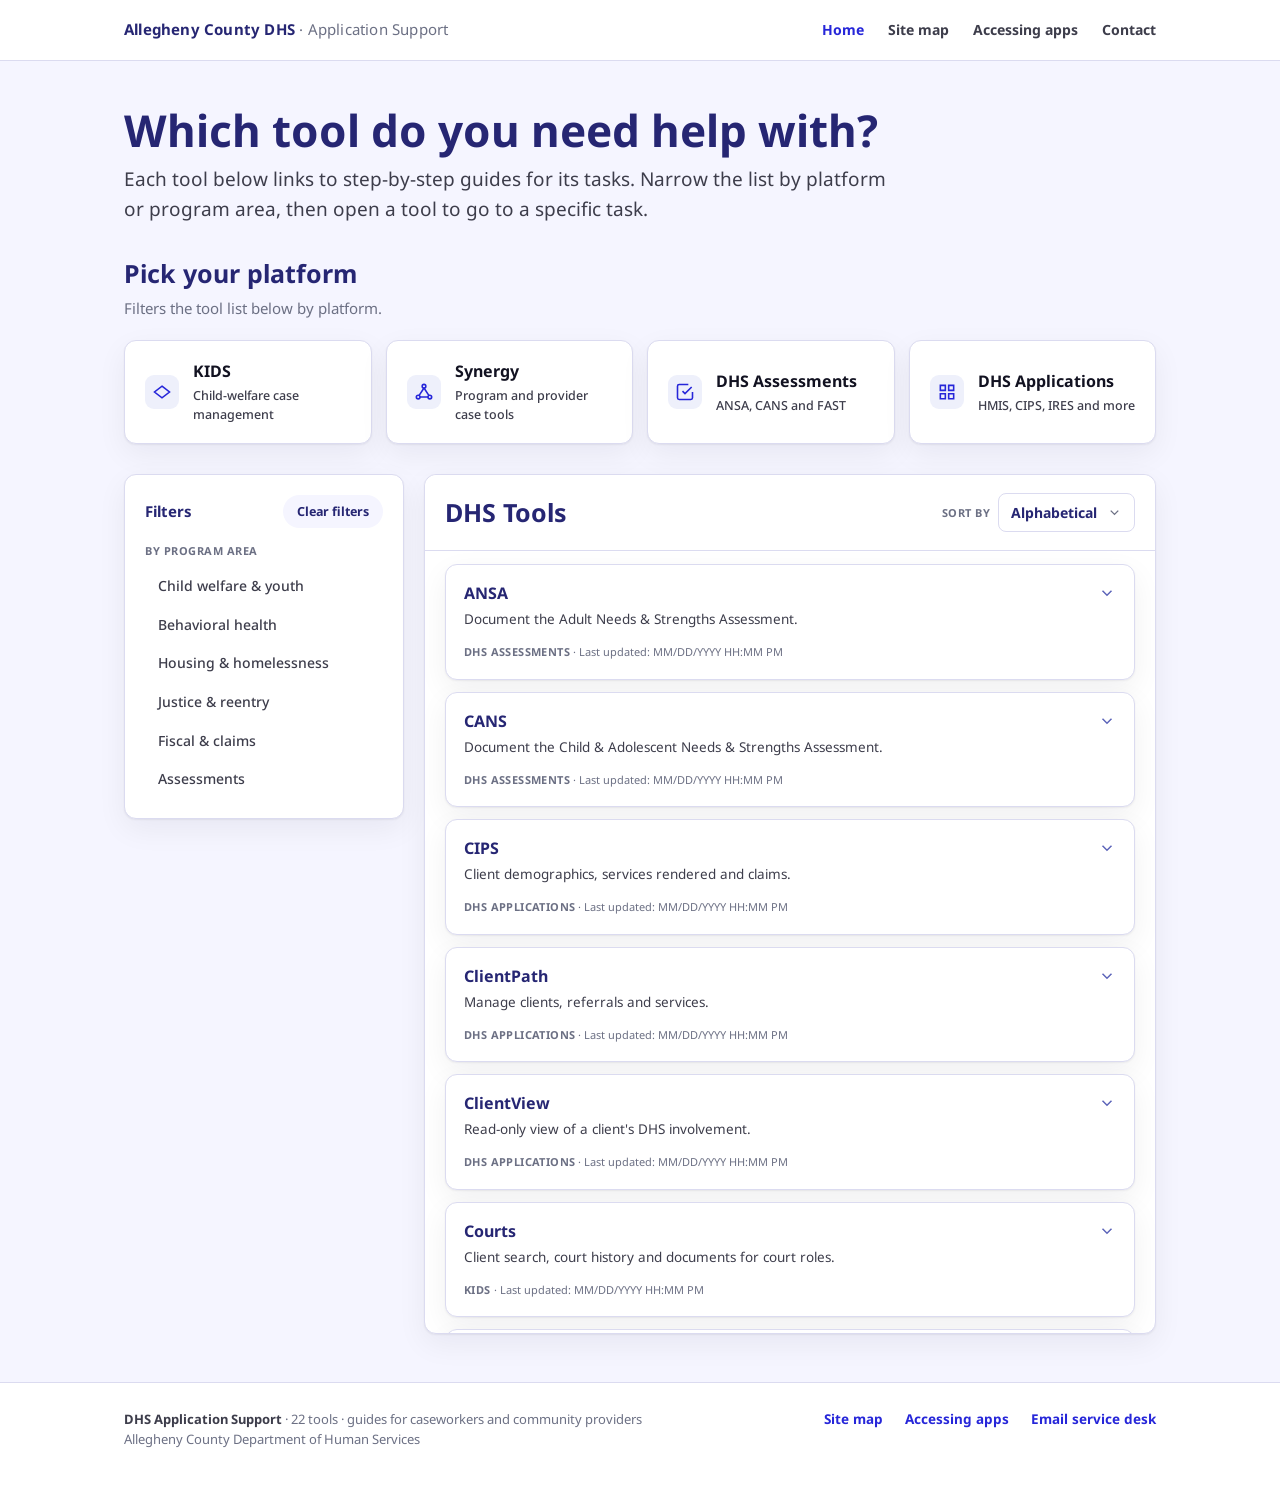
==== commit d6f941dd: "Merge pull request #5 from connor-lepre/main MH Residential guides: carousel, print, guides by proce" ====
--- a/index.html
+++ b/index.html
@@ -1,297 +1,398 @@
 <!DOCTYPE html>
 <html lang="en"><head>
 <meta charset="UTF-8"><meta name="viewport" content="width=device-width, initial-scale=1.0">
-<title>DHS Application Support — Get help with a tool</title>
+<title>DHS Application Support</title>
 <link rel="stylesheet" href="acdhs.css">
 <style>
   html{scroll-behavior:smooth;}
-  .hero{padding:46px 0 6px;} .hero h1{max-width:720px;}
-  .search{margin:8px 0 30px;}
+  /* The headline needs ~753px to stay on one line; the cap leaves room for wider font fallbacks.
+     .lede is overridden here rather than in acdhs.css, which other pages share. */
+  .hero{padding:46px 0 6px;} .hero h1{max-width:820px;} .hero .lede{max-width:780px;}
   .block{margin:0 0 30px;}
-  .progs{display:grid;grid-template-columns:repeat(3,1fr);gap:14px;}
+  .progs{display:grid;grid-template-columns:repeat(4,1fr);gap:14px;}
   .prog{display:flex;align-items:center;gap:14px;background:var(--white);border:1.5px solid var(--ash);border-radius:var(--radius);box-shadow:var(--shadow);padding:18px 20px;font:inherit;font-size:16px;font-weight:700;color:var(--black);cursor:pointer;text-align:left;}
+  .prog .ptext{display:flex;flex-direction:column;gap:2px;min-width:0;}
+  .prog .psub{font-size:12.5px;font-weight:500;color:var(--slate);}
   .prog .picon{width:34px;height:34px;border-radius:9px;background:#EEF0FB;display:flex;align-items:center;justify-content:center;flex:none;}
   .prog .picon svg{width:20px;height:20px;color:var(--blue);}
   .prog:hover{border-color:var(--light-blue);background:var(--smoke);}
   .prog.active{border-color:var(--blue);box-shadow:0 0 0 3px rgba(38,38,217,.14);}
   .prog.active .picon{background:var(--blue);} .prog.active .picon svg{color:#fff;}
-  .browsehead{display:flex;align-items:center;justify-content:space-between;gap:14px;flex-wrap:wrap;margin-bottom:16px;}
-  .browsehead h2{margin:0;}
-  .chips{display:flex;gap:8px;flex-wrap:wrap;align-items:center;}
-  .chip{background:var(--white);border:1.5px solid var(--ash);border-radius:30px;padding:7px 14px;font:inherit;font-size:13px;font-weight:700;color:var(--slate);cursor:pointer;}
-  .chip:hover{border-color:var(--blue);color:var(--dark-blue);}
-  .chip.active{background:var(--dark-blue);color:#fff;border-color:var(--dark-blue);}
-  .clearx{font-size:13px;font-weight:700;color:var(--blue);background:none;border:none;cursor:pointer;padding:7px 6px;}
-  .filternote{font-size:13.5px;color:var(--stone);margin:0 0 14px;min-height:1px;}
-  .filternote b{color:var(--dark-blue);}
-  .toolgrid{display:grid;grid-template-columns:repeat(3,1fr);gap:12px;align-items:start;}
-  details.tool{background:var(--white);border:1px solid var(--ash);border-radius:var(--radius);box-shadow:var(--shadow);overflow:hidden;}
+  /* The tool panel is absolutely positioned inside the grid, so the row height comes from the
+     grid's min-height: 860px clears the panel header plus six ~128px tool cards, with the
+     seventh peeking to show it scrolls. The rail keeps its natural height beside it. */
+  .toolslayout{position:relative;display:grid;grid-template-columns:280px 1fr;gap:20px;min-height:860px;}
+  .rail{background:var(--white);border:1px solid var(--ash);border-radius:var(--radius);box-shadow:var(--shadow);padding:20px;align-self:start;}
+  .railhead{display:flex;align-items:center;justify-content:space-between;gap:10px;margin:0 0 14px;}
+  .railtitle{font-size:15px;font-weight:700;color:var(--dark-blue);margin:0;}
+  .filtergroup{margin:0 0 16px;padding:0 0 16px;border-bottom:1px solid var(--ash);}
+  .filtergroup.last{margin-bottom:0;padding-bottom:0;border-bottom:none;}
+  .fglabel{display:block;font-size:11px;font-weight:700;text-transform:uppercase;letter-spacing:.5px;color:var(--stone);margin:0 0 8px;}
+  .filterlist{display:flex;flex-direction:column;gap:1px;}
+  .filteritem{display:block;width:100%;background:none;border:none;border-left:3px solid transparent;font:inherit;font-size:14px;font-weight:500;color:var(--slate);text-align:left;padding:8px 10px;border-radius:6px;cursor:pointer;}
+  .filteritem:hover{background:var(--smoke);color:var(--dark-blue);}
+  .filteritem.active{background:var(--smoke);border-left-color:var(--blue);color:var(--dark-blue);font-weight:700;}
+  /* A compact version of .emptybtn — same pill, palette and hover, one size down. */
+  .clearx{font:inherit;font-size:12.5px;font-weight:700;color:var(--dark-blue);background:var(--smoke);border:1.5px solid transparent;border-radius:999px;padding:6px 13px;cursor:pointer;white-space:nowrap;}
+  .clearx:hover{background:var(--ash);border-color:var(--light-blue);}
+  .filternote{display:flex;flex-wrap:wrap;align-items:center;gap:8px;font-size:13.5px;color:var(--stone);margin:0;padding:0 20px;min-height:1px;}
+  .filternote:not(:empty){padding:12px 20px 0;}
+  /* Baseline alignment sits the small caps label on the same line as the value; the X stays centered. */
+  .chip{display:inline-flex;align-items:baseline;gap:6px;background:var(--smoke);border:1px solid var(--ash);border-radius:999px;padding:4px 6px 4px 11px;font-size:13px;font-weight:700;color:var(--dark-blue);}
+  .chiplab{font-size:10px;font-weight:700;letter-spacing:.4px;text-transform:uppercase;color:var(--stone);}
+  /* The X always occupies its slot, so revealing it on hover never reflows the chips. */
+  .chipx{display:flex;align-items:center;justify-content:center;align-self:center;width:17px;height:17px;flex:none;font:inherit;font-size:14px;line-height:1;color:var(--slate);background:none;border:none;border-radius:50%;padding:0;cursor:pointer;opacity:0;transition:opacity .15s,background .15s;}
+  .chip:hover .chipx,.chip:focus-within .chipx{opacity:1;}
+  .chipx:hover{background:var(--ash);color:var(--dark-blue);}
+  .chipx:focus-visible{opacity:1;outline:2px solid var(--blue);outline-offset:1px;}
+  @media (hover:none){.chipx{opacity:1;}}
+  /* No overflow:hidden — it would clip the sort menu. The head and list round their own outer
+     corners instead, and the list still clips its scrolling content. */
+  .toolpanel{position:absolute;inset:0;grid-column:2;grid-row:1;display:flex;flex-direction:column;background:var(--white);border:1px solid var(--ash);border-radius:var(--radius);box-shadow:var(--shadow);}
+  .toolpanelhead{flex:none;display:flex;align-items:center;justify-content:space-between;flex-wrap:wrap;gap:14px;padding:18px 20px;background:var(--white);border-bottom:1px solid var(--ash);border-radius:var(--radius) var(--radius) 0 0;}
+  .toolpanelhead h2{margin:0;}
+  .ctlrow{display:flex;align-items:center;gap:18px;flex-wrap:wrap;}
+  .ctl{display:flex;align-items:center;gap:8px;}
+  .ctllab{font-size:11px;font-weight:700;text-transform:uppercase;letter-spacing:.5px;color:var(--stone);white-space:nowrap;}
+  /* A listbox rather than a native select: the option surface of a native select can't be given
+     the site's radius, palette or spacing. */
+  .selectwrap{position:relative;}
+  .ctlsel{display:flex;align-items:center;gap:10px;font:inherit;font-size:14px;font-weight:700;color:var(--dark-blue);background:var(--white);border:1.5px solid var(--ash);border-radius:8px;padding:8px 12px;cursor:pointer;}
+  .ctlsel:hover{border-color:var(--light-blue);}
+  .ctlsel svg{width:15px;height:15px;stroke:var(--stone);flex:none;transition:transform .18s;}
+  .ctlsel[aria-expanded="true"]{border-color:var(--blue);}
+  .ctlsel[aria-expanded="true"] svg{transform:rotate(180deg);}
+  .selectmenu{position:absolute;top:calc(100% + 6px);right:0;min-width:100%;z-index:30;margin:0;padding:6px;list-style:none;background:var(--white);border:1px solid var(--ash);border-radius:var(--radius);box-shadow:var(--shadow);}
+  .selectmenu[hidden]{display:none;}
+  .selectopt{display:flex;align-items:center;justify-content:space-between;gap:16px;white-space:nowrap;font-size:14px;font-weight:500;color:var(--slate);padding:10px 12px;border-radius:8px;cursor:pointer;}
+  .selectopt:hover{background:var(--smoke);color:var(--dark-blue);}
+  .selectopt:focus-visible{outline:2px solid var(--blue);outline-offset:-2px;}
+  .selectopt[aria-selected="true"]{font-weight:700;color:var(--dark-blue);}
+  /* Always in the layout so selecting an option never shifts the row. */
+  .optcheck{width:15px;height:15px;flex:none;stroke:var(--blue);opacity:0;}
+  .selectopt[aria-selected="true"] .optcheck{opacity:1;}
+  /* No padding-top: a sticky child stops below the scroll container's top padding, which would
+     leave an uncovered strip for cards to peek through. */
+  .toollist{overflow-y:auto;flex:1;min-height:0;padding:0 20px 20px;border-radius:0 0 var(--radius) var(--radius);}
+  /* A scrolling spacer, not padding: it sits above whichever item is first *visible*, so the gap
+     survives filtering, and it scrolls away instead of offsetting where labels stick. */
+  .toollist::before{content:"";display:block;height:12px;}
+  /* Negative side margins bleed the label's background across the full scrollport, so card
+     shadows in the gutters are covered too — cards vanish behind it instead of past it. */
+  .grouplabel{position:sticky;top:0;background:var(--white);z-index:2;font-size:11px;font-weight:700;letter-spacing:.6px;text-transform:uppercase;color:var(--stone);margin:0 -20px;padding:14px 20px 10px;}
+  details.tool{background:var(--white);border:1px solid var(--ash);border-radius:var(--radius);box-shadow:var(--shadow);overflow:hidden;margin:0 0 12px;}
   details.tool[open]{border-color:var(--light-blue);}
   .thead{display:flex;align-items:flex-start;gap:12px;padding:16px 18px;cursor:pointer;list-style:none;}
   .thead::-webkit-details-marker{display:none;}
   .thead:hover{background:var(--smoke);}
+  /* The summary fills the card and the card clips overflow, so the global focus ring — drawn 2px
+     outside the summary — is invisible. Draw this one inside the card instead. */
+  .thead:focus-visible{outline:3px solid var(--light-blue);outline-offset:-3px;border-radius:var(--radius);}
   .tmain{flex:1;min-width:0;}
   .tname{display:block;font-weight:700;font-size:16px;color:var(--dark-blue);}
   .tdesc{display:block;font-size:13.5px;color:var(--slate);margin:3px 0 8px;}
   .tfam{font-size:11px;font-weight:700;letter-spacing:.4px;text-transform:uppercase;color:var(--stone);}
+  .tupdated{font-size:11px;font-weight:400;letter-spacing:0;text-transform:none;color:var(--stone);}
   .tright{display:flex;align-items:center;gap:10px;flex:none;}
-  .tcount{background:var(--smoke);border:1px solid var(--ash);border-radius:7px;padding:3px 9px;font-weight:700;color:var(--stone);font-size:13px;}
   .chev{width:18px;height:18px;stroke:var(--light-blue);transition:transform .2s;margin-top:3px;}
   details.tool[open] .chev{transform:rotate(180deg);}
   .topen{padding:2px 18px 18px;border-top:1px solid var(--smoke);}
   .topen .btn.primary{display:inline-block;margin:14px 0;}
   .jump .jlab{display:block;font-size:11px;font-weight:700;text-transform:uppercase;letter-spacing:.5px;color:var(--stone);margin-bottom:8px;}
-  .jlinks{display:flex;flex-wrap:wrap;gap:8px;}
-  .jlinks a{background:var(--smoke);border:1px solid var(--ash);border-radius:8px;padding:8px 12px;font-size:13px;font-weight:500;color:var(--slate);}
-  .jlinks a:hover{border-color:var(--blue);color:var(--dark-blue);background:var(--white);text-decoration:none;}
+  /* same link pattern as the guides-by-process list: icon + navy title, no description */
+  .jlinks{display:grid;grid-template-columns:repeat(auto-fill,minmax(210px,1fr));gap:8px 20px;}
+  .jlinks a{display:flex;align-items:flex-start;gap:8px;font-size:13px;font-weight:700;line-height:1.35;color:var(--dark-blue);}
+  .jlinks a .lk-icon{margin-top:1px;}
+  .jlinks a:hover{color:var(--blue);text-decoration:underline;}
   .tool.hide{display:none;}
-  .nores{display:none;color:var(--stone);font-size:15px;padding:22px 0;}
-  @media (max-width:820px){.progs{grid-template-columns:repeat(2,1fr);} .toolgrid{grid-template-columns:repeat(2,1fr);}}
-  @media (max-width:620px){.progs,.toolgrid{grid-template-columns:1fr;} .hero h1{font-size:34px;}}
+  /* Empty state — sits where the first tool card would, but reads as a placeholder, not a result. */
+  .empty{display:none;text-align:center;background:var(--white);border:1px solid var(--ash);border-radius:18px;padding:48px 24px;margin:0 0 12px;}
+  .empty.show{display:block;}
+  .emptymsg{font-size:17px;color:var(--slate);margin:0 0 18px;}
+  /* Transparent border at rest so the hover border doesn't resize the button. */
+  .emptybtn{font:inherit;font-size:15px;font-weight:700;color:var(--dark-blue);background:var(--smoke);border:1.5px solid transparent;border-radius:999px;padding:12px 27px;cursor:pointer;}
+  .emptybtn:hover{background:var(--ash);border-color:var(--light-blue);}
+  @media (max-width:1040px){.progs{grid-template-columns:repeat(2,1fr);}}
+  @media (max-width:820px){
+    .progs{grid-template-columns:repeat(2,1fr);}
+    .toolslayout{grid-template-columns:1fr;min-height:0;}
+    .toolpanel{position:static;inset:auto;grid-column:auto;grid-row:auto;height:auto;}
+    .toollist{overflow-y:visible;flex:none;}
+  }
+  @media (max-width:620px){.progs{grid-template-columns:1fr;} .hero h1{font-size:34px;}}
 </style></head>
 <body>
 <div class="topbar"><div class="wrap">
   <div class="brand">Allegheny County DHS <span>· Application Support</span></div>
-  <nav class="nav"><a href="#" class="active">Get help</a><a href="dhs-sitemap.html">Site map</a><a href="#">Accessing apps</a><a href="#">Contact</a></nav>
+  <nav class="nav"><a href="index.html" class="active">Home</a><a href="dhs-sitemap.html">Site map</a><a href="#">Accessing apps</a><a href="#">Contact</a></nav>
 </div></div>
 
 <main class="wrap">
   <section class="hero">
-    <p class="eyebrow">DHS Application Support</p>
     <h1>Which tool do you need help with?</h1>
-    <p class="lede">Start with your program area to narrow the list, filter by platform, or search — then open a tool to jump straight to the task you need.</p>
-  </section>
-
-  <div class="search">
-    <label for="q" class="sr">Search tools</label>
-    <svg viewBox="0 0 24 24" fill="none" stroke-width="2"><circle cx="11" cy="11" r="7"/><path d="m20 20-3.5-3.5"/></svg>
-    <input id="q" type="search" placeholder="Search a tool or task — e.g. ANSA, claim, 302, enrollment…">
-  </div>
-
-  <section class="block">
-    <h2>Pick your program area</h2>
-    <p class="sub">Filters the tool list below to what your team uses.</p>
-    <div class="progs"><button class="prog" data-prog="Child welfare &amp; youth">
-      <span class="picon"><svg viewBox="0 0 24 24" fill="none" stroke="currentColor" stroke-width="1.9"><path d="M12 5 21 12 12 19 3 12Z"/></svg></span>
-      <span class="plabel">Child welfare &amp; youth</span></button><button class="prog" data-prog="Behavioral health">
-      <span class="picon"><svg viewBox="0 0 24 24" fill="none" stroke="currentColor" stroke-width="1.9"><path d="M12 21s-7-4.3-7-10a4 4 0 0 1 7-2 4 4 0 0 1 7 2c0 5.7-7 10-7 10Z"/></svg></span>
-      <span class="plabel">Behavioral health</span></button><button class="prog" data-prog="Housing &amp; homelessness">
-      <span class="picon"><svg viewBox="0 0 24 24" fill="none" stroke="currentColor" stroke-width="1.9"><path d="M3 11 12 4l9 7M5 10v10h14V10"/></svg></span>
-      <span class="plabel">Housing &amp; homelessness</span></button><button class="prog" data-prog="Justice &amp; reentry">
-      <span class="picon"><svg viewBox="0 0 24 24" fill="none" stroke="currentColor" stroke-width="1.9"><path d="M12 3 4 7v6c0 4 3.4 7 8 8 4.6-1 8-4 8-8V7Z"/></svg></span>
-      <span class="plabel">Justice &amp; reentry</span></button><button class="prog" data-prog="Fiscal &amp; claims">
-      <span class="picon"><svg viewBox="0 0 24 24" fill="none" stroke="currentColor" stroke-width="1.9"><path d="M12 1v22M17 5H9.5a3.5 3.5 0 0 0 0 7h5a3.5 3.5 0 0 1 0 7H6"/></svg></span>
-      <span class="plabel">Fiscal &amp; claims</span></button><button class="prog" data-prog="Assessments">
-      <span class="picon"><svg viewBox="0 0 24 24" fill="none" stroke="currentColor" stroke-width="1.9"><path d="M9 11l3 3 8-8M21 12v7a2 2 0 0 1-2 2H5a2 2 0 0 1-2-2V5a2 2 0 0 1 2-2h11"/></svg></span>
-      <span class="plabel">Assessments</span></button></div>
+    <p class="lede">Each tool below links to step-by-step guides for its tasks. Narrow the list by platform or program area, then open a tool to go to a specific task.</p>
   </section>
 
   <section class="block">
-    <div class="browsehead">
-      <h2>Browse all tools</h2>
-      <div class="chips"><span class="sub" style="margin:0 4px 0 0;font-weight:700;text-transform:uppercase;letter-spacing:.5px;font-size:11.5px">Platform</span><button class="chip" data-family="KIDS">KIDS</button><button class="chip" data-family="Synergy">Synergy</button><button class="chip" data-family="DHS Assessments">DHS Assessments</button><button class="chip" data-family="DHS Applications">DHS Applications</button><button class="clearx" id="clear">Clear filters</button></div>
+    <h2>Pick your platform</h2>
+    <p class="sub">Filters the tool list below by platform.</p>
+    <div class="progs"><button class="prog" data-plat="KIDS">
+      <span class="picon"><svg viewBox="0 0 24 24" fill="none" stroke="currentColor" stroke-width="1.9"><path d="M12 5 21 12 12 19 3 12Z"/></svg></span>
+      <span class="ptext"><span class="plabel">KIDS</span><span class="psub">Child-welfare case management</span></span></button><button class="prog" data-plat="Synergy">
+      <span class="picon"><svg viewBox="0 0 24 24" fill="none" stroke="currentColor" stroke-width="1.9"><circle cx="12" cy="5" r="2.2"/><circle cx="5" cy="18" r="2.2"/><circle cx="19" cy="18" r="2.2"/><path d="M12 7.2 6.2 16M17.8 16 12 7.2M7.2 18h9.6"/></svg></span>
+      <span class="ptext"><span class="plabel">Synergy</span><span class="psub">Program and provider case tools</span></span></button><button class="prog" data-plat="DHS Assessments">
+      <span class="picon"><svg viewBox="0 0 24 24" fill="none" stroke="currentColor" stroke-width="1.9"><path d="M9 11l3 3 8-8M21 12v7a2 2 0 0 1-2 2H5a2 2 0 0 1-2-2V5a2 2 0 0 1 2-2h11"/></svg></span>
+      <span class="ptext"><span class="plabel">DHS Assessments</span><span class="psub">ANSA, CANS and FAST</span></span></button><button class="prog" data-plat="DHS Applications">
+      <span class="picon"><svg viewBox="0 0 24 24" fill="none" stroke="currentColor" stroke-width="1.9"><path d="M4 4h6v6H4zM14 4h6v6h-6zM4 14h6v6H4zM14 14h6v6h-6z"/></svg></span>
+      <span class="ptext"><span class="plabel">DHS Applications</span><span class="psub">HMIS, CIPS, IRES and more</span></span></button></div>
+  </section>
+
+  <section class="block">
+    <div class="toolslayout">
+      <aside class="rail">
+        <div class="railhead">
+          <h3 class="railtitle">Filters</h3>
+          <button class="clearx" type="button" id="clear">Clear filters</button>
+        </div>
+        <!-- One .filtergroup per filter category; data-cat keys into CATS in the script, so a
+             future category is a new group here plus one CATS entry. -->
+        <div class="filtergroup last" data-cat="prog">
+          <span class="fglabel">By program area</span>
+          <div class="filterlist">
+            <button class="filteritem" type="button" data-val="Child welfare &amp; youth">Child welfare &amp; youth</button>
+            <button class="filteritem" type="button" data-val="Behavioral health">Behavioral health</button>
+            <button class="filteritem" type="button" data-val="Housing &amp; homelessness">Housing &amp; homelessness</button>
+            <button class="filteritem" type="button" data-val="Justice &amp; reentry">Justice &amp; reentry</button>
+            <button class="filteritem" type="button" data-val="Fiscal &amp; claims">Fiscal &amp; claims</button>
+            <button class="filteritem" type="button" data-val="Assessments">Assessments</button>
+          </div>
+        </div>
+      </aside>
+      <div class="toolpanel">
+        <div class="toolpanelhead">
+          <h2>DHS Tools</h2>
+          <div class="ctlrow">
+            <div class="ctl">
+              <span class="ctllab" id="sortLab">Sort by</span>
+              <div class="selectwrap">
+                <button class="ctlsel" type="button" id="sortBtn" aria-haspopup="listbox" aria-expanded="false" aria-labelledby="sortLab sortBtn">
+                  <span id="sortVal">Alphabetical</span>
+                  <svg viewBox="0 0 24 24" fill="none" stroke-width="2.2"><path d="m6 9 6 6 6-6"/></svg>
+                </button>
+                <ul class="selectmenu" id="sortMenu" role="listbox" aria-labelledby="sortLab" hidden>
+                  <li class="selectopt" role="option" tabindex="-1" data-sort="alpha" aria-selected="true"><span>Alphabetical</span><svg class="optcheck" viewBox="0 0 24 24" fill="none" stroke-width="2.6"><path d="m5 13 4 4 10-10"/></svg></li>
+                  <li class="selectopt" role="option" tabindex="-1" data-sort="updated" aria-selected="false"><span>Last updated</span><svg class="optcheck" viewBox="0 0 24 24" fill="none" stroke-width="2.6"><path d="m5 13 4 4 10-10"/></svg></li>
+                  <li class="selectopt" role="option" tabindex="-1" data-sort="platform" aria-selected="false"><span>Platform</span><svg class="optcheck" viewBox="0 0 24 24" fill="none" stroke-width="2.6"><path d="m5 13 4 4 10-10"/></svg></li>
+                </ul>
+              </div>
+            </div>
+          </div>
+        </div>
+        <p class="filternote" id="fnote"></p>
+        <div class="toollist" id="grid"><div class="empty" id="empty">
+          <p class="emptymsg">No tools found.</p>
+          <button class="emptybtn" type="button" id="emptyClear">Clear filters</button>
+        </div><details class="tool" data-family="DHS Assessments" data-progs="Behavioral health|Assessments" data-updated-bucket="This week">
+          <summary class="thead">
+            <span class="tmain"><span class="tname">ANSA</span><span class="tdesc">Document the Adult Needs &amp; Strengths Assessment.</span><span class="tfam">DHS Assessments</span></span>
+            <span class="tright"><svg class="chev" viewBox="0 0 24 24" fill="none" stroke-width="2"><path d="m6 9 6 6 6-6"/></svg></span>
+          </summary>
+          <div class="topen">
+            <a class="btn primary" href="ansa-landing.html">Open ANSA guides →</a>
+            <div class="jump"><span class="jlab">Jump to a task</span><div class="jlinks"><a href="ansa-landing.html#get-started"><span class="lk-icon lk-guide" aria-hidden="true"></span>Get started</a><a href="ansa-find-register-client.html"><span class="lk-icon lk-guide" aria-hidden="true"></span>Find &amp; register a client</a><a href="ansa-landing.html#document-assessment"><span class="lk-icon lk-guide" aria-hidden="true"></span>Document an assessment</a><a href="ansa-landing.html#reports"><span class="lk-icon lk-guide" aria-hidden="true"></span>Reports &amp; history</a></div></div>
+          </div>
+        </details><details class="tool" data-family="DHS Assessments" data-progs="Behavioral health|Assessments" data-updated-bucket="This week">
+          <summary class="thead">
+            <span class="tmain"><span class="tname">CANS</span><span class="tdesc">Document the Child &amp; Adolescent Needs &amp; Strengths Assessment.</span><span class="tfam">DHS Assessments</span></span>
+            <span class="tright"><svg class="chev" viewBox="0 0 24 24" fill="none" stroke-width="2"><path d="m6 9 6 6 6-6"/></svg></span>
+          </summary>
+          <div class="topen">
+            <a class="btn primary" href="https://dhsapplicationsupport.alleghenycounty.us/application/cans/">Open CANS guides →</a>
+            <div class="jump"><span class="jlab">Jump to a task</span><div class="jlinks"><a href="https://dhsapplicationsupport.alleghenycounty.us/application/cans/"><span class="lk-icon lk-guide" aria-hidden="true"></span>Getting access &amp; signing in</a><a href="https://dhsapplicationsupport.alleghenycounty.us/application/cans/"><span class="lk-icon lk-guide" aria-hidden="true"></span>Document an assessment</a><a href="https://dhsapplicationsupport.alleghenycounty.us/application/cans/"><span class="lk-icon lk-guide" aria-hidden="true"></span>Referrals &amp; placement</a><a href="https://dhsapplicationsupport.alleghenycounty.us/application/cans/"><span class="lk-icon lk-guide" aria-hidden="true"></span>Supervisor &amp; approvals</a><a href="https://dhsapplicationsupport.alleghenycounty.us/application/cans/"><span class="lk-icon lk-guide" aria-hidden="true"></span>Reports &amp; history</a><a href="https://dhsapplicationsupport.alleghenycounty.us/application/cans/"><span class="lk-icon lk-guide" aria-hidden="true"></span>Find &amp; register a client</a></div></div>
+          </div>
+        </details><details class="tool" data-family="DHS Applications" data-progs="Fiscal &amp; claims" data-updated-bucket="This month">
+          <summary class="thead">
+            <span class="tmain"><span class="tname">CIPS</span><span class="tdesc">Client demographics, services rendered and claims.</span><span class="tfam">DHS Applications</span></span>
+            <span class="tright"><svg class="chev" viewBox="0 0 24 24" fill="none" stroke-width="2"><path d="m6 9 6 6 6-6"/></svg></span>
+          </summary>
+          <div class="topen">
+            <a class="btn primary" href="https://dhsapplicationsupport.alleghenycounty.us/application/cips/">Open CIPS guides →</a>
+            <div class="jump"><span class="jlab">Jump to a task</span><div class="jlinks"><a href="https://dhsapplicationsupport.alleghenycounty.us/application/cips/"><span class="lk-icon lk-guide" aria-hidden="true"></span>Case &amp; service documentation</a><a href="https://dhsapplicationsupport.alleghenycounty.us/application/cips/"><span class="lk-icon lk-guide" aria-hidden="true"></span>Fiscal, claims &amp; invoicing</a><a href="https://dhsapplicationsupport.alleghenycounty.us/application/cips/"><span class="lk-icon lk-guide" aria-hidden="true"></span>Find &amp; register a client</a><a href="https://dhsapplicationsupport.alleghenycounty.us/application/cips/"><span class="lk-icon lk-guide" aria-hidden="true"></span>Document an assessment</a></div></div>
+          </div>
+        </details><details class="tool" data-family="DHS Applications" data-progs="" data-updated-bucket="This year">
+          <summary class="thead">
+            <span class="tmain"><span class="tname">ClientPath</span><span class="tdesc">Manage clients, referrals and services.</span><span class="tfam">DHS Applications</span></span>
+            <span class="tright"><svg class="chev" viewBox="0 0 24 24" fill="none" stroke-width="2"><path d="m6 9 6 6 6-6"/></svg></span>
+          </summary>
+          <div class="topen">
+            <a class="btn primary" href="https://dhsapplicationsupport.alleghenycounty.us/application/clientpath/">Open ClientPath guides →</a>
+            <div class="jump"><span class="jlab">Jump to a task</span><div class="jlinks"><a href="https://dhsapplicationsupport.alleghenycounty.us/application/clientpath/"><span class="lk-icon lk-guide" aria-hidden="true"></span>Case &amp; service documentation</a><a href="https://dhsapplicationsupport.alleghenycounty.us/application/clientpath/"><span class="lk-icon lk-guide" aria-hidden="true"></span>Referrals &amp; placement</a></div></div>
+          </div>
+        </details><details class="tool" data-family="DHS Applications" data-progs="" data-updated-bucket="More than a year ago">
+          <summary class="thead">
+            <span class="tmain"><span class="tname">ClientView</span><span class="tdesc">Read-only view of a client&#x27;s DHS involvement.</span><span class="tfam">DHS Applications</span></span>
+            <span class="tright"><svg class="chev" viewBox="0 0 24 24" fill="none" stroke-width="2"><path d="m6 9 6 6 6-6"/></svg></span>
+          </summary>
+          <div class="topen">
+            <a class="btn primary" href="https://dhsapplicationsupport.alleghenycounty.us/application/clientview/">Open ClientView guides →</a>
+            <div class="jump"><span class="jlab">Jump to a task</span><div class="jlinks"><a href="https://dhsapplicationsupport.alleghenycounty.us/application/clientview/"><span class="lk-icon lk-guide" aria-hidden="true"></span>Reference, FAQs &amp; training</a></div></div>
+          </div>
+        </details><details class="tool" data-family="KIDS" data-progs="Child welfare &amp; youth" data-updated-bucket="This month">
+          <summary class="thead">
+            <span class="tmain"><span class="tname">Courts</span><span class="tdesc">Client search, court history and documents for court roles.</span><span class="tfam">KIDS</span></span>
+            <span class="tright"><svg class="chev" viewBox="0 0 24 24" fill="none" stroke-width="2"><path d="m6 9 6 6 6-6"/></svg></span>
+          </summary>
+          <div class="topen">
+            <a class="btn primary" href="https://dhsapplicationsupport.alleghenycounty.us/application/courts/">Open Courts guides →</a>
+            <div class="jump"><span class="jlab">Jump to a task</span><div class="jlinks"><a href="https://dhsapplicationsupport.alleghenycounty.us/application/courts/"><span class="lk-icon lk-guide" aria-hidden="true"></span>Case &amp; service documentation</a><a href="https://dhsapplicationsupport.alleghenycounty.us/application/courts/"><span class="lk-icon lk-guide" aria-hidden="true"></span>Find &amp; register a client</a><a href="https://dhsapplicationsupport.alleghenycounty.us/application/courts/"><span class="lk-icon lk-guide" aria-hidden="true"></span>Reports &amp; history</a></div></div>
+          </div>
+        </details><details class="tool" data-family="Synergy" data-progs="" data-updated-bucket="This year">
+          <summary class="thead">
+            <span class="tmain"><span class="tname">DHS Self-Sufficiency</span><span class="tdesc">Case and referral documentation for the Self-Sufficiency Program.</span><span class="tfam">Synergy</span></span>
+            <span class="tright"><svg class="chev" viewBox="0 0 24 24" fill="none" stroke-width="2"><path d="m6 9 6 6 6-6"/></svg></span>
+          </summary>
+          <div class="topen">
+            <a class="btn primary" href="https://dhsapplicationsupport.alleghenycounty.us/application/dhs-self-sufficiency/">Open DHS Self-Sufficiency guides →</a>
+            <div class="jump"><span class="jlab">Jump to a task</span><div class="jlinks"><a href="https://dhsapplicationsupport.alleghenycounty.us/application/dhs-self-sufficiency/"><span class="lk-icon lk-guide" aria-hidden="true"></span>Case &amp; service documentation</a><a href="https://dhsapplicationsupport.alleghenycounty.us/application/dhs-self-sufficiency/"><span class="lk-icon lk-guide" aria-hidden="true"></span>Reference, FAQs &amp; training</a><a href="https://dhsapplicationsupport.alleghenycounty.us/application/dhs-self-sufficiency/"><span class="lk-icon lk-guide" aria-hidden="true"></span>Enrollment &amp; households</a><a href="https://dhsapplicationsupport.alleghenycounty.us/application/dhs-self-sufficiency/"><span class="lk-icon lk-guide" aria-hidden="true"></span>Document an assessment</a><a href="https://dhsapplicationsupport.alleghenycounty.us/application/dhs-self-sufficiency/"><span class="lk-icon lk-guide" aria-hidden="true"></span>Referrals &amp; placement</a><a href="https://dhsapplicationsupport.alleghenycounty.us/application/dhs-self-sufficiency/"><span class="lk-icon lk-guide" aria-hidden="true"></span>Supervisor &amp; approvals</a></div></div>
+          </div>
+        </details><details class="tool" data-family="Synergy" data-progs="Behavioral health" data-updated-bucket="This year">
+          <summary class="thead">
+            <span class="tmain"><span class="tname">Dragonfly</span><span class="tdesc">Consumer info, referrals and technical-assistance tracking.</span><span class="tfam">Synergy</span></span>
+            <span class="tright"><svg class="chev" viewBox="0 0 24 24" fill="none" stroke-width="2"><path d="m6 9 6 6 6-6"/></svg></span>
+          </summary>
+          <div class="topen">
+            <a class="btn primary" href="https://dhsapplicationsupport.alleghenycounty.us/application/dragonfly/">Open Dragonfly guides →</a>
+            <div class="jump"><span class="jlab">Jump to a task</span><div class="jlinks"><a href="https://dhsapplicationsupport.alleghenycounty.us/application/dragonfly/"><span class="lk-icon lk-guide" aria-hidden="true"></span>Case &amp; service documentation</a><a href="https://dhsapplicationsupport.alleghenycounty.us/application/dragonfly/"><span class="lk-icon lk-guide" aria-hidden="true"></span>Referrals &amp; placement</a><a href="https://dhsapplicationsupport.alleghenycounty.us/application/dragonfly/"><span class="lk-icon lk-guide" aria-hidden="true"></span>Plans &amp; meetings</a></div></div>
+          </div>
+        </details><details class="tool" data-family="Synergy" data-progs="Child welfare &amp; youth" data-updated-bucket="This year">
+          <summary class="thead">
+            <span class="tmain"><span class="tname">Family Support Centers</span><span class="tdesc">Case, group-event and assessment documentation.</span><span class="tfam">Synergy</span></span>
+            <span class="tright"><svg class="chev" viewBox="0 0 24 24" fill="none" stroke-width="2"><path d="m6 9 6 6 6-6"/></svg></span>
+          </summary>
+          <div class="topen">
+            <a class="btn primary" href="https://dhsapplicationsupport.alleghenycounty.us/application/family-support-centers/">Open Family Support Centers guides →</a>
+            <div class="jump"><span class="jlab">Jump to a task</span><div class="jlinks"><a href="https://dhsapplicationsupport.alleghenycounty.us/application/family-support-centers/"><span class="lk-icon lk-guide" aria-hidden="true"></span>Case &amp; service documentation</a><a href="https://dhsapplicationsupport.alleghenycounty.us/application/family-support-centers/"><span class="lk-icon lk-guide" aria-hidden="true"></span>Plans &amp; meetings</a><a href="https://dhsapplicationsupport.alleghenycounty.us/application/family-support-centers/"><span class="lk-icon lk-guide" aria-hidden="true"></span>Enrollment &amp; households</a><a href="https://dhsapplicationsupport.alleghenycounty.us/application/family-support-centers/"><span class="lk-icon lk-guide" aria-hidden="true"></span>Document an assessment</a><a href="https://dhsapplicationsupport.alleghenycounty.us/application/family-support-centers/"><span class="lk-icon lk-guide" aria-hidden="true"></span>Supervisor &amp; approvals</a><a href="https://dhsapplicationsupport.alleghenycounty.us/application/family-support-centers/"><span class="lk-icon lk-guide" aria-hidden="true"></span>Reports &amp; history</a></div></div>
+          </div>
+        </details><details class="tool" data-family="DHS Assessments" data-progs="Assessments" data-updated-bucket="More than a year ago">
+          <summary class="thead">
+            <span class="tmain"><span class="tname">FAST</span><span class="tdesc">View and report on Family Advocacy &amp; Support Tool assessments.</span><span class="tfam">DHS Assessments</span></span>
+            <span class="tright"><svg class="chev" viewBox="0 0 24 24" fill="none" stroke-width="2"><path d="m6 9 6 6 6-6"/></svg></span>
+          </summary>
+          <div class="topen">
+            <a class="btn primary" href="https://dhsapplicationsupport.alleghenycounty.us/application/fast/">Open FAST guides →</a>
+            <div class="jump"><span class="jlab">Jump to a task</span><div class="jlinks"><a href="https://dhsapplicationsupport.alleghenycounty.us/application/fast/"><span class="lk-icon lk-guide" aria-hidden="true"></span>Getting access &amp; signing in</a><a href="https://dhsapplicationsupport.alleghenycounty.us/application/fast/"><span class="lk-icon lk-guide" aria-hidden="true"></span>Document an assessment</a><a href="https://dhsapplicationsupport.alleghenycounty.us/application/fast/"><span class="lk-icon lk-guide" aria-hidden="true"></span>Reports &amp; history</a></div></div>
+          </div>
+        </details><details class="tool" data-family="DHS Applications" data-progs="Housing &amp; homelessness" data-updated-bucket="This week">
+          <summary class="thead">
+            <span class="tmain"><span class="tname">HMIS</span><span class="tdesc">Housing enrollments, referrals, units and reporting.</span><span class="tfam">DHS Applications</span></span>
+            <span class="tright"><svg class="chev" viewBox="0 0 24 24" fill="none" stroke-width="2"><path d="m6 9 6 6 6-6"/></svg></span>
+          </summary>
+          <div class="topen">
+            <a class="btn primary" href="https://dhsapplicationsupport.alleghenycounty.us/application/hmis/">Open HMIS guides →</a>
+            <div class="jump"><span class="jlab">Jump to a task</span><div class="jlinks"><a href="https://dhsapplicationsupport.alleghenycounty.us/application/hmis/"><span class="lk-icon lk-guide" aria-hidden="true"></span>Referrals &amp; placement</a><a href="https://dhsapplicationsupport.alleghenycounty.us/application/hmis/"><span class="lk-icon lk-guide" aria-hidden="true"></span>Document an assessment</a><a href="https://dhsapplicationsupport.alleghenycounty.us/application/hmis/"><span class="lk-icon lk-guide" aria-hidden="true"></span>Enrollment &amp; households</a><a href="https://dhsapplicationsupport.alleghenycounty.us/application/hmis/"><span class="lk-icon lk-guide" aria-hidden="true"></span>Case &amp; service documentation</a><a href="https://dhsapplicationsupport.alleghenycounty.us/application/hmis/"><span class="lk-icon lk-guide" aria-hidden="true"></span>Reference, FAQs &amp; training</a><a href="https://dhsapplicationsupport.alleghenycounty.us/application/hmis/"><span class="lk-icon lk-guide" aria-hidden="true"></span>Fiscal, claims &amp; invoicing</a></div></div>
+          </div>
+        </details><details class="tool" data-family="Synergy" data-progs="Child welfare &amp; youth" data-updated-bucket="This year">
+          <summary class="thead">
+            <span class="tmain"><span class="tname">Independent Living</span><span class="tdesc">Youth transition plans, contacts and IL stipends.</span><span class="tfam">Synergy</span></span>
+            <span class="tright"><svg class="chev" viewBox="0 0 24 24" fill="none" stroke-width="2"><path d="m6 9 6 6 6-6"/></svg></span>
+          </summary>
+          <div class="topen">
+            <a class="btn primary" href="https://dhsapplicationsupport.alleghenycounty.us/application/independent-living/">Open Independent Living guides →</a>
+            <div class="jump"><span class="jlab">Jump to a task</span><div class="jlinks"><a href="https://dhsapplicationsupport.alleghenycounty.us/application/independent-living/"><span class="lk-icon lk-guide" aria-hidden="true"></span>Case &amp; service documentation</a><a href="https://dhsapplicationsupport.alleghenycounty.us/application/independent-living/"><span class="lk-icon lk-guide" aria-hidden="true"></span>Plans &amp; meetings</a><a href="https://dhsapplicationsupport.alleghenycounty.us/application/independent-living/"><span class="lk-icon lk-guide" aria-hidden="true"></span>Reports &amp; history</a><a href="https://dhsapplicationsupport.alleghenycounty.us/application/independent-living/"><span class="lk-icon lk-guide" aria-hidden="true"></span>Referrals &amp; placement</a><a href="https://dhsapplicationsupport.alleghenycounty.us/application/independent-living/"><span class="lk-icon lk-guide" aria-hidden="true"></span>Admin &amp; configuration</a><a href="https://dhsapplicationsupport.alleghenycounty.us/application/independent-living/"><span class="lk-icon lk-guide" aria-hidden="true"></span>Supervisor &amp; approvals</a></div></div>
+          </div>
+        </details><details class="tool" data-family="DHS Applications" data-progs="" data-updated-bucket="More than a year ago">
+          <summary class="thead">
+            <span class="tmain"><span class="tname">Integrated Monitoring Tool</span><span class="tdesc">Provider monitoring overview.</span><span class="tfam">DHS Applications</span></span>
+            <span class="tright"><svg class="chev" viewBox="0 0 24 24" fill="none" stroke-width="2"><path d="m6 9 6 6 6-6"/></svg></span>
+          </summary>
+          <div class="topen">
+            <a class="btn primary" href="https://dhsapplicationsupport.alleghenycounty.us/application/integrated-monitoring-tool/">Open Integrated Monitoring Tool guides →</a>
+            <div class="jump"><span class="jlab">Jump to a task</span><div class="jlinks"><a href="https://dhsapplicationsupport.alleghenycounty.us/application/integrated-monitoring-tool/"><span class="lk-icon lk-guide" aria-hidden="true"></span>Reference, FAQs &amp; training</a></div></div>
+          </div>
+        </details><details class="tool" data-family="Synergy" data-progs="Child welfare &amp; youth" data-updated-bucket="This year">
+          <summary class="thead">
+            <span class="tmain"><span class="tname">Integration and Teaming Meeting</span><span class="tdesc">Teaming meetings, placement history and referrals.</span><span class="tfam">Synergy</span></span>
+            <span class="tright"><svg class="chev" viewBox="0 0 24 24" fill="none" stroke-width="2"><path d="m6 9 6 6 6-6"/></svg></span>
+          </summary>
+          <div class="topen">
+            <a class="btn primary" href="https://dhsapplicationsupport.alleghenycounty.us/application/integration-and-teaming-meeting/">Open Integration and Teaming Meeting guides →</a>
+            <div class="jump"><span class="jlab">Jump to a task</span><div class="jlinks"><a href="https://dhsapplicationsupport.alleghenycounty.us/application/integration-and-teaming-meeting/"><span class="lk-icon lk-guide" aria-hidden="true"></span>Case &amp; service documentation</a><a href="https://dhsapplicationsupport.alleghenycounty.us/application/integration-and-teaming-meeting/"><span class="lk-icon lk-guide" aria-hidden="true"></span>Reports &amp; history</a><a href="https://dhsapplicationsupport.alleghenycounty.us/application/integration-and-teaming-meeting/"><span class="lk-icon lk-guide" aria-hidden="true"></span>Plans &amp; meetings</a><a href="https://dhsapplicationsupport.alleghenycounty.us/application/integration-and-teaming-meeting/"><span class="lk-icon lk-guide" aria-hidden="true"></span>Referrals &amp; placement</a><a href="https://dhsapplicationsupport.alleghenycounty.us/application/integration-and-teaming-meeting/"><span class="lk-icon lk-guide" aria-hidden="true"></span>Document an assessment</a><a href="https://dhsapplicationsupport.alleghenycounty.us/application/integration-and-teaming-meeting/"><span class="lk-icon lk-guide" aria-hidden="true"></span>Admin &amp; configuration</a></div></div>
+          </div>
+        </details><details class="tool" data-family="DHS Applications" data-progs="Behavioral health" data-updated-bucket="This month">
+          <summary class="thead">
+            <span class="tmain"><span class="tname">IRES</span><span class="tdesc">Search, create and transfer 302 petitions.</span><span class="tfam">DHS Applications</span></span>
+            <span class="tright"><svg class="chev" viewBox="0 0 24 24" fill="none" stroke-width="2"><path d="m6 9 6 6 6-6"/></svg></span>
+          </summary>
+          <div class="topen">
+            <a class="btn primary" href="https://dhsapplicationsupport.alleghenycounty.us/application/ires/">Open IRES guides →</a>
+            <div class="jump"><span class="jlab">Jump to a task</span><div class="jlinks"><a href="https://dhsapplicationsupport.alleghenycounty.us/application/ires/"><span class="lk-icon lk-guide" aria-hidden="true"></span>302 petitions</a></div></div>
+          </div>
+        </details><details class="tool" data-family="DHS Applications" data-progs="Justice &amp; reentry" data-updated-bucket="This month">
+          <summary class="thead">
+            <span class="tmain"><span class="tname">Jail Collaborative</span><span class="tdesc">Reentry intake, program outcomes and reporting.</span><span class="tfam">DHS Applications</span></span>
+            <span class="tright"><svg class="chev" viewBox="0 0 24 24" fill="none" stroke-width="2"><path d="m6 9 6 6 6-6"/></svg></span>
+          </summary>
+          <div class="topen">
+            <a class="btn primary" href="https://dhsapplicationsupport.alleghenycounty.us/application/jail-collaborative/">Open Jail Collaborative guides →</a>
+            <div class="jump"><span class="jlab">Jump to a task</span><div class="jlinks"><a href="https://dhsapplicationsupport.alleghenycounty.us/application/jail-collaborative/"><span class="lk-icon lk-guide" aria-hidden="true"></span>Case &amp; service documentation</a><a href="https://dhsapplicationsupport.alleghenycounty.us/application/jail-collaborative/"><span class="lk-icon lk-guide" aria-hidden="true"></span>Reference, FAQs &amp; training</a><a href="https://dhsapplicationsupport.alleghenycounty.us/application/jail-collaborative/"><span class="lk-icon lk-guide" aria-hidden="true"></span>Reports &amp; history</a><a href="https://dhsapplicationsupport.alleghenycounty.us/application/jail-collaborative/"><span class="lk-icon lk-guide" aria-hidden="true"></span>Program outcomes</a><a href="https://dhsapplicationsupport.alleghenycounty.us/application/jail-collaborative/"><span class="lk-icon lk-guide" aria-hidden="true"></span>Enrollment &amp; households</a></div></div>
+          </div>
+        </details><details class="tool" data-family="KIDS" data-progs="Child welfare &amp; youth" data-updated-bucket="This week">
+          <summary class="thead">
+            <span class="tmain"><span class="tname">KIDS Provider</span><span class="tdesc">Placement, services, fiscal and client health for child-welfare providers.</span><span class="tfam">KIDS</span></span>
+            <span class="tright"><svg class="chev" viewBox="0 0 24 24" fill="none" stroke-width="2"><path d="m6 9 6 6 6-6"/></svg></span>
+          </summary>
+          <div class="topen">
+            <a class="btn primary" href="https://dhsapplicationsupport.alleghenycounty.us/application/kids-provider/">Open KIDS Provider guides →</a>
+            <div class="jump"><span class="jlab">Jump to a task</span><div class="jlinks"><a href="https://dhsapplicationsupport.alleghenycounty.us/application/kids-provider/"><span class="lk-icon lk-guide" aria-hidden="true"></span>Reference, FAQs &amp; training</a><a href="https://dhsapplicationsupport.alleghenycounty.us/application/kids-provider/"><span class="lk-icon lk-guide" aria-hidden="true"></span>Referrals &amp; placement</a><a href="https://dhsapplicationsupport.alleghenycounty.us/application/kids-provider/"><span class="lk-icon lk-guide" aria-hidden="true"></span>Case &amp; service documentation</a><a href="https://dhsapplicationsupport.alleghenycounty.us/application/kids-provider/"><span class="lk-icon lk-guide" aria-hidden="true"></span>Plans &amp; meetings</a><a href="https://dhsapplicationsupport.alleghenycounty.us/application/kids-provider/"><span class="lk-icon lk-guide" aria-hidden="true"></span>Fiscal, claims &amp; invoicing</a><a href="https://dhsapplicationsupport.alleghenycounty.us/application/kids-provider/"><span class="lk-icon lk-guide" aria-hidden="true"></span>Supervisor &amp; approvals</a></div></div>
+          </div>
+        </details><details class="tool" data-family="KIDS" data-progs="Child welfare &amp; youth" data-updated-bucket="More than a year ago">
+          <summary class="thead">
+            <span class="tmain"><span class="tname">KIDSTOO Provider</span><span class="tdesc">Family finding, diligent search and document tracking.</span><span class="tfam">KIDS</span></span>
+            <span class="tright"><svg class="chev" viewBox="0 0 24 24" fill="none" stroke-width="2"><path d="m6 9 6 6 6-6"/></svg></span>
+          </summary>
+          <div class="topen">
+            <a class="btn primary" href="https://dhsapplicationsupport.alleghenycounty.us/application/kidstoo-provider/">Open KIDSTOO Provider guides →</a>
+            <div class="jump"><span class="jlab">Jump to a task</span><div class="jlinks"><a href="https://dhsapplicationsupport.alleghenycounty.us/application/kidstoo-provider/"><span class="lk-icon lk-guide" aria-hidden="true"></span>Case &amp; service documentation</a></div></div>
+          </div>
+        </details><details class="tool" data-family="Synergy" data-progs="Behavioral health|Housing &amp; homelessness" data-updated-bucket="This week">
+          <summary class="thead">
+            <span class="tmain"><span class="tname">MH Residential</span><span class="tdesc">Residential referrals, case records and bed management.</span><span class="tfam">Synergy</span></span>
+            <span class="tright"><svg class="chev" viewBox="0 0 24 24" fill="none" stroke-width="2"><path d="m6 9 6 6 6-6"/></svg></span>
+          </summary>
+          <div class="topen">
+            <a class="btn primary" href="mh-residential-landing.html">Open MH Residential guides →</a>
+            <div class="jump"><span class="jlab">Jump to a task</span><div class="jlinks"><a href="mh-res-make-referral.html"><span class="lk-icon lk-guide" aria-hidden="true"></span>Create &amp; complete a referral</a><a href="mh-res-manage-case.html"><span class="lk-icon lk-guide" aria-hidden="true"></span>Manage an active case</a><a href="mh-res-transfers-beds.html"><span class="lk-icon lk-guide" aria-hidden="true"></span>Transfers, beds &amp; outcomes</a><a href="mh-res-find-work.html"><span class="lk-icon lk-guide" aria-hidden="true"></span>Find your work</a><a href="mh-res-documents.html"><span class="lk-icon lk-guide" aria-hidden="true"></span>Documents, sharing &amp; activity</a><a href="mh-res-forms.html"><span class="lk-icon lk-guide" aria-hidden="true"></span>Forms &amp; checklists</a></div></div>
+          </div>
+        </details><details class="tool" data-family="DHS Applications" data-progs="Fiscal &amp; claims" data-updated-bucket="This week">
+          <summary class="thead">
+            <span class="tmain"><span class="tname">MPER</span><span class="tdesc">Submit program-funded claims; manage contacts and facilities.</span><span class="tfam">DHS Applications</span></span>
+            <span class="tright"><svg class="chev" viewBox="0 0 24 24" fill="none" stroke-width="2"><path d="m6 9 6 6 6-6"/></svg></span>
+          </summary>
+          <div class="topen">
+            <a class="btn primary" href="https://dhsapplicationsupport.alleghenycounty.us/application/mper/">Open MPER guides →</a>
+            <div class="jump"><span class="jlab">Jump to a task</span><div class="jlinks"><a href="https://dhsapplicationsupport.alleghenycounty.us/application/mper/"><span class="lk-icon lk-guide" aria-hidden="true"></span>Fiscal, claims &amp; invoicing</a><a href="https://dhsapplicationsupport.alleghenycounty.us/application/mper/"><span class="lk-icon lk-guide" aria-hidden="true"></span>Case &amp; service documentation</a></div></div>
+          </div>
+        </details><details class="tool" data-family="DHS Applications" data-progs="Behavioral health" data-updated-bucket="This month">
+          <summary class="thead">
+            <span class="tmain"><span class="tname">OBH Critical Incident Reporting</span><span class="tdesc">Report critical incidents within 24 hours.</span><span class="tfam">DHS Applications</span></span>
+            <span class="tright"><svg class="chev" viewBox="0 0 24 24" fill="none" stroke-width="2"><path d="m6 9 6 6 6-6"/></svg></span>
+          </summary>
+          <div class="topen">
+            <a class="btn primary" href="https://dhsapplicationsupport.alleghenycounty.us/application/behavioral-health-critical-incident/">Open OBH Critical Incident Reporting guides →</a>
+            <div class="jump"><span class="jlab">Jump to a task</span><div class="jlinks"><a href="https://dhsapplicationsupport.alleghenycounty.us/application/behavioral-health-critical-incident/"><span class="lk-icon lk-guide" aria-hidden="true"></span>Reports &amp; history</a><a href="https://dhsapplicationsupport.alleghenycounty.us/application/behavioral-health-critical-incident/"><span class="lk-icon lk-guide" aria-hidden="true"></span>Reference, FAQs &amp; training</a></div></div>
+          </div>
+        </details><details class="tool" data-family="Synergy" data-progs="Child welfare &amp; youth" data-updated-bucket="This year">
+          <summary class="thead">
+            <span class="tmain"><span class="tname">Youth Support Partners</span><span class="tdesc">Case plans, contacts and tracking for youth support.</span><span class="tfam">Synergy</span></span>
+            <span class="tright"><svg class="chev" viewBox="0 0 24 24" fill="none" stroke-width="2"><path d="m6 9 6 6 6-6"/></svg></span>
+          </summary>
+          <div class="topen">
+            <a class="btn primary" href="https://dhsapplicationsupport.alleghenycounty.us/application/youth-support-partners/">Open Youth Support Partners guides →</a>
+            <div class="jump"><span class="jlab">Jump to a task</span><div class="jlinks"><a href="https://dhsapplicationsupport.alleghenycounty.us/application/youth-support-partners/"><span class="lk-icon lk-guide" aria-hidden="true"></span>Case &amp; service documentation</a><a href="https://dhsapplicationsupport.alleghenycounty.us/application/youth-support-partners/"><span class="lk-icon lk-guide" aria-hidden="true"></span>Plans &amp; meetings</a><a href="https://dhsapplicationsupport.alleghenycounty.us/application/youth-support-partners/"><span class="lk-icon lk-guide" aria-hidden="true"></span>Enrollment &amp; households</a><a href="https://dhsapplicationsupport.alleghenycounty.us/application/youth-support-partners/"><span class="lk-icon lk-guide" aria-hidden="true"></span>Document an assessment</a><a href="https://dhsapplicationsupport.alleghenycounty.us/application/youth-support-partners/"><span class="lk-icon lk-guide" aria-hidden="true"></span>Supervisor &amp; approvals</a><a href="https://dhsapplicationsupport.alleghenycounty.us/application/youth-support-partners/"><span class="lk-icon lk-guide" aria-hidden="true"></span>Admin &amp; configuration</a></div></div>
+          </div>
+        </details></div>
+      </div>
     </div>
-    <p class="filternote" id="fnote"></p>
-    <div class="toolgrid" id="grid"><details class="tool" data-family="DHS Assessments" data-progs="Behavioral health|Assessments" data-text="ansa document the adult needs &amp; strengths assessment. dhs assessments document an assessment find &amp; register a client">
-      <summary class="thead">
-        <span class="tmain"><span class="tname">ANSA</span><span class="tdesc">Document the Adult Needs &amp; Strengths Assessment.</span><span class="tfam">DHS Assessments</span></span>
-        <span class="tright"><span class="tcount">8</span><svg class="chev" viewBox="0 0 24 24" fill="none" stroke-width="2"><path d="m6 9 6 6 6-6"/></svg></span>
-      </summary>
-      <div class="topen">
-        <a class="btn primary" href="ansa-landing.html">Open ANSA guides →</a>
-        <div class="jump"><span class="jlab">Jump to a task on the ANSA page</span><div class="jlinks"><a href="ansa-landing.html#get-started">Get started</a><a href="ansa-landing.html#find-register">Find &amp; register a client</a><a href="ansa-landing.html#document-assessment">Document an assessment</a><a href="ansa-landing.html#reports">Reports &amp; history</a></div></div>
-      </div>
-    </details><details class="tool" data-family="DHS Assessments" data-progs="Behavioral health|Assessments" data-text="cans document the child &amp; adolescent needs &amp; strengths assessment. dhs assessments getting access &amp; signing in document an assessment referrals &amp; placement supervisor &amp; approvals reports &amp; history find &amp; register a client">
-      <summary class="thead">
-        <span class="tmain"><span class="tname">CANS</span><span class="tdesc">Document the Child &amp; Adolescent Needs &amp; Strengths Assessment.</span><span class="tfam">DHS Assessments</span></span>
-        <span class="tright"><span class="tcount">25</span><svg class="chev" viewBox="0 0 24 24" fill="none" stroke-width="2"><path d="m6 9 6 6 6-6"/></svg></span>
-      </summary>
-      <div class="topen">
-        <a class="btn primary" href="https://dhsapplicationsupport.alleghenycounty.us/application/cans/">Open CANS guides →</a>
-        <div class="jump"><span class="jlab">Jump to a task on the CANS page</span><div class="jlinks"><a href="https://dhsapplicationsupport.alleghenycounty.us/application/cans/">Getting access &amp; signing in</a><a href="https://dhsapplicationsupport.alleghenycounty.us/application/cans/">Document an assessment</a><a href="https://dhsapplicationsupport.alleghenycounty.us/application/cans/">Referrals &amp; placement</a><a href="https://dhsapplicationsupport.alleghenycounty.us/application/cans/">Supervisor &amp; approvals</a><a href="https://dhsapplicationsupport.alleghenycounty.us/application/cans/">Reports &amp; history</a><a href="https://dhsapplicationsupport.alleghenycounty.us/application/cans/">Find &amp; register a client</a></div></div>
-      </div>
-    </details><details class="tool" data-family="DHS Applications" data-progs="Fiscal &amp; claims" data-text="cips client demographics, services rendered and claims. dhs applications case &amp; service documentation fiscal, claims &amp; invoicing find &amp; register a client document an assessment">
-      <summary class="thead">
-        <span class="tmain"><span class="tname">CIPS</span><span class="tdesc">Client demographics, services rendered and claims.</span><span class="tfam">DHS Applications</span></span>
-        <span class="tright"><span class="tcount">18</span><svg class="chev" viewBox="0 0 24 24" fill="none" stroke-width="2"><path d="m6 9 6 6 6-6"/></svg></span>
-      </summary>
-      <div class="topen">
-        <a class="btn primary" href="https://dhsapplicationsupport.alleghenycounty.us/application/cips/">Open CIPS guides →</a>
-        <div class="jump"><span class="jlab">Jump to a task on the CIPS page</span><div class="jlinks"><a href="https://dhsapplicationsupport.alleghenycounty.us/application/cips/">Case &amp; service documentation</a><a href="https://dhsapplicationsupport.alleghenycounty.us/application/cips/">Fiscal, claims &amp; invoicing</a><a href="https://dhsapplicationsupport.alleghenycounty.us/application/cips/">Find &amp; register a client</a><a href="https://dhsapplicationsupport.alleghenycounty.us/application/cips/">Document an assessment</a></div></div>
-      </div>
-    </details><details class="tool" data-family="DHS Applications" data-progs="" data-text="clientpath manage clients, referrals and services. dhs applications case &amp; service documentation referrals &amp; placement">
-      <summary class="thead">
-        <span class="tmain"><span class="tname">ClientPath</span><span class="tdesc">Manage clients, referrals and services.</span><span class="tfam">DHS Applications</span></span>
-        <span class="tright"><span class="tcount">3</span><svg class="chev" viewBox="0 0 24 24" fill="none" stroke-width="2"><path d="m6 9 6 6 6-6"/></svg></span>
-      </summary>
-      <div class="topen">
-        <a class="btn primary" href="https://dhsapplicationsupport.alleghenycounty.us/application/clientpath/">Open ClientPath guides →</a>
-        <div class="jump"><span class="jlab">Jump to a task on the ClientPath page</span><div class="jlinks"><a href="https://dhsapplicationsupport.alleghenycounty.us/application/clientpath/">Case &amp; service documentation</a><a href="https://dhsapplicationsupport.alleghenycounty.us/application/clientpath/">Referrals &amp; placement</a></div></div>
-      </div>
-    </details><details class="tool" data-family="DHS Applications" data-progs="" data-text="clientview read-only view of a client&#x27;s dhs involvement. dhs applications reference, faqs &amp; training">
-      <summary class="thead">
-        <span class="tmain"><span class="tname">ClientView</span><span class="tdesc">Read-only view of a client&#x27;s DHS involvement.</span><span class="tfam">DHS Applications</span></span>
-        <span class="tright"><span class="tcount">3</span><svg class="chev" viewBox="0 0 24 24" fill="none" stroke-width="2"><path d="m6 9 6 6 6-6"/></svg></span>
-      </summary>
-      <div class="topen">
-        <a class="btn primary" href="https://dhsapplicationsupport.alleghenycounty.us/application/clientview/">Open ClientView guides →</a>
-        <div class="jump"><span class="jlab">Jump to a task on the ClientView page</span><div class="jlinks"><a href="https://dhsapplicationsupport.alleghenycounty.us/application/clientview/">Reference, FAQs &amp; training</a></div></div>
-      </div>
-    </details><details class="tool" data-family="KIDS" data-progs="Child welfare &amp; youth" data-text="courts client search, court history and documents for court roles. kids case &amp; service documentation find &amp; register a client reports &amp; history">
-      <summary class="thead">
-        <span class="tmain"><span class="tname">Courts</span><span class="tdesc">Client search, court history and documents for court roles.</span><span class="tfam">KIDS</span></span>
-        <span class="tright"><span class="tcount">16</span><svg class="chev" viewBox="0 0 24 24" fill="none" stroke-width="2"><path d="m6 9 6 6 6-6"/></svg></span>
-      </summary>
-      <div class="topen">
-        <a class="btn primary" href="https://dhsapplicationsupport.alleghenycounty.us/application/courts/">Open Courts guides →</a>
-        <div class="jump"><span class="jlab">Jump to a task on the Courts page</span><div class="jlinks"><a href="https://dhsapplicationsupport.alleghenycounty.us/application/courts/">Case &amp; service documentation</a><a href="https://dhsapplicationsupport.alleghenycounty.us/application/courts/">Find &amp; register a client</a><a href="https://dhsapplicationsupport.alleghenycounty.us/application/courts/">Reports &amp; history</a></div></div>
-      </div>
-    </details><details class="tool" data-family="Synergy" data-progs="" data-text="dhs self-sufficiency case and referral documentation for the self-sufficiency program. synergy case &amp; service documentation reference, faqs &amp; training enrollment &amp; households document an assessment referrals &amp; placement supervisor &amp; approvals">
-      <summary class="thead">
-        <span class="tmain"><span class="tname">DHS Self-Sufficiency</span><span class="tdesc">Case and referral documentation for the Self-Sufficiency Program.</span><span class="tfam">Synergy</span></span>
-        <span class="tright"><span class="tcount">29</span><svg class="chev" viewBox="0 0 24 24" fill="none" stroke-width="2"><path d="m6 9 6 6 6-6"/></svg></span>
-      </summary>
-      <div class="topen">
-        <a class="btn primary" href="https://dhsapplicationsupport.alleghenycounty.us/application/dhs-self-sufficiency/">Open DHS Self-Sufficiency guides →</a>
-        <div class="jump"><span class="jlab">Jump to a task on the DHS Self-Sufficiency page</span><div class="jlinks"><a href="https://dhsapplicationsupport.alleghenycounty.us/application/dhs-self-sufficiency/">Case &amp; service documentation</a><a href="https://dhsapplicationsupport.alleghenycounty.us/application/dhs-self-sufficiency/">Reference, FAQs &amp; training</a><a href="https://dhsapplicationsupport.alleghenycounty.us/application/dhs-self-sufficiency/">Enrollment &amp; households</a><a href="https://dhsapplicationsupport.alleghenycounty.us/application/dhs-self-sufficiency/">Document an assessment</a><a href="https://dhsapplicationsupport.alleghenycounty.us/application/dhs-self-sufficiency/">Referrals &amp; placement</a><a href="https://dhsapplicationsupport.alleghenycounty.us/application/dhs-self-sufficiency/">Supervisor &amp; approvals</a></div></div>
-      </div>
-    </details><details class="tool" data-family="Synergy" data-progs="Behavioral health" data-text="dragonfly consumer info, referrals and technical-assistance tracking. synergy case &amp; service documentation referrals &amp; placement plans &amp; meetings">
-      <summary class="thead">
-        <span class="tmain"><span class="tname">Dragonfly</span><span class="tdesc">Consumer info, referrals and technical-assistance tracking.</span><span class="tfam">Synergy</span></span>
-        <span class="tright"><span class="tcount">16</span><svg class="chev" viewBox="0 0 24 24" fill="none" stroke-width="2"><path d="m6 9 6 6 6-6"/></svg></span>
-      </summary>
-      <div class="topen">
-        <a class="btn primary" href="https://dhsapplicationsupport.alleghenycounty.us/application/dragonfly/">Open Dragonfly guides →</a>
-        <div class="jump"><span class="jlab">Jump to a task on the Dragonfly page</span><div class="jlinks"><a href="https://dhsapplicationsupport.alleghenycounty.us/application/dragonfly/">Case &amp; service documentation</a><a href="https://dhsapplicationsupport.alleghenycounty.us/application/dragonfly/">Referrals &amp; placement</a><a href="https://dhsapplicationsupport.alleghenycounty.us/application/dragonfly/">Plans &amp; meetings</a></div></div>
-      </div>
-    </details><details class="tool" data-family="Synergy" data-progs="Child welfare &amp; youth" data-text="family support centers case, group-event and assessment documentation. synergy case &amp; service documentation plans &amp; meetings enrollment &amp; households document an assessment supervisor &amp; approvals reports &amp; history admin &amp; configuration fiscal, claims &amp; invoicing">
-      <summary class="thead">
-        <span class="tmain"><span class="tname">Family Support Centers</span><span class="tdesc">Case, group-event and assessment documentation.</span><span class="tfam">Synergy</span></span>
-        <span class="tright"><span class="tcount">25</span><svg class="chev" viewBox="0 0 24 24" fill="none" stroke-width="2"><path d="m6 9 6 6 6-6"/></svg></span>
-      </summary>
-      <div class="topen">
-        <a class="btn primary" href="https://dhsapplicationsupport.alleghenycounty.us/application/family-support-centers/">Open Family Support Centers guides →</a>
-        <div class="jump"><span class="jlab">Jump to a task on the Family Support Centers page</span><div class="jlinks"><a href="https://dhsapplicationsupport.alleghenycounty.us/application/family-support-centers/">Case &amp; service documentation</a><a href="https://dhsapplicationsupport.alleghenycounty.us/application/family-support-centers/">Plans &amp; meetings</a><a href="https://dhsapplicationsupport.alleghenycounty.us/application/family-support-centers/">Enrollment &amp; households</a><a href="https://dhsapplicationsupport.alleghenycounty.us/application/family-support-centers/">Document an assessment</a><a href="https://dhsapplicationsupport.alleghenycounty.us/application/family-support-centers/">Supervisor &amp; approvals</a><a href="https://dhsapplicationsupport.alleghenycounty.us/application/family-support-centers/">Reports &amp; history</a></div></div>
-      </div>
-    </details><details class="tool" data-family="DHS Assessments" data-progs="Assessments" data-text="fast view and report on family advocacy &amp; support tool assessments. dhs assessments getting access &amp; signing in document an assessment reports &amp; history">
-      <summary class="thead">
-        <span class="tmain"><span class="tname">FAST</span><span class="tdesc">View and report on Family Advocacy &amp; Support Tool assessments.</span><span class="tfam">DHS Assessments</span></span>
-        <span class="tright"><span class="tcount">4</span><svg class="chev" viewBox="0 0 24 24" fill="none" stroke-width="2"><path d="m6 9 6 6 6-6"/></svg></span>
-      </summary>
-      <div class="topen">
-        <a class="btn primary" href="https://dhsapplicationsupport.alleghenycounty.us/application/fast/">Open FAST guides →</a>
-        <div class="jump"><span class="jlab">Jump to a task on the FAST page</span><div class="jlinks"><a href="https://dhsapplicationsupport.alleghenycounty.us/application/fast/">Getting access &amp; signing in</a><a href="https://dhsapplicationsupport.alleghenycounty.us/application/fast/">Document an assessment</a><a href="https://dhsapplicationsupport.alleghenycounty.us/application/fast/">Reports &amp; history</a></div></div>
-      </div>
-    </details><details class="tool" data-family="DHS Applications" data-progs="Housing &amp; homelessness" data-text="hmis housing enrollments, referrals, units and reporting. dhs applications referrals &amp; placement document an assessment enrollment &amp; households case &amp; service documentation reference, faqs &amp; training fiscal, claims &amp; invoicing reports &amp; history find &amp; register a client">
-      <summary class="thead">
-        <span class="tmain"><span class="tname">HMIS</span><span class="tdesc">Housing enrollments, referrals, units and reporting.</span><span class="tfam">DHS Applications</span></span>
-        <span class="tright"><span class="tcount">21</span><svg class="chev" viewBox="0 0 24 24" fill="none" stroke-width="2"><path d="m6 9 6 6 6-6"/></svg></span>
-      </summary>
-      <div class="topen">
-        <a class="btn primary" href="https://dhsapplicationsupport.alleghenycounty.us/application/hmis/">Open HMIS guides →</a>
-        <div class="jump"><span class="jlab">Jump to a task on the HMIS page</span><div class="jlinks"><a href="https://dhsapplicationsupport.alleghenycounty.us/application/hmis/">Referrals &amp; placement</a><a href="https://dhsapplicationsupport.alleghenycounty.us/application/hmis/">Document an assessment</a><a href="https://dhsapplicationsupport.alleghenycounty.us/application/hmis/">Enrollment &amp; households</a><a href="https://dhsapplicationsupport.alleghenycounty.us/application/hmis/">Case &amp; service documentation</a><a href="https://dhsapplicationsupport.alleghenycounty.us/application/hmis/">Reference, FAQs &amp; training</a><a href="https://dhsapplicationsupport.alleghenycounty.us/application/hmis/">Fiscal, claims &amp; invoicing</a></div></div>
-      </div>
-    </details><details class="tool" data-family="Synergy" data-progs="Child welfare &amp; youth" data-text="independent living youth transition plans, contacts and il stipends. synergy case &amp; service documentation plans &amp; meetings reports &amp; history referrals &amp; placement admin &amp; configuration supervisor &amp; approvals">
-      <summary class="thead">
-        <span class="tmain"><span class="tname">Independent Living</span><span class="tdesc">Youth transition plans, contacts and IL stipends.</span><span class="tfam">Synergy</span></span>
-        <span class="tright"><span class="tcount">26</span><svg class="chev" viewBox="0 0 24 24" fill="none" stroke-width="2"><path d="m6 9 6 6 6-6"/></svg></span>
-      </summary>
-      <div class="topen">
-        <a class="btn primary" href="https://dhsapplicationsupport.alleghenycounty.us/application/independent-living/">Open Independent Living guides →</a>
-        <div class="jump"><span class="jlab">Jump to a task on the Independent Living page</span><div class="jlinks"><a href="https://dhsapplicationsupport.alleghenycounty.us/application/independent-living/">Case &amp; service documentation</a><a href="https://dhsapplicationsupport.alleghenycounty.us/application/independent-living/">Plans &amp; meetings</a><a href="https://dhsapplicationsupport.alleghenycounty.us/application/independent-living/">Reports &amp; history</a><a href="https://dhsapplicationsupport.alleghenycounty.us/application/independent-living/">Referrals &amp; placement</a><a href="https://dhsapplicationsupport.alleghenycounty.us/application/independent-living/">Admin &amp; configuration</a><a href="https://dhsapplicationsupport.alleghenycounty.us/application/independent-living/">Supervisor &amp; approvals</a></div></div>
-      </div>
-    </details><details class="tool" data-family="DHS Applications" data-progs="" data-text="integrated monitoring tool provider monitoring overview. dhs applications reference, faqs &amp; training">
-      <summary class="thead">
-        <span class="tmain"><span class="tname">Integrated Monitoring Tool</span><span class="tdesc">Provider monitoring overview.</span><span class="tfam">DHS Applications</span></span>
-        <span class="tright"><span class="tcount">1</span><svg class="chev" viewBox="0 0 24 24" fill="none" stroke-width="2"><path d="m6 9 6 6 6-6"/></svg></span>
-      </summary>
-      <div class="topen">
-        <a class="btn primary" href="https://dhsapplicationsupport.alleghenycounty.us/application/integrated-monitoring-tool/">Open Integrated Monitoring Tool guides →</a>
-        <div class="jump"><span class="jlab">Jump to a task on the Integrated Monitoring Tool page</span><div class="jlinks"><a href="https://dhsapplicationsupport.alleghenycounty.us/application/integrated-monitoring-tool/">Reference, FAQs &amp; training</a></div></div>
-      </div>
-    </details><details class="tool" data-family="Synergy" data-progs="Child welfare &amp; youth" data-text="integration and teaming meeting teaming meetings, placement history and referrals. synergy case &amp; service documentation reports &amp; history plans &amp; meetings referrals &amp; placement document an assessment admin &amp; configuration">
-      <summary class="thead">
-        <span class="tmain"><span class="tname">Integration and Teaming Meeting</span><span class="tdesc">Teaming meetings, placement history and referrals.</span><span class="tfam">Synergy</span></span>
-        <span class="tright"><span class="tcount">12</span><svg class="chev" viewBox="0 0 24 24" fill="none" stroke-width="2"><path d="m6 9 6 6 6-6"/></svg></span>
-      </summary>
-      <div class="topen">
-        <a class="btn primary" href="https://dhsapplicationsupport.alleghenycounty.us/application/integration-and-teaming-meeting/">Open Integration and Teaming Meeting guides →</a>
-        <div class="jump"><span class="jlab">Jump to a task on the Integration and Teaming Meeting page</span><div class="jlinks"><a href="https://dhsapplicationsupport.alleghenycounty.us/application/integration-and-teaming-meeting/">Case &amp; service documentation</a><a href="https://dhsapplicationsupport.alleghenycounty.us/application/integration-and-teaming-meeting/">Reports &amp; history</a><a href="https://dhsapplicationsupport.alleghenycounty.us/application/integration-and-teaming-meeting/">Plans &amp; meetings</a><a href="https://dhsapplicationsupport.alleghenycounty.us/application/integration-and-teaming-meeting/">Referrals &amp; placement</a><a href="https://dhsapplicationsupport.alleghenycounty.us/application/integration-and-teaming-meeting/">Document an assessment</a><a href="https://dhsapplicationsupport.alleghenycounty.us/application/integration-and-teaming-meeting/">Admin &amp; configuration</a></div></div>
-      </div>
-    </details><details class="tool" data-family="DHS Applications" data-progs="Behavioral health" data-text="ires search, create and transfer 302 petitions. dhs applications 302 petitions">
-      <summary class="thead">
-        <span class="tmain"><span class="tname">IRES</span><span class="tdesc">Search, create and transfer 302 petitions.</span><span class="tfam">DHS Applications</span></span>
-        <span class="tright"><span class="tcount">3</span><svg class="chev" viewBox="0 0 24 24" fill="none" stroke-width="2"><path d="m6 9 6 6 6-6"/></svg></span>
-      </summary>
-      <div class="topen">
-        <a class="btn primary" href="https://dhsapplicationsupport.alleghenycounty.us/application/ires/">Open IRES guides →</a>
-        <div class="jump"><span class="jlab">Jump to a task on the IRES page</span><div class="jlinks"><a href="https://dhsapplicationsupport.alleghenycounty.us/application/ires/">302 petitions</a></div></div>
-      </div>
-    </details><details class="tool" data-family="DHS Applications" data-progs="Justice &amp; reentry" data-text="jail collaborative reentry intake, program outcomes and reporting. dhs applications case &amp; service documentation reference, faqs &amp; training reports &amp; history program outcomes enrollment &amp; households">
-      <summary class="thead">
-        <span class="tmain"><span class="tname">Jail Collaborative</span><span class="tdesc">Reentry intake, program outcomes and reporting.</span><span class="tfam">DHS Applications</span></span>
-        <span class="tright"><span class="tcount">33</span><svg class="chev" viewBox="0 0 24 24" fill="none" stroke-width="2"><path d="m6 9 6 6 6-6"/></svg></span>
-      </summary>
-      <div class="topen">
-        <a class="btn primary" href="https://dhsapplicationsupport.alleghenycounty.us/application/jail-collaborative/">Open Jail Collaborative guides →</a>
-        <div class="jump"><span class="jlab">Jump to a task on the Jail Collaborative page</span><div class="jlinks"><a href="https://dhsapplicationsupport.alleghenycounty.us/application/jail-collaborative/">Case &amp; service documentation</a><a href="https://dhsapplicationsupport.alleghenycounty.us/application/jail-collaborative/">Reference, FAQs &amp; training</a><a href="https://dhsapplicationsupport.alleghenycounty.us/application/jail-collaborative/">Reports &amp; history</a><a href="https://dhsapplicationsupport.alleghenycounty.us/application/jail-collaborative/">Program outcomes</a><a href="https://dhsapplicationsupport.alleghenycounty.us/application/jail-collaborative/">Enrollment &amp; households</a></div></div>
-      </div>
-    </details><details class="tool" data-family="KIDS" data-progs="Child welfare &amp; youth" data-text="kids provider placement, services, fiscal and client health for child-welfare providers. kids reference, faqs &amp; training referrals &amp; placement case &amp; service documentation plans &amp; meetings fiscal, claims &amp; invoicing supervisor &amp; approvals reports &amp; history">
-      <summary class="thead">
-        <span class="tmain"><span class="tname">KIDS Provider</span><span class="tdesc">Placement, services, fiscal and client health for child-welfare providers.</span><span class="tfam">KIDS</span></span>
-        <span class="tright"><span class="tcount">57</span><svg class="chev" viewBox="0 0 24 24" fill="none" stroke-width="2"><path d="m6 9 6 6 6-6"/></svg></span>
-      </summary>
-      <div class="topen">
-        <a class="btn primary" href="https://dhsapplicationsupport.alleghenycounty.us/application/kids-provider/">Open KIDS Provider guides →</a>
-        <div class="jump"><span class="jlab">Jump to a task on the KIDS Provider page</span><div class="jlinks"><a href="https://dhsapplicationsupport.alleghenycounty.us/application/kids-provider/">Reference, FAQs &amp; training</a><a href="https://dhsapplicationsupport.alleghenycounty.us/application/kids-provider/">Referrals &amp; placement</a><a href="https://dhsapplicationsupport.alleghenycounty.us/application/kids-provider/">Case &amp; service documentation</a><a href="https://dhsapplicationsupport.alleghenycounty.us/application/kids-provider/">Plans &amp; meetings</a><a href="https://dhsapplicationsupport.alleghenycounty.us/application/kids-provider/">Fiscal, claims &amp; invoicing</a><a href="https://dhsapplicationsupport.alleghenycounty.us/application/kids-provider/">Supervisor &amp; approvals</a></div></div>
-      </div>
-    </details><details class="tool" data-family="KIDS" data-progs="Child welfare &amp; youth" data-text="kidstoo provider family finding, diligent search and document tracking. kids case &amp; service documentation">
-      <summary class="thead">
-        <span class="tmain"><span class="tname">KIDSTOO Provider</span><span class="tdesc">Family finding, diligent search and document tracking.</span><span class="tfam">KIDS</span></span>
-        <span class="tright"><span class="tcount">8</span><svg class="chev" viewBox="0 0 24 24" fill="none" stroke-width="2"><path d="m6 9 6 6 6-6"/></svg></span>
-      </summary>
-      <div class="topen">
-        <a class="btn primary" href="https://dhsapplicationsupport.alleghenycounty.us/application/kidstoo-provider/">Open KIDSTOO Provider guides →</a>
-        <div class="jump"><span class="jlab">Jump to a task on the KIDSTOO Provider page</span><div class="jlinks"><a href="https://dhsapplicationsupport.alleghenycounty.us/application/kidstoo-provider/">Case &amp; service documentation</a></div></div>
-      </div>
-    </details><details class="tool" data-family="Synergy" data-progs="Behavioral health|Housing &amp; homelessness" data-text="mh residential residential referrals, case records and bed management. synergy referrals &amp; placement case &amp; service documentation reports &amp; history enrollment &amp; households admin &amp; configuration plans &amp; meetings">
-      <summary class="thead">
-        <span class="tmain"><span class="tname">MH Residential</span><span class="tdesc">Residential referrals, case records and bed management.</span><span class="tfam">Synergy</span></span>
-        <span class="tright"><span class="tcount">36</span><svg class="chev" viewBox="0 0 24 24" fill="none" stroke-width="2"><path d="m6 9 6 6 6-6"/></svg></span>
-      </summary>
-      <div class="topen">
-        <a class="btn primary" href="https://dhsapplicationsupport.alleghenycounty.us/application/mh-residential/">Open MH Residential guides →</a>
-        <div class="jump"><span class="jlab">Jump to a task on the MH Residential page</span><div class="jlinks"><a href="https://dhsapplicationsupport.alleghenycounty.us/application/mh-residential/">Referrals &amp; placement</a><a href="https://dhsapplicationsupport.alleghenycounty.us/application/mh-residential/">Case &amp; service documentation</a><a href="https://dhsapplicationsupport.alleghenycounty.us/application/mh-residential/">Reports &amp; history</a><a href="https://dhsapplicationsupport.alleghenycounty.us/application/mh-residential/">Enrollment &amp; households</a><a href="https://dhsapplicationsupport.alleghenycounty.us/application/mh-residential/">Admin &amp; configuration</a><a href="https://dhsapplicationsupport.alleghenycounty.us/application/mh-residential/">Plans &amp; meetings</a></div></div>
-      </div>
-    </details><details class="tool" data-family="DHS Applications" data-progs="Fiscal &amp; claims" data-text="mper submit program-funded claims; manage contacts and facilities. dhs applications fiscal, claims &amp; invoicing case &amp; service documentation">
-      <summary class="thead">
-        <span class="tmain"><span class="tname">MPER</span><span class="tdesc">Submit program-funded claims; manage contacts and facilities.</span><span class="tfam">DHS Applications</span></span>
-        <span class="tright"><span class="tcount">7</span><svg class="chev" viewBox="0 0 24 24" fill="none" stroke-width="2"><path d="m6 9 6 6 6-6"/></svg></span>
-      </summary>
-      <div class="topen">
-        <a class="btn primary" href="https://dhsapplicationsupport.alleghenycounty.us/application/mper/">Open MPER guides →</a>
-        <div class="jump"><span class="jlab">Jump to a task on the MPER page</span><div class="jlinks"><a href="https://dhsapplicationsupport.alleghenycounty.us/application/mper/">Fiscal, claims &amp; invoicing</a><a href="https://dhsapplicationsupport.alleghenycounty.us/application/mper/">Case &amp; service documentation</a></div></div>
-      </div>
-    </details><details class="tool" data-family="DHS Applications" data-progs="Behavioral health" data-text="obh critical incident reporting report critical incidents within 24 hours. dhs applications reports &amp; history reference, faqs &amp; training">
-      <summary class="thead">
-        <span class="tmain"><span class="tname">OBH Critical Incident Reporting</span><span class="tdesc">Report critical incidents within 24 hours.</span><span class="tfam">DHS Applications</span></span>
-        <span class="tright"><span class="tcount">5</span><svg class="chev" viewBox="0 0 24 24" fill="none" stroke-width="2"><path d="m6 9 6 6 6-6"/></svg></span>
-      </summary>
-      <div class="topen">
-        <a class="btn primary" href="https://dhsapplicationsupport.alleghenycounty.us/application/behavioral-health-critical-incident/">Open OBH Critical Incident Reporting guides →</a>
-        <div class="jump"><span class="jlab">Jump to a task on the OBH Critical Incident Reporting page</span><div class="jlinks"><a href="https://dhsapplicationsupport.alleghenycounty.us/application/behavioral-health-critical-incident/">Reports &amp; history</a><a href="https://dhsapplicationsupport.alleghenycounty.us/application/behavioral-health-critical-incident/">Reference, FAQs &amp; training</a></div></div>
-      </div>
-    </details><details class="tool" data-family="Synergy" data-progs="Child welfare &amp; youth" data-text="youth support partners case plans, contacts and tracking for youth support. synergy case &amp; service documentation plans &amp; meetings enrollment &amp; households document an assessment supervisor &amp; approvals admin &amp; configuration">
-      <summary class="thead">
-        <span class="tmain"><span class="tname">Youth Support Partners</span><span class="tdesc">Case plans, contacts and tracking for youth support.</span><span class="tfam">Synergy</span></span>
-        <span class="tright"><span class="tcount">17</span><svg class="chev" viewBox="0 0 24 24" fill="none" stroke-width="2"><path d="m6 9 6 6 6-6"/></svg></span>
-      </summary>
-      <div class="topen">
-        <a class="btn primary" href="https://dhsapplicationsupport.alleghenycounty.us/application/youth-support-partners/">Open Youth Support Partners guides →</a>
-        <div class="jump"><span class="jlab">Jump to a task on the Youth Support Partners page</span><div class="jlinks"><a href="https://dhsapplicationsupport.alleghenycounty.us/application/youth-support-partners/">Case &amp; service documentation</a><a href="https://dhsapplicationsupport.alleghenycounty.us/application/youth-support-partners/">Plans &amp; meetings</a><a href="https://dhsapplicationsupport.alleghenycounty.us/application/youth-support-partners/">Enrollment &amp; households</a><a href="https://dhsapplicationsupport.alleghenycounty.us/application/youth-support-partners/">Document an assessment</a><a href="https://dhsapplicationsupport.alleghenycounty.us/application/youth-support-partners/">Supervisor &amp; approvals</a><a href="https://dhsapplicationsupport.alleghenycounty.us/application/youth-support-partners/">Admin &amp; configuration</a></div></div>
-      </div>
-    </details></div>
-    <p class="nores" id="nores">No tools match your filters. <button class="clearx" onclick="clearAll()">Clear filters</button></p>
   </section>
 </main>
 
@@ -302,36 +403,162 @@
 
 <script>
   const tools=[...document.querySelectorAll('.tool')];
-  let prog=null, fam=null, q="";
+  const grid=document.getElementById('grid');
   const fnote=document.getElementById('fnote');
+  tools.forEach(t=>{
+    t._name=t.querySelector('.tname').textContent.trim();
+    const fam=t.querySelector('.tfam');
+    const upd=document.createElement('span');
+    upd.className='tupdated'; upd.textContent=' · Last updated: MM/DD/YYYY HH:MM PM';
+    fam.after(upd);
+  });
+  // Filter categories in the rail. A new category needs a .filtergroup with a matching data-cat
+  // and one entry here — nothing else in the script changes. Categories combine with each other
+  // and with the platform cards; within a category the choice is single-select for now.
+  const CATS={
+    prog:{label:'Program area',values:t=>(t.dataset.progs||"").split('|').filter(Boolean)}
+  };
+  const sel={};                                  // cat -> selected value, or null
+  Object.keys(CATS).forEach(c=>sel[c]=null);
+  let platform=null, sortMode="alpha";
   function apply(){
     let shown=0;
     tools.forEach(t=>{
-      const okP=!prog||(t.dataset.progs||"").split('|').includes(prog);
-      const okF=!fam||t.dataset.family===fam;
-      const okQ=!q||t.dataset.text.includes(q);
-      const show=okP&&okF&&okQ; t.classList.toggle('hide',!show); if(show)shown++;
+      const okCats=Object.keys(CATS).every(c=>!sel[c]||CATS[c].values(t).includes(sel[c]));
+      const okF=!platform||platform===t.dataset.family;
+      const show=okCats&&okF;
+      t.classList.toggle('hide',!show); if(show)shown++;
     });
-    document.getElementById('nores').style.display=shown?'none':'block';
-    const bits=[];
-    if(prog)bits.push('<b>'+prog+'</b>');
-    if(fam)bits.push('platform <b>'+fam+'</b>');
-    if(q)bits.push('“'+q+'”');
-    fnote.innerHTML = bits.length ? ('Showing '+shown+' tools · '+bits.join(' · ')) : '';
+    document.querySelectorAll('.group').forEach(sec=>{
+      const anyVisible=[...sec.querySelectorAll('.tool')].some(t=>!t.classList.contains('hide'));
+      sec.style.display=anyVisible?'':'none';
+    });
+    document.getElementById('empty').classList.toggle('show',!shown);
+    fnote.textContent='';
+    const chips=[];
+    if(platform)chips.push(chip('Platform',platform,()=>{platform=null;markGroup('.prog','plat',null);}));
+    Object.keys(CATS).forEach(c=>{
+      if(sel[c])chips.push(chip(CATS[c].label,sel[c],()=>{sel[c]=null;markFilter(c);}));
+    });
+    if(chips.length){
+      const count=document.createElement('span');
+      count.textContent='Showing '+shown+(shown===1?' tool':' tools');
+      fnote.append(count,...chips);
+    }
+  }
+  // One active filter, shown as a removable chip in the results summary.
+  function chip(label,value,remove){
+    const c=document.createElement('span'); c.className='chip';
+    const l=document.createElement('span'); l.className='chiplab'; l.textContent=label;
+    const v=document.createElement('span'); v.textContent=value;
+    const x=document.createElement('button'); x.className='chipx'; x.type='button';
+    x.textContent='×';
+    x.setAttribute('aria-label','Remove '+label.toLowerCase()+' filter: '+value);
+    x.onclick=()=>{remove();apply();};
+    c.append(l,v,x);
+    return c;
+  }
+  // Each group is its own section so its label's sticky range ends with the group: the next
+  // label pushes the previous one out of view instead of sliding over it at the top.
+  function addGroup(name,members){
+    if(!members.length)return;
+    const sec=document.createElement('section'); sec.className='group';
+    const lbl=document.createElement('div'); lbl.className='grouplabel'; lbl.textContent=name;
+    sec.appendChild(lbl);
+    members.forEach(t=>sec.appendChild(t));
+    grid.appendChild(sec);
+  }
+  function renderSort(){
+    const stale=[...grid.querySelectorAll('.group')];
+    const byName=(a,b)=>a._name.localeCompare(b._name);
+    if(sortMode==='updated'){
+      ['This week','This month','This year','More than a year ago'].forEach(bucket=>
+        addGroup(bucket,tools.filter(t=>t.dataset.updatedBucket===bucket).sort(byName)));
+    }else if(sortMode==='platform'){
+      ['KIDS','Synergy','DHS Assessments','DHS Applications'].forEach(fam=>
+        addGroup(fam,tools.filter(t=>t.dataset.family===fam).sort(byName)));
+    }else{
+      [...tools].sort(byName).forEach(t=>grid.appendChild(t));
+    }
+    stale.forEach(g=>g.remove());   // safe: the tools were moved out above
+    apply();
+  }
+  // Mark the one selected button in a group and clear the rest; clicking the selected one clears it.
+  function markGroup(sel,attr,value){
+    document.querySelectorAll(sel).forEach(x=>{
+      const on=x.dataset[attr]===value;
+      x.classList.toggle('active',on);
+      x.setAttribute('aria-pressed',on);
+    });
   }
   document.querySelectorAll('.prog').forEach(p=>p.onclick=()=>{
-    const v=p.dataset.prog; prog=prog===v?null:v;
-    document.querySelectorAll('.prog').forEach(x=>x.classList.toggle('active',x.dataset.prog===prog));
+    platform=platform===p.dataset.plat?null:p.dataset.plat;
+    markGroup('.prog','plat',platform);
     apply();
   });
-  document.querySelectorAll('.chip[data-family]').forEach(c=>c.onclick=()=>{
-    const v=c.dataset.family; fam=fam===v?null:v;
-    document.querySelectorAll('.chip[data-family]').forEach(x=>x.classList.toggle('active',x.dataset.family===fam));
+  // Mark the selected item in one filter category; clicking the selected one clears it.
+  function markFilter(cat){
+    document.querySelectorAll('.filtergroup[data-cat="'+cat+'"] .filteritem').forEach(b=>{
+      const on=b.dataset.val===sel[cat];
+      b.classList.toggle('active',on);
+      b.setAttribute('aria-pressed',on);
+    });
+  }
+  document.querySelectorAll('.filteritem').forEach(b=>b.onclick=()=>{
+    const cat=b.closest('.filtergroup').dataset.cat;
+    sel[cat]=sel[cat]===b.dataset.val?null:b.dataset.val;
+    markFilter(cat);
     apply();
   });
-  document.getElementById('q').addEventListener('input',e=>{q=e.target.value.toLowerCase().trim();apply();});
-  window.clearAll=()=>{prog=null;fam=null;q="";document.getElementById('q').value="";
-    document.querySelectorAll('.prog,.chip').forEach(x=>x.classList.remove('active'));apply();};
+  // Sort listbox: button + menu, following the ARIA listbox keyboard conventions.
+  const sortBtn=document.getElementById('sortBtn');
+  const sortMenu=document.getElementById('sortMenu');
+  const sortVal=document.getElementById('sortVal');
+  const sortOpts=[...sortMenu.querySelectorAll('.selectopt')];
+  function openSort(open){
+    // Never leave focus stranded on an option inside the hidden menu.
+    const wasInside=!open&&sortMenu.contains(document.activeElement);
+    sortMenu.hidden=!open;
+    sortBtn.setAttribute('aria-expanded',open);
+    if(open)(sortOpts.find(o=>o.dataset.sort===sortMode)||sortOpts[0]).focus();
+    else if(wasInside)sortBtn.focus();
+  }
+  function chooseSort(o){
+    sortMode=o.dataset.sort;
+    sortOpts.forEach(x=>x.setAttribute('aria-selected',x===o));
+    sortVal.textContent=o.querySelector('span').textContent;
+    openSort(false); sortBtn.focus(); renderSort();
+  }
+  sortBtn.onclick=()=>openSort(sortMenu.hidden);
+  sortBtn.onkeydown=e=>{
+    if(e.key==='ArrowDown'||e.key==='ArrowUp'){e.preventDefault();openSort(true);}
+  };
+  sortOpts.forEach((o,i)=>{
+    o.onclick=()=>chooseSort(o);
+    o.onkeydown=e=>{
+      const go=n=>{e.preventDefault();sortOpts[(n+sortOpts.length)%sortOpts.length].focus();};
+      if(e.key==='ArrowDown')go(i+1);
+      else if(e.key==='ArrowUp')go(i-1);
+      else if(e.key==='Home')go(0);
+      else if(e.key==='End')go(sortOpts.length-1);
+      else if(e.key==='Enter'||e.key===' '){e.preventDefault();chooseSort(o);}
+      else if(e.key==='Escape'){e.preventDefault();openSort(false);sortBtn.focus();}
+      else if(e.key==='Tab')openSort(false);
+    };
+  });
+  document.addEventListener('click',e=>{
+    if(!sortMenu.hidden&&!e.target.closest('.selectwrap'))openSort(false);
+  });
+  window.clearAll=()=>{
+    platform=null;
+    markGroup('.prog','plat',null);
+    Object.keys(CATS).forEach(c=>{sel[c]=null;markFilter(c);});
+    apply();
+  };
   document.getElementById('clear').onclick=clearAll;
+  document.getElementById('emptyClear').onclick=clearAll;
+  markGroup('.prog','plat',null);
+  Object.keys(CATS).forEach(markFilter);
+  renderSort();
 </script>
-</body></html>+</body></html>
--- a/acdhs.css
+++ b/acdhs.css
@@ -24,7 +24,7 @@
 .nav a.active{color:var(--blue);}
 
 /* eyebrow / headings */
-.eyebrow{font-size:12px;font-weight:700;letter-spacing:1.4px;color:var(--blue);text-transform:uppercase;margin:0 0 8px;}
+.eyebrow{font-size:12px;font-weight:700;letter-spacing:1.4px;color:var(--light-blue);text-transform:uppercase;margin:0 0 8px;}
 h1{font-size:44px;line-height:1.05;font-weight:700;color:var(--dark-blue);margin:0 0 12px;}
 h2{font-size:25px;font-weight:700;color:var(--dark-blue);margin:0 0 4px;}
 .lede{font-size:19px;color:var(--slate);margin:0 0 24px;max-width:680px;}
@@ -32,32 +32,45 @@
 
 /* breadcrumb */
 .crumb{font-size:13px;color:var(--stone);padding:18px 0 0;}
-.crumb a{color:var(--stone);} .crumb a:hover{color:var(--blue);}
+.crumb a{color:var(--light-blue);font-weight:500;text-decoration:underline;text-decoration-color:rgba(94,102,186,.35);text-underline-offset:3px;}
+.crumb a:hover{color:var(--blue);text-decoration-color:currentColor;}
 .crumb b{color:var(--slate);}
 
-/* trust strip — the signature device */
-.trust{display:grid;grid-template-columns:repeat(4,1fr);gap:1px;background:var(--ash);border:1px solid var(--ash);border-radius:var(--radius);overflow:hidden;margin:0 0 32px;}
-.trust div{background:var(--white);padding:14px 18px;}
-.trust .k{font-size:11.5px;font-weight:700;letter-spacing:.6px;text-transform:uppercase;color:var(--stone);margin-bottom:4px;}
-.trust .v{font-size:16px;font-weight:700;color:var(--black);}
-.trust .v.ok{color:var(--dark-blue);display:flex;align-items:center;gap:7px;}
-.trust .v.ok::before{content:"";width:9px;height:9px;border-radius:50%;background:var(--green);}
-.trust .v.warn{color:#8a6212;display:flex;align-items:center;gap:7px;}
-.trust .v.warn::before{content:"";width:9px;height:9px;border-radius:50%;background:var(--yellow);}
+/* trust strip — the signature device. Slim, single row; holds up to 6 fields.
+   Cells size to their content and share leftover space, so 1–6 fields all fill the row. */
+.trust{display:flex;flex-wrap:wrap;gap:1px;background:var(--ash);border:1px solid var(--ash);border-radius:10px;overflow:hidden;margin:0 0 24px;}
+.trust>div{flex:1 1 auto;background:var(--white);padding:7px 14px 8px;}
+.trust .k{font-size:10.5px;font-weight:700;letter-spacing:.6px;text-transform:uppercase;color:var(--stone);line-height:1.4;margin-bottom:1px;}
+.trust .v{font-size:14px;font-weight:700;color:var(--black);line-height:1.35;}
+.trust .v.ok{color:var(--dark-blue);display:flex;align-items:center;gap:6px;}
+.trust .v.ok::before{content:"";width:8px;height:8px;border-radius:50%;background:var(--green);}
+.trust .v.warn{color:#8a6212;display:flex;align-items:center;gap:6px;}
+.trust .v.warn::before{content:"";width:8px;height:8px;border-radius:50%;background:var(--yellow);}
 
-/* search */
-.search{position:relative;margin-bottom:32px;}
-.search label{display:block;font-size:13px;font-weight:700;color:var(--slate);margin-bottom:6px;}
-.search input{width:100%;font:inherit;font-size:16px;color:var(--black);padding:14px 16px 14px 46px;background:var(--white);border:1.5px solid var(--ash);border-radius:10px;}
-.search input::placeholder{color:var(--stone);}
-.search input:focus{border-color:var(--blue);outline:none;box-shadow:0 0 0 3px rgba(38,38,217,.12);}
-.search svg{position:absolute;left:16px;bottom:15px;width:20px;height:20px;stroke:var(--stone);}
+/* fit check: helps people confirm they're on the right tool page.
+   Directly after a trust strip, the two join into one unit (shared edge, square inner corners). */
+.fit{background:var(--white);border:1px solid var(--ash);border-radius:10px;margin:0 0 24px;padding:2px 14px;}
+.fit>div{display:grid;grid-template-columns:112px 1fr;gap:14px;padding:9px 0;border-top:1px solid var(--smoke);}
+.fit>div:first-child{border-top:none;}
+.fit dt{font-size:10.5px;font-weight:700;letter-spacing:.6px;text-transform:uppercase;color:var(--stone);line-height:1.4;padding-top:3px;}
+.fit dd{margin:0;font-size:14.5px;line-height:1.5;color:var(--slate);}
+.fit .alts{list-style:none;margin:0;padding:0;}
+.fit .alts li+li{margin-top:3px;}
+.fit .alts a{display:inline-flex;align-items:center;gap:4px;font-weight:700;margin-right:4px;}
+.fit .alts .ext{width:13px;height:13px;fill:none;stroke:currentColor;stroke-width:2.2;stroke-linecap:round;stroke-linejoin:round;}
+.fit .alts span{color:var(--stone);}
 
-/* callout */
-.callout{background:var(--white);border:1px solid var(--ash);border-left:5px solid var(--blue);border-radius:var(--radius);padding:20px 24px;margin-bottom:34px;box-shadow:var(--shadow);}
-.callout .eyebrow{margin-bottom:6px;}
-.callout p{margin:0;color:var(--slate);font-size:15.5px;}
-.callout b{color:var(--dark-blue);}
+/* tooltip (behavior in acdhs-tip.js) */
+.tip-btn{display:inline-flex;align-items:center;gap:5px;font:inherit;color:inherit;background:none;border:0;padding:0;cursor:help;text-decoration:underline dotted var(--stone);text-underline-offset:4px;}
+.tip-btn svg{width:14px;height:14px;fill:none;stroke:var(--stone);stroke-width:2;stroke-linecap:round;}
+.tip-btn:hover svg,.tip-btn:focus-visible svg{stroke:var(--dark-blue);}
+.tip-body{position:fixed;z-index:40;width:max-content;max-width:min(300px,calc(100vw - 32px));background:var(--black);color:#fff;font-size:13px;font-weight:400;line-height:1.5;letter-spacing:0;text-transform:none;padding:10px 12px;border-radius:8px;box-shadow:0 8px 24px rgba(18,18,33,.25);}
+.tip-body[hidden]{display:none;}
+.tip-body b{color:#fff;font-weight:700;}
+.tip-body a{color:var(--sky);font-weight:700;text-decoration:underline;text-underline-offset:2px;}
+.tip-body a:hover{color:#fff;}
+.trust:has(+.fit){margin-bottom:0;border-bottom-left-radius:0;border-bottom-right-radius:0;}
+.trust+.fit{border-top:none;border-top-left-radius:0;border-top-right-radius:0;}
 
 /* tags */
 .tag{font-size:11px;font-weight:700;letter-spacing:.5px;text-transform:uppercase;padding:4px 10px;border-radius:20px;white-space:nowrap;display:inline-block;}
@@ -83,7 +96,45 @@
 footer .flinks{display:flex;gap:22px;font-size:13.5px;font-weight:700;}
 
 @media (max-width:680px){
-  h1{font-size:32px;} .trust{grid-template-columns:repeat(2,1fr);}
+  h1{font-size:32px;} .trust>div{flex-basis:40%;}
+  .fit>div{grid-template-columns:1fr;gap:2px;}
   .nav{gap:14px;font-size:13px;} .brand span{display:none;}
 }
 @media (prefers-reduced-motion:reduce){*{transition:none!important;}}
+
+/* text for screen readers only */
+.visually-hidden{position:absolute!important;width:1px;height:1px;padding:0;margin:-1px;overflow:hidden;clip:rect(0 0 0 0);white-space:nowrap;border:0;}
+
+/* page toolbar: breadcrumb trail plus page actions (e.g. Print guide) */
+.crumb.has-actions{display:flex;align-items:center;justify-content:space-between;flex-wrap:wrap;gap:8px 16px;}
+.print-btn{display:inline-flex;align-items:center;gap:6px;font:inherit;font-size:13px;font-weight:700;color:var(--blue);background:var(--white);border:1px solid var(--ash);border-radius:8px;padding:5px 11px;cursor:pointer;}
+.print-btn:hover{border-color:var(--blue);color:var(--dark-blue);}
+.print-btn svg{width:15px;height:15px;fill:none;stroke:currentColor;stroke-width:2;stroke-linecap:round;stroke-linejoin:round;}
+.print-meta{display:none;}
+
+/* print: content only, in reading order. Browsers drop background colours by default,
+   so nothing relies on a background to be readable. */
+@media print{
+  @page{margin:14mm 14mm 16mm;}
+  body{background:#fff;}
+  *{box-shadow:none!important;}
+  .topbar{position:static;border-bottom:1px solid #999;}
+  .topbar .nav,.crumb,footer .flinks,.print-btn{display:none!important;}
+  footer{margin-top:20px;border-top:1px solid #999;background:none;}
+  footer .wrap,footer .wrap-narrow{padding:10px 0 0;}
+  .wrap,.wrap-narrow{max-width:none;padding:0;}
+  a{color:inherit;}
+  .print-meta{display:block;font-size:11px;color:#444;margin:0 0 14px;}
+  .trust{break-inside:avoid;}
+  .tip-btn{text-decoration:none;cursor:auto;} .tip-btn svg{display:none;}
+  h1{font-size:26px;margin-bottom:6px;}
+  h1,h2,h3,h4{break-after:avoid;}
+}
+
+/* link-type icons, used wherever a link opens a guide or a step within one:
+   .lk-guide = the whole guide (document), .lk-step = a step within a guide (return arrow) */
+.lk-icon{display:inline-block;flex:none;width:15px;height:15px;background:var(--stone);-webkit-mask:var(--ico) no-repeat center/contain;mask:var(--ico) no-repeat center/contain;}
+.lk-guide{--ico:url("data:image/svg+xml,%3Csvg xmlns='http://www.w3.org/2000/svg' viewBox='0 0 24 24' fill='none' stroke='black' stroke-width='2' stroke-linecap='round' stroke-linejoin='round'%3E%3Cpath d='M14 3H7a2 2 0 0 0-2 2v14a2 2 0 0 0 2 2h10a2 2 0 0 0 2-2V8z'/%3E%3Cpath d='M14 3v5h5'/%3E%3Cpath d='M9 13h6'/%3E%3Cpath d='M9 17h6'/%3E%3C/svg%3E");}
+.lk-step{--ico:url("data:image/svg+xml,%3Csvg xmlns='http://www.w3.org/2000/svg' viewBox='0 0 24 24' fill='none' stroke='black' stroke-width='2' stroke-linecap='round' stroke-linejoin='round'%3E%3Cpath d='M15 10l5 5-5 5'/%3E%3Cpath d='M4 4v7a4 4 0 0 0 4 4h12'/%3E%3C/svg%3E");}
+/* inside running text */
+.lk-inline{white-space:nowrap;} .lk-inline .lk-icon{width:13px;height:13px;margin-right:4px;vertical-align:-1px;}
